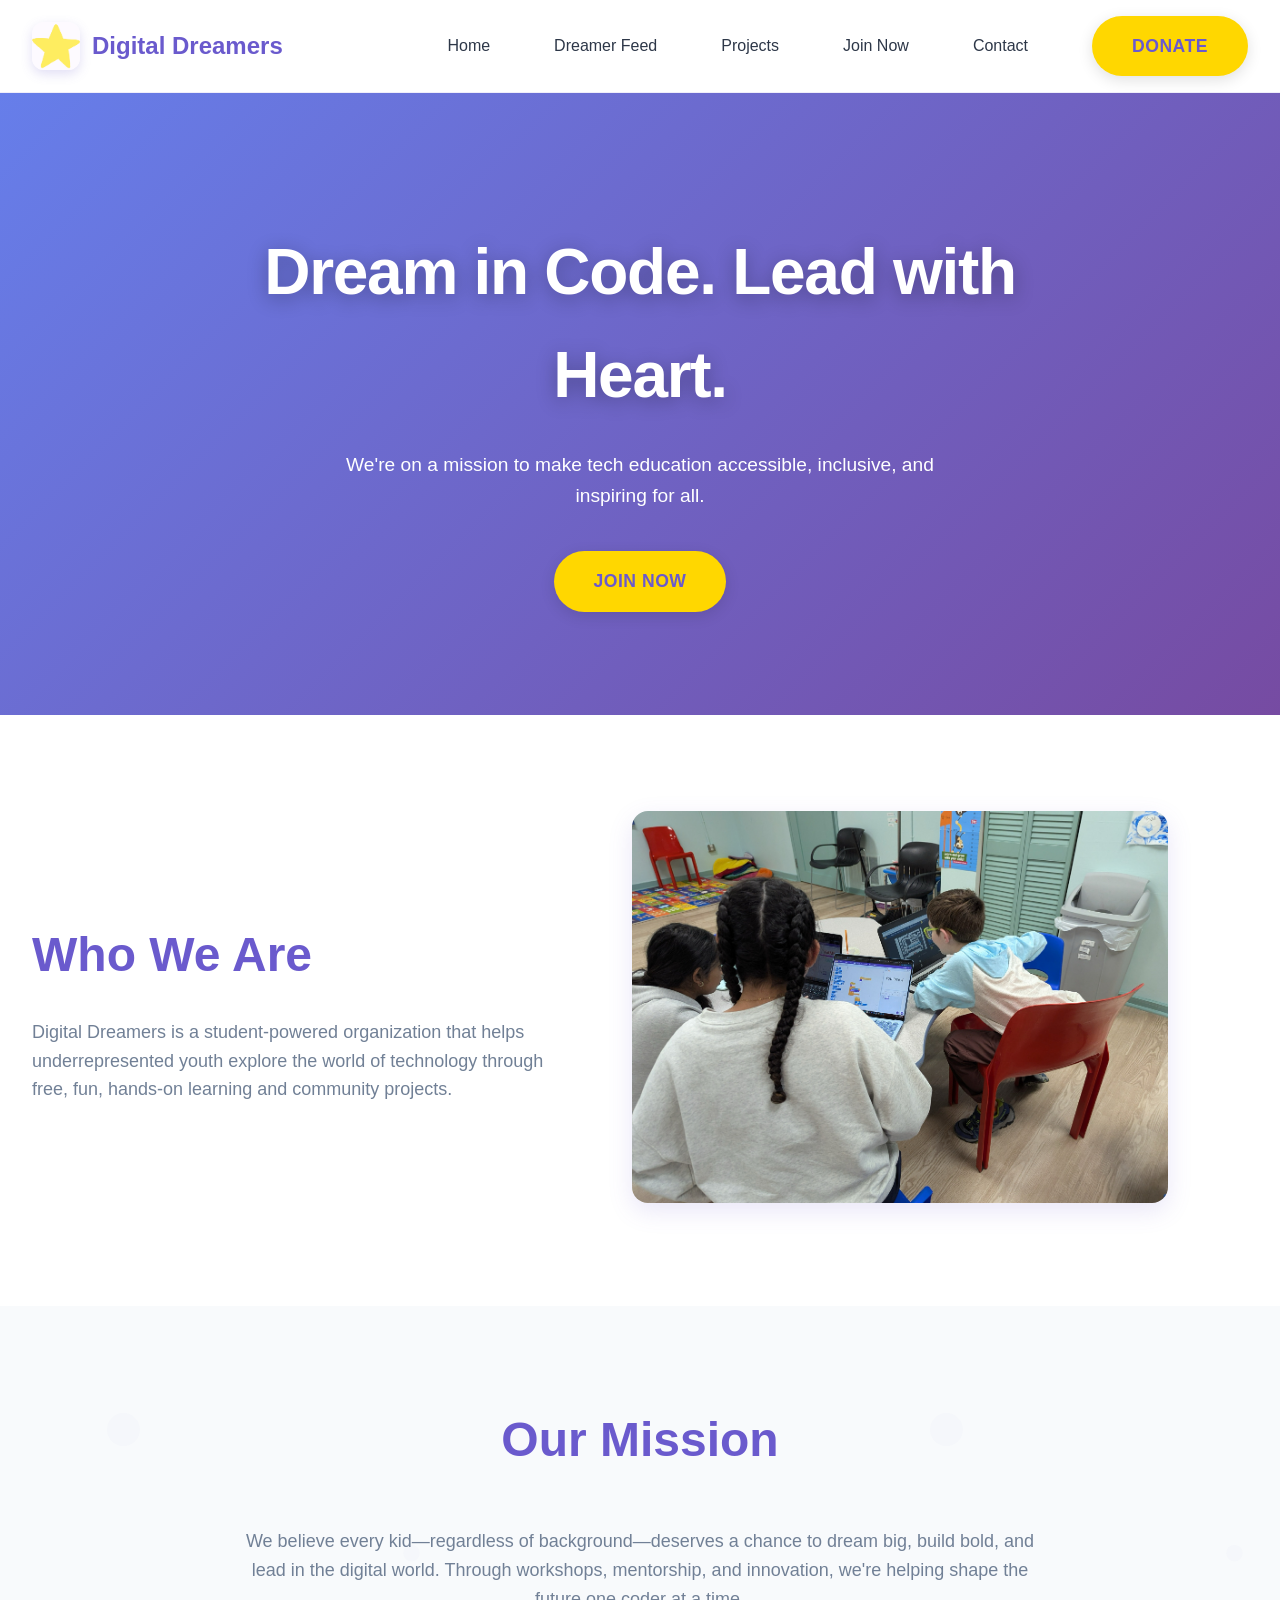
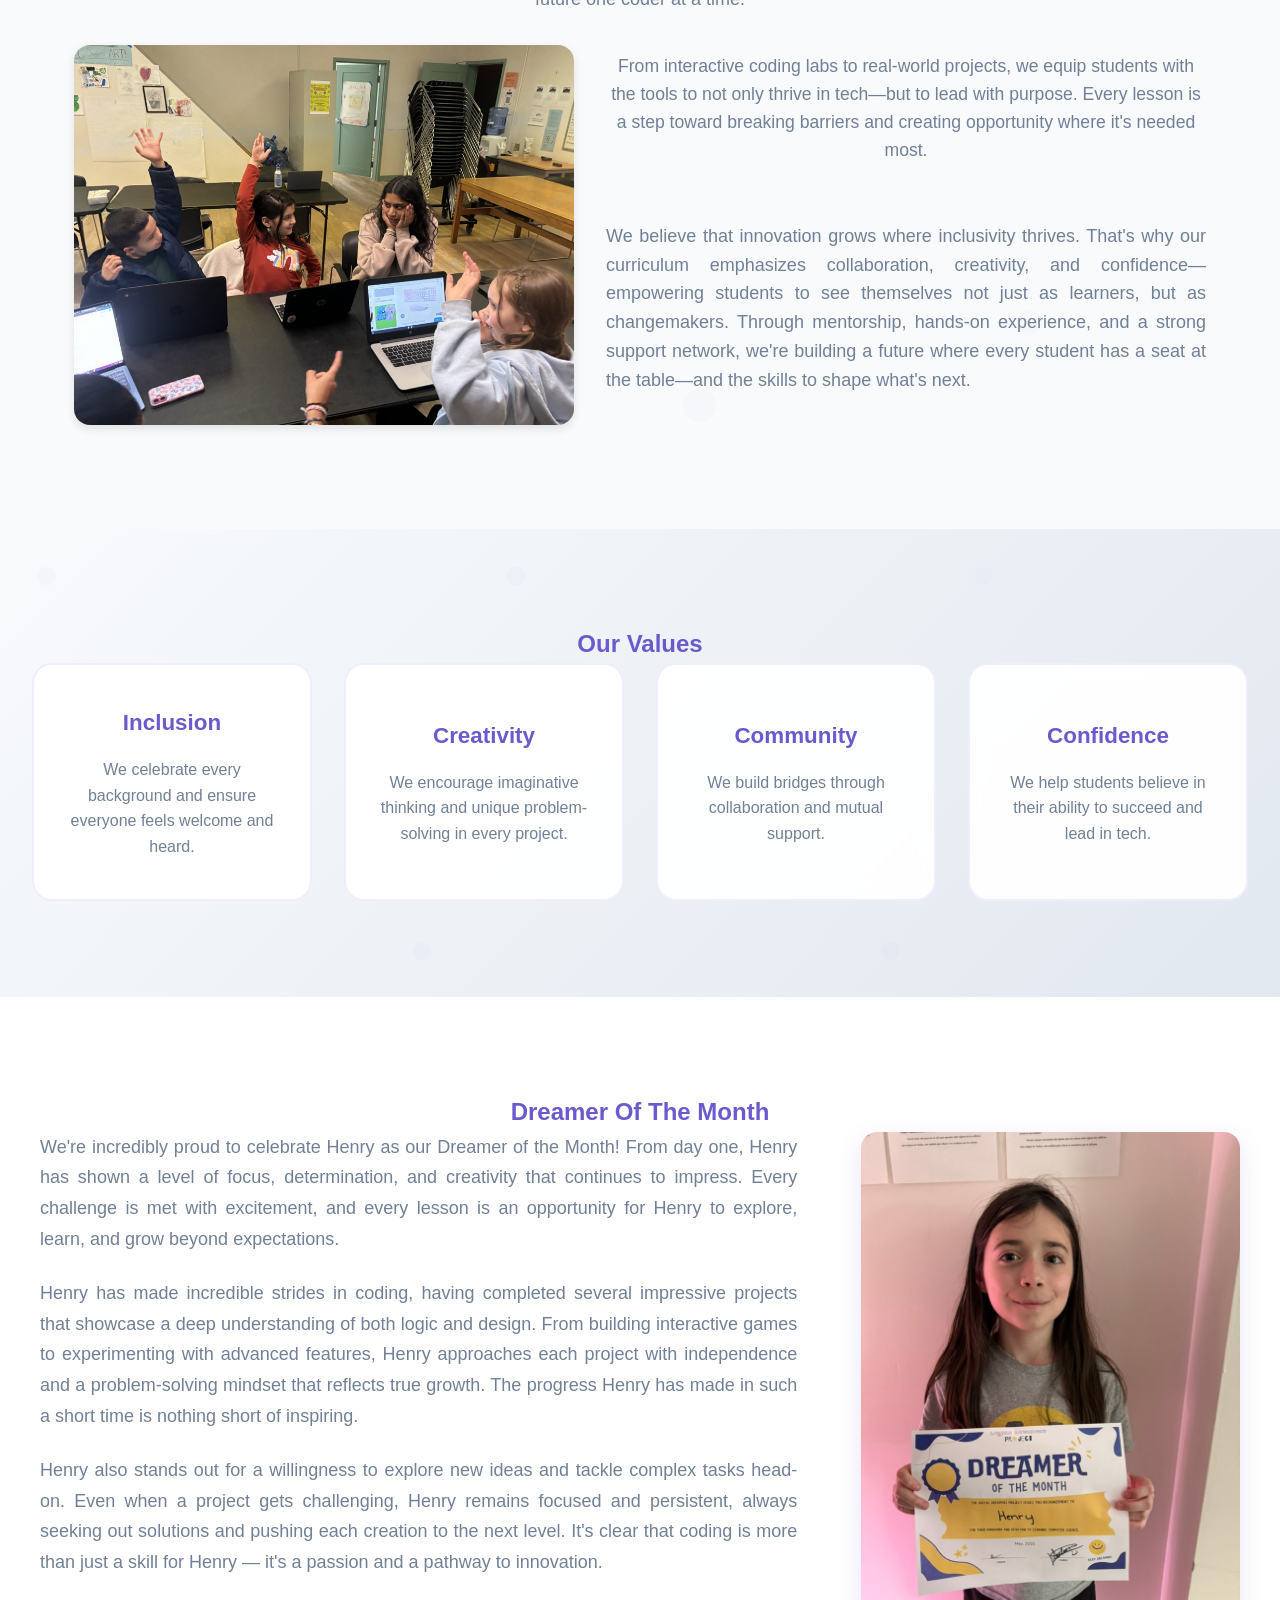
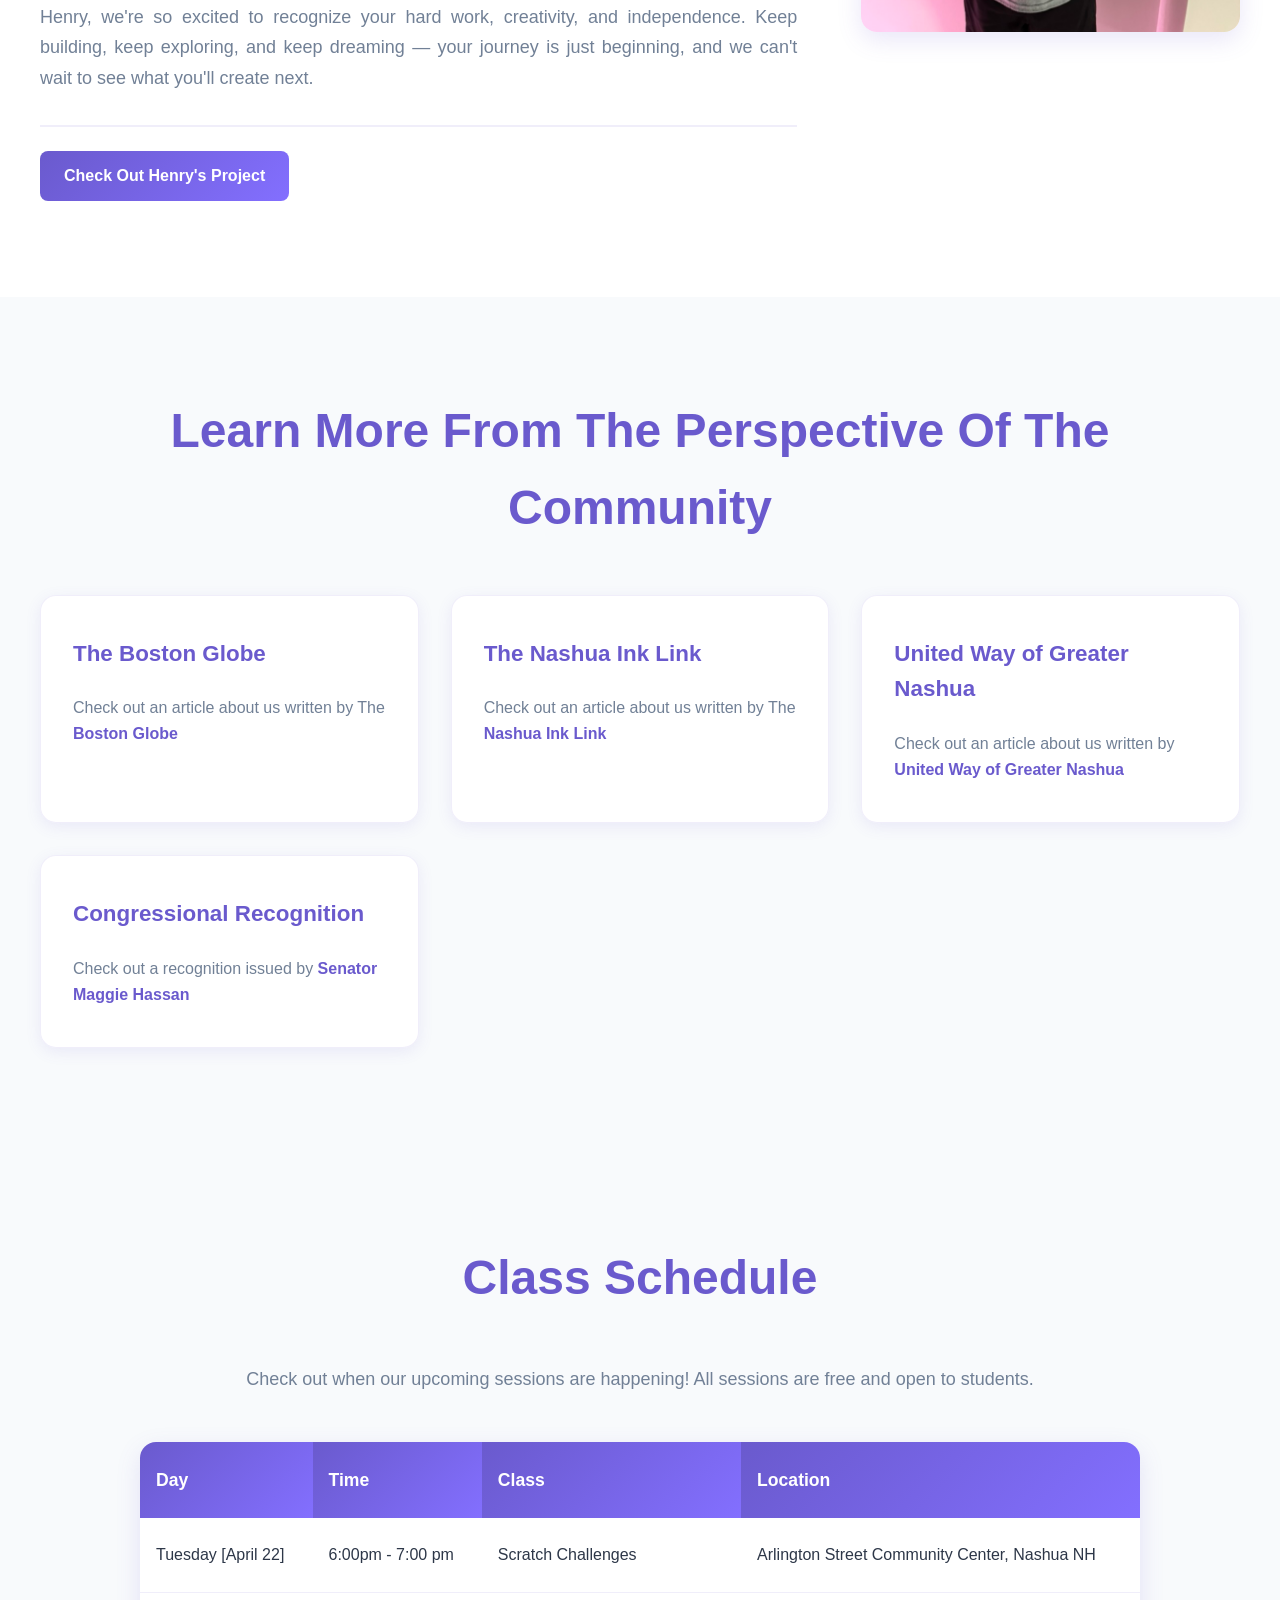
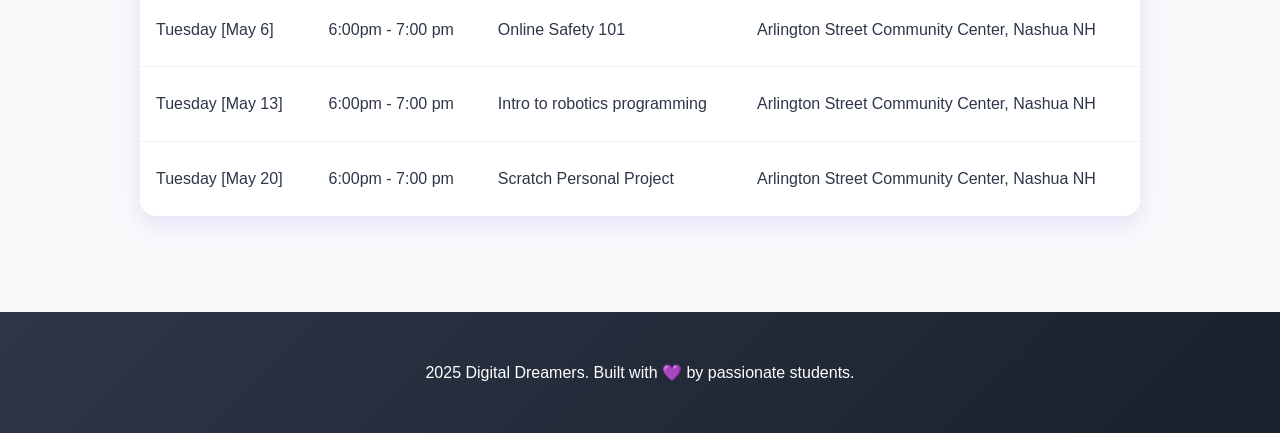
==== index.html @ 6ad39b88 "updated projects" ====
<!DOCTYPE html>
<html lang="en">
<head>
  <meta charset="UTF-8" />
  <meta name="viewport" content="width=device-width, initial-scale=1.0"/>
  <title>Digital Dreamers</title>
  <link rel="stylesheet" href="styles.css">
</head>
<body>
  <header>
    <div class="logo-container">
      <img src="images/DDP-star-logo.png" alt="Digital Dreamers Logo" class="logo-img">
      <div class="logo">Digital Dreamers</div>
    </div>
  
    <div class="hamburger" id="hamburger">
      &#9776;
    </div>
  
    <nav id="nav-menu">
      <a href="index.html">Home</a>
      <a href="blog.html">Dreamer Feed</a>
      <a href="projects.html">Projects</a>
      <a href="join.html">Join Now</a>
      <a href="contact.html">Contact</a>
      <a href="donate.html" class="cta-button" style="margin-left: 1rem;">Donate</a>
    </nav>
  </header>
  
  

  <section class="hero">
    <div class="hero-content">
      <h1>Dream in Code. Lead with Heart.</h1>
      <p>We're on a mission to make tech education accessible, inclusive, and inspiring for all.</p>
      <a href="join.html" class="cta-button"> Join Now</a>
    </div>
  </section>

  <section id="about" class="section light about-container" style="background: #fff; width: 100vw; position: relative; left: 50%; right: 50%; margin-left: -50vw; margin-right: -50vw;">
    <div class="about-text">
      <h2>Who We Are</h2>
      <p>Digital Dreamers is a student-powered organization that helps underrepresented youth explore the world of technology through free, fun, hands-on learning and community projects.</p>
    </div>
    <div class="about-image">
      <img src="images/DDP-Day-Two.jpg" alt="Digital Dreamers Class">
    </div>
  </section>
  

  <section id="mission" class="section lavender">
    <h2>Our Mission</h2>
    <p>We believe every kid—regardless of background—deserves a chance to dream big, build bold, and lead in the digital world. Through workshops, mentorship, and innovation, we're helping shape the future one coder at a time.</p>
    
    <div style="display: flex; flex-wrap: wrap; align-items: center; justify-content: center; gap: 2rem; margin-top: 2rem;">
      <!-- Image on the left -->
      <div style="flex: 1 1 300px; max-width: 500px;">
        <img src="images/DDP-Class.jpg" 
             alt="Empowering youth with tech" 
             style="width: 100%; border-radius: 1rem; box-shadow: 0 4px 10px rgba(0,0,0,0.1);" />
      </div>
  
      <!-- New supporting text on the right -->
      <div style="flex: 1 1 300px; max-width: 600px; text-align: justify;">
        <p style="font-size: 1.1rem;">
          From interactive coding labs to real-world projects, we equip students with the tools to not only thrive in tech—but to lead with purpose. Every lesson is a step toward breaking barriers and creating opportunity where it's needed most.
        </p>
      </br>

      <p style="text-align: justify;">
        We believe that innovation grows where inclusivity thrives. That's why our curriculum emphasizes collaboration, creativity, and confidence—empowering students to see themselves not just as learners, but as changemakers. Through mentorship, hands-on experience, and a strong support network, we're building a future where every student has a seat at the table—and the skills to shape what's next.
      </p>
      </div>
    </div>
  </section>

  <section class="values-section">
    <h2>Our Values</h2>
    <div class="values-container">
      <div class="value-circle">
        <h3>Inclusion</h3>
        <p>We celebrate every background and ensure everyone feels welcome and heard.</p>
      </div>
      <div class="value-circle">
        <h3>Creativity</h3>
        <p>We encourage imaginative thinking and unique problem-solving in every project.</p>
      </div>
      <div class="value-circle">
        <h3>Community</h3>
        <p>We build bridges through collaboration and mutual support.</p>
      </div>
      <div class="value-circle">
        <h3>Confidence</h3>
        <p>We help students believe in their ability to succeed and lead in tech.</p>
      </div>
    </div>
  </section>
  

  <section class="dreamer-section">
    <h2>Dreamer Of The Month</h2>
    <div class="dreamer-content">
      <div class="dreamer-description-container">
        <p class="dreamer-description">
          We're incredibly proud to celebrate Henry as our Dreamer of the Month! From day one, Henry has shown a level of focus, determination, and creativity that continues to impress. Every challenge is met with excitement, and every lesson is an opportunity for Henry to explore, learn, and grow beyond expectations.
        </p>
        
        <p class="dreamer-description">
          Henry has made incredible strides in coding, having completed several impressive projects that showcase a deep understanding of both logic and design. From building interactive games to experimenting with advanced features, Henry approaches each project with independence and a problem-solving mindset that reflects true growth. The progress Henry has made in such a short time is nothing short of inspiring.
        </p>
        
        <p class="dreamer-description">
          Henry also stands out for a willingness to explore new ideas and tackle complex tasks head-on. Even when a project gets challenging, Henry remains focused and persistent, always seeking out solutions and pushing each creation to the next level. It's clear that coding is more than just a skill for Henry — it's a passion and a pathway to innovation.
        </p>
        
        <p class="dreamer-description">
          Henry, we're so excited to recognize your hard work, creativity, and independence. Keep building, keep exploring, and keep dreaming — your journey is just beginning, and we can't wait to see what you'll create next.
        </p>
      

        <div class="card-content">
          <a href="https://scratch.mit.edu/projects/1183499224" target="_blank"> Check Out Henry's Project</a>
        </div>
      </div>
  
      <img src="images/henry.jpeg" alt="A child dreamer" class="dreamer-image" />
    </div>
  </section>
  
  

  <section id="contact" class="section light">
    <h2>Learn More From The Perspective Of The Community</h2>
    <div class="article-boxes">
      <div class="article-card">
        <div class="article-card-title">The Boston Globe</div>
        <p>
          Check out an article about us written by The
          <a href="https://www.bostonglobe.com/2025/03/11/metro/new-hampshire-teenagers-free-coding-class-digital-dreamers/" target="_blank">Boston Globe</a>
        </p>
      </div>
      <div class="article-card">
        <div class="article-card-title">The Nashua Ink Link</div>
        <p>
          Check out an article about us written by The
          <a href="https://nashua.inklink.news/digital-dreamers-nashua-south-students-start-free-computer-science-program-for-local-youth/" target="_blank">Nashua Ink Link</a>
        </p>
      </div>
      <div class="article-card">
        <div class="article-card-title">United Way of Greater Nashua</div>
        <p>
          Check out an article about us written by
          <a href="https://unitedwaynashua.org/featured/digital-dreamers-project/" target="_blank">United Way of Greater Nashua</a>
        </p>
      </div>
      <div class="article-card">
        <div class="article-card-title">Congressional Recognition</div>
        <p>
          Check out a recognition issued by
          <a href="https://www.hassan.senate.gov/news/press-releases/senator-hassan-recognizes-meenakshi-dwaraka-and-salome-castillo-valencia-of-nashua-as-aprils-granite-staters-of-the-month" target="_blank">Senator Maggie Hassan</a>
        </p>
      </div>
    </div>
  </section>

  <section id="schedule" class="section light">
    <h2>Class Schedule</h2>
    <p>Check out when our upcoming sessions are happening! All sessions are free and open to students.</p>
    <div class="schedule-table">
      <table>
        <thead>
          <tr>
            <th>Day</th>
            <th>Time</th>
            <th>Class</th>
            <th>Location</th>
          </tr>
        </thead>
        <tbody>
          <tr>
            <td>Tuesday [April 22]</td>
            <td>6:00pm - 7:00 pm</td>
            <td>Scratch Challenges</td>
            <td>Arlington Street Community Center, Nashua NH</td>
          </tr>
          <tr>
            <td>Tuesday [May 6] </td>
            <td>6:00pm - 7:00 pm</td>
            <td>Online Safety 101</td>
            <td>Arlington Street Community Center, Nashua NH</td>
          </tr>
          <tr>
            <td>Tuesday [May 13]</td>
            <td>6:00pm - 7:00 pm</td>
            <td>Intro to robotics programming</td>
            <td>Arlington Street Community Center, Nashua NH</td>
          </tr>
          <tr>
            <td>Tuesday [May 20]</td>
            <td>6:00pm - 7:00 pm</td>
            <td> Scratch Personal Project</td>
            <td>Arlington Street Community Center, Nashua NH</td>
          </tr>
        </tbody>
      </table>
    </div>
  </section>
  
  
  

  <footer>
    2025 Digital Dreamers. Built with 💜 by passionate students.
  </footer>
  <script>
    const hamburger = document.getElementById('hamburger');
    const navMenu = document.getElementById('nav-menu');
  
    hamburger.addEventListener('click', () => {
      navMenu.classList.toggle('active');
    });
  </script>
  
</body>
</html>
---- styles.css ----
/* Enhanced Professional Styles for Digital Dreamers */

/* Custom Properties for Consistent Design */
:root {
  --primary-purple: #6a5acd;
  --secondary-purple: #836fff;
  --dark-purple: #4b0082;
  --light-purple: #f3e8ff;
  --accent-gold: #ffd700;
  --text-dark: #2d3748;
  --text-light: #718096;
  --white: #ffffff;
  --light-bg: #f8fafc;
  --card-bg: rgba(255, 255, 255, 0.95);
  --shadow-light: 0 4px 15px rgba(106, 90, 205, 0.1);
  --shadow-medium: 0 8px 25px rgba(106, 90, 205, 0.15);
  --shadow-heavy: 0 12px 35px rgba(106, 90, 205, 0.2);
  --border-radius: 1rem;
  --transition: all 0.3s cubic-bezier(0.4, 0, 0.2, 1);
}

/* Base Styles */
* {
  margin: 0;
  padding: 0;
  box-sizing: border-box;
}

body {
  font-family: 'Inter', 'Segoe UI', -apple-system, BlinkMacSystemFont, sans-serif;
  background: #fff;
  color: var(--text-dark);
  line-height: 1.6;
  scroll-behavior: smooth;
}

header {
  position: sticky;
  top: 0;
  z-index: 1000;
  background: #fff;
  backdrop-filter: blur(20px);
  border-bottom: 1px solid rgba(106, 90, 205, 0.1);
  padding: 1rem 2rem;
  transition: var(--transition);
  display: flex;
  justify-content: space-between;
  align-items: center;
}

.logo-container {
  display: flex;
  align-items: center;
  gap: 0.75rem;
}

.logo-img {
  height: 48px;
  width: 48px;
  object-fit: cover;
  border-radius: 12px;
  box-shadow: 0 4px 12px rgba(106, 90, 205, 0.2);
  transition: var(--transition);
}

.logo {
  font-size: 1.5rem;
  font-weight: 700;
  color: var(--primary-purple);
}

nav {
  display: flex;
  gap: 2rem;
  align-items: center;
}

nav a {
  position: relative;
  text-decoration: none;
  color: var(--text-dark);
  font-weight: 500;
  padding: 0.5rem 1rem;
  border-radius: 8px;
  transition: var(--transition);
  overflow: hidden;
}

nav a:hover {
  color: var(--primary-purple);
  background: rgba(106, 90, 205, 0.05);
  transform: translateY(-2px);
}

.cta-button {
  display: inline-block;
  background: var(--accent-gold);
  color: var(--primary-purple);
  padding: 1rem 2.5rem;
  border-radius: 50px;
  font-weight: bold;
  font-size: 1.1rem;
  text-decoration: none;
  text-transform: uppercase;
  letter-spacing: 0.5px;
  box-shadow: 0 4px 15px rgba(0, 0, 0, 0.12);
  transition: var(--transition);
  position: relative;
  overflow: hidden;
}

.cta-button:hover {
  background: #ffe066;
  color: var(--dark-purple);
  transform: translateY(-3px) scale(1.05);
  box-shadow: 0 8px 25px rgba(255, 215, 0, 0.18);
}

.hero {
  background: linear-gradient(135deg, #667eea 0%, #764ba2 100%);
  color: white;
  text-align: center;
  padding: 8rem 2rem 6rem;
  position: relative;
  overflow: hidden;
}

.hero-content {
  position: relative;
  max-width: 800px;
  margin: 0 auto;
  z-index: 2;
}

.hero h1 {
  font-size: clamp(2.5rem, 5vw, 4rem);
  font-weight: 800;
  color: white;
  margin-bottom: 1.5rem;
  text-shadow: 0 4px 20px rgba(0, 0, 0, 0.3);
  letter-spacing: -0.02em;
}

.hero p {
  font-size: 1.2rem;
  color: #fff;
  opacity: 0.95;
  max-width: 600px;
  margin: 0 auto 2.5rem;
}

.section {
  padding: 6rem 2rem;
  position: relative;
}

.section h2 {
  font-size: clamp(2rem, 4vw, 3rem);
  font-weight: 700;
  color: var(--primary-purple);
  margin-bottom: 3rem;
  text-align: center;
}

.section p {
  font-size: 1.125rem;
  color: var(--text-light);
  max-width: 800px;
  margin: 0 auto 2rem auto;
  text-align: center;
}

/* Enhanced About Section */
.about-container {
  display: grid;
  grid-template-columns: 1fr 1fr;
  gap: 4rem;
  align-items: center;
  max-width: 1200px;
  margin: 0 auto;
}

.about-text {
  text-align: left;
}

.about-text h2 {
  text-align: left;
  margin-bottom: 1.5rem;
}

.about-text p {
  text-align: left;
  margin: 0;
  font-size: 1.125rem;
}

.about-image {
  position: relative;
}

.about-image img {
  width: 100%;
  height: auto;
  border-radius: var(--border-radius);
  box-shadow: var(--shadow-medium);
  transition: var(--transition);
}

.about-image::before {
  content: '';
  position: absolute;
  top: 20px;
  left: 20px;
  right: -20px;
  bottom: -20px;
  background: linear-gradient(135deg, var(--primary-purple), var(--secondary-purple));
  border-radius: var(--border-radius);
  z-index: -1;
  opacity: 0.2;
  transition: var(--transition);
}

.about-image:hover::before {
  transform: translate(-10px, -10px);
  opacity: 0.3;
}

.about-image:hover img {
  transform: translate(-10px, -10px);
}

/* Enhanced Mission Section */
#mission {
  background: var(--light-bg);
  position: relative;
}

#mission .section-content {
  display: flex;
  flex-wrap: wrap;
  align-items: center;
  justify-content: center;
  gap: 3rem;
  margin-top: 3rem;
  max-width: 1200px;
  margin-left: auto;
  margin-right: auto;
}

#mission .mission-image {
  flex: 1 1 400px;
  max-width: 500px;
}

#mission .mission-image img {
  width: 100%;
  height: 300px;
  object-fit: cover;
  border-radius: var(--border-radius);
  box-shadow: var(--shadow-medium);
  transition: var(--transition);
}

#mission .mission-image img:hover {
  transform: scale(1.02);
  box-shadow: var(--shadow-heavy);
}

#mission .mission-text {
  flex: 1 1 400px;
  max-width: 600px;
}

#mission .mission-text p {
  font-size: 1.1rem;
  text-align: justify;
  margin-bottom: 1.5rem;
  color: var(--text-light);
}

/* Enhanced Values Section */
.values-section {
  text-align: center;
  background: linear-gradient(135deg, var(--light-bg) 0%, #e2e8f0 100%);
  position: relative;
  padding: 6rem 2rem;
  color:#6a5acd;
}

.values-section::before {
  content: '';
  position: absolute;
  top: 0;
  left: 0;
  right: 0;
  bottom: 0;
  background: url('data:image/svg+xml,<svg xmlns="http://www.w3.org/2000/svg" viewBox="0 0 100 100"><circle cx="10" cy="10" r="2" fill="%236a5acd" opacity="0.05"/><circle cx="90" cy="90" r="2" fill="%236a5acd" opacity="0.05"/><circle cx="30" cy="70" r="1" fill="%236a5acd" opacity="0.05"/></svg>');
  opacity: 0.5;
}

.values-section h2 {
  position: relative;
  z-index: 2;
}

.values-container {
  position: relative;
  z-index: 2;
  display: grid;
  grid-template-columns: repeat(auto-fit, minmax(280px, 1fr));
  gap: 2rem;
  max-width: 1400px;
  margin: 0 auto;
}

.value-circle {
  background: var(--card-bg);
  backdrop-filter: blur(10px);
  border: 2px solid rgba(106, 90, 205, 0.1);
  border-radius: 20px;
  padding: 2.5rem 2rem;
  text-align: center;
  transition: var(--transition);
  position: relative;
  overflow: hidden;
  min-height: 200px;
  display: flex;
  flex-direction: column;
  justify-content: center;
}

.value-circle::before {
  content: '';
  position: absolute;
  top: 0;
  left: 0;
  right: 0;
  height: 4px;
  background: linear-gradient(90deg, var(--primary-purple), var(--secondary-purple));
  transform: scaleX(0);
  transition: transform 0.3s;
}

.value-circle:hover::before {
  transform: scaleX(1);
}

.value-circle:hover {
  transform: translateY(-10px);
  box-shadow: var(--shadow-heavy);
  border-color: var(--primary-purple);
  background: var(--white);
}

.value-circle h3 {
  font-size: 1.4rem;
  font-weight: 700;
  color: var(--primary-purple);
  margin-bottom: 1rem;
}

.value-circle p {
  font-size: 1rem;
  color: var(--text-light);
  margin: 0;
  text-align: center;
  line-height: 1.6;
}

/* Enhanced Dreamer Section */
.dreamer-section {
  text-align: center;
  background: var(--white);
  position: relative;
  padding: 6rem 2rem;
  color:#6a5acd;
}

.dreamer-content {
  display: grid;
  grid-template-columns: 2fr 1fr;
  gap: 4rem;
  align-items: start;
  max-width: 1200px;
  margin: 0 auto;
}

.dreamer-description-container {
  text-align: left;
}

.dreamer-description {
  font-size: 1.125rem;
  color: var(--text-light);
  margin-bottom: 1.5rem;
  text-align: justify;
  line-height: 1.7;
}

.dreamer-image {
  width: 100%;
  height: 500px;
  object-fit: cover;
  border-radius: var(--border-radius);
  box-shadow: var(--shadow-medium);
  transition: var(--transition);
}

.dreamer-image:hover {
  transform: scale(1.02);
  box-shadow: var(--shadow-heavy);
}

.card-content {
  margin-top: 2rem;
  padding-top: 1.5rem;
  border-top: 2px solid rgba(106, 90, 205, 0.1);
}

.card-content a {
  display: inline-block;
  background: linear-gradient(135deg, var(--primary-purple), var(--secondary-purple));
  color: white;
  padding: 0.75rem 1.5rem;
  border-radius: 8px;
  text-decoration: none;
  font-weight: 600;
  transition: var(--transition);
}

.card-content a:hover {
  transform: translateY(-2px);
  box-shadow: var(--shadow-medium);
}

/* Enhanced Article Cards */
.article-boxes {
  display: grid;
  grid-template-columns: repeat(auto-fit, minmax(300px, 1fr));
  gap: 2rem;
  max-width: 1200px;
  margin: 3rem auto 0;
}

.article-card {
  background: var(--card-bg);
  backdrop-filter: blur(10px);
  border-radius: var(--border-radius);
  padding: 2.5rem 2rem;
  box-shadow: var(--shadow-light);
  transition: var(--transition);
  position: relative;
  overflow: hidden;
  border: 1px solid rgba(106, 90, 205, 0.1);
}

.article-card::before {
  content: '';
  position: absolute;
  top: 0;
  left: 0;
  right: 0;
  height: 4px;
  background: linear-gradient(90deg, var(--primary-purple), var(--secondary-purple));
  transform: scaleX(0);
  transition: transform 0.3s;
}

.article-card:hover::before {
  transform: scaleX(1);
}

.article-card:hover {
  transform: translateY(-8px);
  box-shadow: var(--shadow-heavy);
  background: var(--white);
}

.article-card-title {
  font-size: 1.4rem;
  font-weight: 700;
  color: var(--primary-purple);
  margin-bottom: 1.5rem;
}

.article-card p {
  font-size: 1rem;
  color: var(--text-light);
  margin: 0;
  text-align: left;
  line-height: 1.6;
}

.article-card a {
  color: var(--primary-purple);
  font-weight: 600;
  text-decoration: none;
  transition: var(--transition);
  border-bottom: 2px solid transparent;
}

.article-card a:hover {
  color: var(--secondary-purple);
  border-bottom-color: var(--secondary-purple);
}

/* Enhanced Schedule Table */
.schedule-table {
  max-width: 1000px;
  margin: 3rem auto 0;
  border-radius: var(--border-radius);
  overflow: hidden;
  box-shadow: var(--shadow-medium);
  background: var(--white);
}

.schedule-table table {
  width: 100%;
  border-collapse: collapse;
}

.schedule-table th {
  background: linear-gradient(135deg, var(--primary-purple), var(--secondary-purple));
  color: white;
  padding: 1.5rem 1rem;
  font-weight: 700;
  text-align: left;
  font-size: 1.1rem;
}

.schedule-table td {
  padding: 1.5rem 1rem;
  border-bottom: 1px solid rgba(106, 90, 205, 0.1);
  transition: var(--transition);
  font-size: 1rem;
}

.schedule-table tr:hover td {
  background: rgba(106, 90, 205, 0.05);
}

.schedule-table tr:last-child td {
  border-bottom: none;
}

/* Enhanced Footer */
footer {
  background: linear-gradient(135deg, var(--text-dark), #1a202c);
  color: white;
  text-align: center;
  padding: 3rem 2rem;
  font-size: 1rem;
}

/* Enhanced Animations */
@keyframes fadeInUp {
  from {
    opacity: 0;
    transform: translateY(30px);
  }
  to {
    opacity: 1;
    transform: translateY(0);
  }
}

@keyframes pulse {
  0%, 100% { opacity: 1; }
  50% { opacity: 0.8; }
}

.hero-content > * {
  animation: fadeInUp 0.8s ease-out both;
}

.hero-content h1 { animation-delay: 0.2s; }
.hero-content p { animation-delay: 0.4s; }
.hero-content .cta-button { animation-delay: 0.6s; }

/* Mobile Responsiveness */
.hamburger {
  display: none;
  font-size: 1.5rem;
  background: none;
  border: none;
  color: var(--primary-purple);
  cursor: pointer;
  padding: 0.5rem;
  border-radius: 8px;
  transition: var(--transition);
}

.hamburger:hover {
  background: rgba(106, 90, 205, 0.1);
}

@media (max-width: 768px) {
  .hamburger {
    display: block;
  }

  nav {
    display: none;
    position: absolute;
    top: 100%;
    left: 0;
    right: 0;
    background: rgba(255, 255, 255, 0.95);
    backdrop-filter: blur(20px);
    flex-direction: column;
    padding: 1rem;
    border-top: 1px solid rgba(106, 90, 205, 0.1);
    box-shadow: var(--shadow-light);
  }

  nav.active {
    display: flex;
  }

  nav a {
    padding: 1rem;
    border-radius: 8px;
    margin: 0;
  }

  .about-container {
    grid-template-columns: 1fr;
    gap: 3rem;
    text-align: center;
  }

  .about-text {
    text-align: center;
  }

  .about-text h2 {
    text-align: center;
  }

  .about-text p {
    text-align: center;
  }

  .dreamer-content {
    grid-template-columns: 1fr;
    gap: 3rem;
    text-align: center;
  }

  .dreamer-description-container {
    text-align: center;
  }

  .dreamer-description {
    text-align: center;
  }

  .dreamer-image {
    height: 400px;
  }

  .values-container {
    grid-template-columns: 1fr;
    gap: 1.5rem;
  }

  #mission .section-content {
    flex-direction: column;
    gap: 2rem;
  }

  #mission .mission-text p {
    text-align: center;
  }

  .section {
    padding: 4rem 1rem;
  }

  .hero {
    padding: 6rem 1rem 4rem;
  }
}

@media (max-width: 480px) {
  .article-boxes {
    grid-template-columns: 1fr;
  }

  .schedule-table {
    font-size: 0.9rem;
  }

  .schedule-table th,
  .schedule-table td {
    padding: 1rem 0.5rem;
  }

  .value-circle {
    padding: 2rem 1.5rem;
    min-height: 180px;
  }

  .article-card {
    padding: 2rem 1.5rem;
  }
}

/* Additional Professional Touches */
.section-wrapper {
  max-width: 1200px;
  margin: 0 auto;
  padding: 0 2rem;
}

/* Smooth scroll offset for sticky header */
html {
  scroll-padding-top: 80px;
}

/* Focus states for accessibility */
a:focus,
button:focus {
  outline: 2px solid var(--primary-purple);
  outline-offset: 2px;
}

/* Loading states */
.loading {
  animation: pulse 2s infinite;
}

/* Light section backgrounds */
.section.light {
  background: var(--light-bg);
}

/* Ensure proper spacing for inline elements */
.section p + .article-boxes,
.section p + .schedule-table {
  margin-top: 3rem;
}

/* Enhanced Blog Styles */
.blog-container {
  max-width: 1200px;
  margin: 0 auto;
  padding: 4rem 2rem;
  display: grid;
  grid-template-columns: repeat(auto-fit, minmax(350px, 1fr));
  gap: 2.5rem;
}

.blog-card {
  background: var(--card-bg);
  backdrop-filter: blur(10px);
  border-radius: var(--border-radius);
  padding: 2.5rem 2rem;
  box-shadow: var(--shadow-light);
  transition: var(--transition);
  position: relative;
  overflow: hidden;
  border: 1px solid rgba(106, 90, 205, 0.1);
  cursor: pointer;
  min-height: 280px;
  display: flex;
  flex-direction: column;
  justify-content: space-between;
}

.blog-card::before {
  content: '';
  position: absolute;
  top: 0;
  left: 0;
  right: 0;
  height: 4px;
  background: linear-gradient(90deg, var(--primary-purple), var(--secondary-purple));
  transform: scaleX(0);
  transition: transform 0.3s;
}

.blog-card:hover::before {
  transform: scaleX(1);
}

.blog-card:hover {
  transform: translateY(-8px);
  box-shadow: var(--shadow-heavy);
  background: var(--white);
  border-color: var(--primary-purple);
}

.blog-card-title {
  font-size: 1.5rem;
  font-weight: 700;
  color: var(--primary-purple);
  margin-bottom: 1rem;
  line-height: 1.3;
  transition: var(--transition);
}

.blog-card:hover .blog-card-title {
  color: var(--secondary-purple);
}

.blog-card-author {
  font-size: 0.95rem;
  color: var(--text-light);
  font-weight: 600;
  margin-bottom: 1.5rem;
  padding-bottom: 1rem;
  border-bottom: 2px solid rgba(106, 90, 205, 0.1);
  position: relative;
}

.blog-card-author::before {
  content: '✍️';
  margin-right: 0.5rem;
}

.blog-card-excerpt {
  font-size: 1rem;
  color: var(--text-light);
  line-height: 1.6;
  flex-grow: 1;
  display: -webkit-box;
  -webkit-line-clamp: 4;
  -webkit-box-orient: vertical;
  overflow: hidden;
}

/* Blog Modal Styles */
.blog-modal {
  display: none;
  position: fixed;
  z-index: 2000;
  left: 0;
  top: 0;
  width: 100%;
  height: 100%;
  background: rgba(0, 0, 0, 0.7);
  backdrop-filter: blur(5px);
  animation: fadeIn 0.3s ease-out;
}

.blog-modal.active {
  display: flex;
  align-items: center;
  justify-content: center;
  padding: 2rem;
}

.blog-modal-content {
  background: var(--white);
  border-radius: var(--border-radius);
  padding: 3rem;
  max-width: 900px;
  max-height: 90vh;
  overflow-y: auto;
  position: relative;
  box-shadow: var(--shadow-heavy);
  animation: slideUp 0.4s ease-out;
  border: 1px solid rgba(106, 90, 205, 0.1);
}

.blog-modal-close {
  position: absolute;
  top: 1.5rem;
  right: 1.5rem;
  background: none;
  border: none;
  font-size: 2rem;
  color: var(--text-light);
  cursor: pointer;
  width: 40px;
  height: 40px;
  display: flex;
  align-items: center;
  justify-content: center;
  border-radius: 50%;
  transition: var(--transition);
}

.blog-modal-close:hover {
  background: rgba(106, 90, 205, 0.1);
  color: var(--primary-purple);
  transform: scale(1.1);
}

.modal-title {
  font-size: 2.5rem;
  font-weight: 800;
  background: linear-gradient(135deg, var(--primary-purple), var(--secondary-purple));
  -webkit-background-clip: text;
  -webkit-text-fill-color: transparent;
  background-clip: text;
  margin-bottom: 2rem;
  line-height: 1.2;
  padding-right: 3rem;
}

#modal-content {
  font-size: 1.125rem;
  line-height: 1.7;
  color: var(--text-dark);
}

#modal-content p {
  margin-bottom: 1.5rem;
  text-align: justify;
  color: var(--text-light);
}

#modal-content p:last-child {
  margin-bottom: 0;
  font-style: italic;
  color: var(--primary-purple);
  font-weight: 600;
  text-align: center;
  margin-top: 2rem;
  padding-top: 2rem;
  border-top: 2px solid rgba(106, 90, 205, 0.1);
}

#modal-content strong {
  color: var(--primary-purple);
  font-weight: 700;
}

#modal-content em {
  color: var(--secondary-purple);
  font-style: italic;
}

/* Custom scrollbar for modal */
.blog-modal-content::-webkit-scrollbar {
  width: 8px;
}

.blog-modal-content::-webkit-scrollbar-track {
  background: rgba(106, 90, 205, 0.1);
  border-radius: 4px;
}

.blog-modal-content::-webkit-scrollbar-thumb {
  background: linear-gradient(135deg, var(--primary-purple), var(--secondary-purple));
  border-radius: 4px;
}

.blog-modal-content::-webkit-scrollbar-thumb:hover {
  background: var(--dark-purple);
}

/* Blog page specific animations */
@keyframes fadeIn {
  from { opacity: 0; }
  to { opacity: 1; }
}

@keyframes slideUp {
  from {
    opacity: 0;
    transform: translateY(50px) scale(0.95);
  }
  to {
    opacity: 1;
    transform: translateY(0) scale(1);
  }
}

/* Staggered animation for blog cards */
.blog-card:nth-child(1) { animation: fadeInUp 0.6s ease-out 0.1s both; }
.blog-card:nth-child(2) { animation: fadeInUp 0.6s ease-out 0.2s both; }
.blog-card:nth-child(3) { animation: fadeInUp 0.6s ease-out 0.3s both; }
.blog-card:nth-child(4) { animation: fadeInUp 0.6s ease-out 0.4s both; }
.blog-card:nth-child(5) { animation: fadeInUp 0.6s ease-out 0.5s both; }

/* Blog responsive design */
@media (max-width: 768px) {
  .blog-container {
    grid-template-columns: 1fr;
    padding: 3rem 1rem;
    gap: 2rem;
  }

  .blog-card {
    padding: 2rem 1.5rem;
    min-height: 250px;
  }

  .blog-card-title {
    font-size: 1.3rem;
  }

  .blog-modal-content {
    padding: 2rem 1.5rem;
    margin: 1rem;
    max-height: 85vh;
  }

  .modal-title {
    font-size: 2rem;
    padding-right: 2rem;
  }

  .blog-modal-close {
    top: 1rem;
    right: 1rem;
    font-size: 1.5rem;
    width: 35px;
    height: 35px;
  }

  #modal-content {
    font-size: 1rem;
  }
}

@media (max-width: 480px) {
  .blog-container {
    padding: 2rem 1rem;
  }

  .blog-card {
    padding: 1.5rem;
    min-height: 220px;
  }

  .blog-card-title {
    font-size: 1.2rem;
  }

  .blog-card-excerpt {
    -webkit-line-clamp: 3;
  }

  .blog-modal.active {
    padding: 1rem;
  }

  .blog-modal-content {
    padding: 1.5rem;
    margin: 0.5rem;
  }

  .modal-title {
    font-size: 1.8rem;
    margin-bottom: 1.5rem;
  }

  #modal-content {
    font-size: 0.95rem;
    line-height: 1.6;
  }
}

/* Additional blog enhancements */
.blog-card-meta {
  display: flex;
  align-items: center;
  gap: 1rem;
  margin-top: auto;
  padding-top: 1.5rem;
  font-size: 0.9rem;
  color: var(--text-light);
}

.blog-card-date {
  display: flex;
  align-items: center;
  gap: 0.5rem;
}

.blog-card-date::before {
  content: '📅';
}

.blog-card-readtime {
  display: flex;
  align-items: center;
  gap: 0.5rem;
}

.blog-card-readtime::before {
  content: '⏱️';
}

/* Blog section headers */
.blog-section-header {
  text-align: center;
  padding: 4rem 2rem 2rem;
  background: linear-gradient(135deg, var(--light-bg) 0%, #e2e8f0 100%);
}

.blog-section-header h1 {
  font-size: clamp(2.5rem, 5vw, 4rem);
  font-weight: 800;
  background: linear-gradient(135deg, var(--primary-purple), var(--secondary-purple));
  -webkit-background-clip: text;
  -webkit-text-fill-color: transparent;
  background-clip: text;
  margin-bottom: 1rem;
}

.blog-section-header p {
  font-size: 1.2rem;
  color: var(--text-light);
  max-width: 600px;
  margin: 0 auto;
}

/* Enhanced Projects Page Styles */
.projects-hero {
  background: linear-gradient(135deg, #667eea 0%, #764ba2 100%);
  position: relative;
  overflow: hidden;
  padding: 6rem 2rem 4rem;
  text-align: center;
}

.projects-hero::before {
  content: '';
  position: absolute;
  top: 0;
  left: 0;
  right: 0;
  bottom: 0;
  background: url('data:image/svg+xml,<svg xmlns="http://www.w3.org/2000/svg" viewBox="0 0 100 100"><defs><pattern id="project-grain" width="100" height="100" patternUnits="userSpaceOnUse"><circle cx="20" cy="20" r="1" fill="%23ffffff" opacity="0.1"/><circle cx="80" cy="80" r="1" fill="%23ffffff" opacity="0.1"/><circle cx="40" cy="60" r="1" fill="%23ffffff" opacity="0.1"/></pattern></defs><rect width="100" height="100" fill="url(%23project-grain)"/></svg>');
  opacity: 0.3;
}

.projects-hero-content {
  position: relative;
  max-width: 800px;
  margin: 0 auto;
  z-index: 2;
}

.projects-hero h1 {
  font-size: clamp(2.5rem, 5vw, 4rem);
  font-weight: 800;
  color: white;
  margin-bottom: 1.5rem;
  text-shadow: 0 4px 20px rgba(0, 0, 0, 0.3);
  letter-spacing: -0.02em;
}

.projects-hero p {
  font-size: 1.25rem;
  color: rgba(255, 255, 255, 0.9);
  margin-bottom: 2rem;
  max-width: 600px;
  margin-left: auto;
  margin-right: auto;
}

/* Project Grid Layout */
.project-grid {
  display: grid;
  grid-template-columns: repeat(auto-fit, minmax(350px, 1fr));
  gap: 2.5rem;
  max-width: 1400px;
  margin: 0 auto;
  padding: 0 2rem;
}

/* Enhanced Project Cards */
.project-card {
  background: var(--card-bg);
  backdrop-filter: blur(10px);
  border-radius: var(--border-radius);
  overflow: hidden;
  box-shadow: var(--shadow-light);
  transition: var(--transition);
  position: relative;
  border: 1px solid rgba(106, 90, 205, 0.1);
  cursor: pointer;
  min-height: 400px;
  display: flex;
  flex-direction: column;
}

.project-card::before {
  content: '';
  position: absolute;
  top: 0;
  left: 0;
  right: 0;
  height: 4px;
  background: linear-gradient(90deg, var(--primary-purple), var(--secondary-purple));
  transform: scaleX(0);
  transition: transform 0.3s;
  z-index: 2;
}

.project-card:hover::before {
  transform: scaleX(1);
}

.project-card:hover {
  transform: translateY(-10px);
  box-shadow: var(--shadow-heavy);
  background: var(--white);
  border-color: var(--primary-purple);
}

/* Project Card Images */
.project-card img {
  width: 100%;
  height: 200px;
  object-fit: cover;
  transition: var(--transition);
  border-bottom: 1px solid rgba(106, 90, 205, 0.1);
}

.project-card:hover img {
  transform: scale(1.05);
}

/* Project Card Content */
.project-card .card-content {
  padding: 2rem;
  flex-grow: 1;
  display: flex;
  flex-direction: column;
  justify-content: space-between;
}

.project-card h3 {
  font-size: 1.5rem;
  font-weight: 700;
  color: var(--primary-purple);
  margin-bottom: 1rem;
  line-height: 1.3;
  transition: var(--transition);
}

.project-card:hover h3 {
  color: var(--secondary-purple);
}

.project-card p {
  font-size: 1rem;
  color: var(--text-light);
  line-height: 1.6;
  margin-bottom: 1.5rem;
  flex-grow: 1;
  text-align: left;
}

.project-card a {
  display: inline-block;
  background: linear-gradient(135deg, var(--primary-purple), var(--secondary-purple));
  color: white;
  padding: 0.875rem 1.75rem;
  border-radius: 8px;
  text-decoration: none;
  font-weight: 600;
  font-size: 0.95rem;
  text-transform: uppercase;
  letter-spacing: 0.5px;
  transition: var(--transition);
  text-align: center;
  position: relative;
  overflow: hidden;
  align-self: flex-start;
}

.project-card a::before {
  content: '';
  position: absolute;
  top: 0;
  left: -100%;
  width: 100%;
  height: 100%;
  background: linear-gradient(90deg, transparent, rgba(255, 255, 255, 0.2), transparent);
  transition: left 0.6s;
}

.project-card a:hover::before {
  left: 100%;
}

.project-card a:hover {
  transform: translateY(-2px);
  box-shadow: 0 8px 25px rgba(106, 90, 205, 0.3);
  background: linear-gradient(135deg, var(--secondary-purple), var(--dark-purple));
}

/* Lavender section background */
.section.lavender {
  background: linear-gradient(135deg, var(--light-purple) 0%, var(--accent-pink-light) 60%, var(--accent-gold) 100%);
  position: relative;
}

.section.lavender::before {
  content: '';
  position: absolute;
  top: 0;
  left: 0;
  right: 0;
  bottom: 0;
  background: url('data:image/svg+xml,<svg xmlns="http://www.w3.org/2000/svg" viewBox="0 0 100 100"><circle cx="15" cy="15" r="2" fill="%236a5acd" opacity="0.03"/><circle cx="85" cy="85" r="2" fill="%236a5acd" opacity="0.03"/><circle cx="50" cy="30" r="1" fill="%236a5acd" opacity="0.03"/><circle cx="25" cy="75" r="1.5" fill="%236a5acd" opacity="0.03"/></svg>');
  opacity: 0.7;
}

.section.lavender > * {
  position: relative;
  z-index: 2;
}

/* Project Stats or Metrics */
.project-stats {
  display: grid;
  grid-template-columns: repeat(auto-fit, minmax(200px, 1fr));
  gap: 2rem;
  max-width: 800px;
  margin: 3rem auto 0;
  padding: 0 2rem;
}

.stat-card {
  background: var(--card-bg);
  backdrop-filter: blur(10px);
  border-radius: var(--border-radius);
  padding: 2rem 1.5rem;
  text-align: center;
  box-shadow: var(--shadow-light);
  border: 1px solid rgba(106, 90, 205, 0.1);
  transition: var(--transition);
}

.stat-card:hover {
  transform: translateY(-5px);
  box-shadow: var(--shadow-medium);
  background: var(--white);
}

.stat-number {
  font-size: 2.5rem;
  font-weight: 800;
  background: linear-gradient(135deg, var(--primary-purple), var(--secondary-purple));
  -webkit-background-clip: text;
  -webkit-text-fill-color: transparent;
  background-clip: text;
  display: block;
  margin-bottom: 0.5rem;
}

.stat-label {
  font-size: 1rem;
  color: var(--text-light);
  font-weight: 600;
  text-transform: uppercase;
  letter-spacing: 0.5px;
}

/* Project Categories */
.project-categories {
  display: flex;
  justify-content: center;
  gap: 1rem;
  flex-wrap: wrap;
  margin: 3rem auto 0;
  padding: 0 2rem;
  max-width: 800px;
}

.category-filter {
  background: var(--card-bg);
  border: 2px solid rgba(106, 90, 205, 0.2);
  color: var(--primary-purple);
  padding: 0.75rem 1.5rem;
  border-radius: 25px;
  font-size: 0.95rem;
  font-weight: 600;
  cursor: pointer;
  transition: var(--transition);
  text-transform: uppercase;
  letter-spacing: 0.5px;
}

.category-filter:hover,
.category-filter.active {
  background: linear-gradient(135deg, var(--primary-purple), var(--secondary-purple));
  color: white;
  border-color: transparent;
  transform: translateY(-2px);
  box-shadow: var(--shadow-medium);
}

/* Staggered animation for project cards */
.project-card:nth-child(1) { animation: fadeInUp 0.6s ease-out 0.1s both; }
.project-card:nth-child(2) { animation: fadeInUp 0.6s ease-out 0.2s both; }
.project-card:nth-child(3) { animation: fadeInUp 0.6s ease-out 0.3s both; }
.project-card:nth-child(4) { animation: fadeInUp 0.6s ease-out 0.4s both; }
.project-card:nth-child(5) { animation: fadeInUp 0.6s ease-out 0.5s both; }
.project-card:nth-child(6) { animation: fadeInUp 0.6s ease-out 0.6s both; }

/* Mobile Responsiveness for Projects */
@media (max-width: 768px) {
  .project-grid {
    grid-template-columns: 1fr;
    gap: 2rem;
    padding: 0 1rem;
  }

  .project-card {
    min-height: 350px;
  }

  .project-card img {
    height: 180px;
  }

  .project-card .card-content {
    padding: 1.5rem;
  }

  .project-card h3 {
    font-size: 1.3rem;
  }

  .project-categories {
    gap: 0.75rem;
    margin: 2rem auto 0;
  }

  .category-filter {
    padding: 0.6rem 1.2rem;
    font-size: 0.9rem;
  }

  .project-stats {
    grid-template-columns: repeat(2, 1fr);
    gap: 1.5rem;
    margin: 2rem auto 0;
  }

  .stat-card {
    padding: 1.5rem 1rem;
  }

  .stat-number {
    font-size: 2rem;
  }

  .projects-hero {
    padding: 4rem 1rem 3rem;
  }
}

@media (max-width: 480px) {
  .project-grid {
    padding: 0 0.5rem;
  }

  .project-card {
    min-height: 320px;
  }

  .project-card img {
    height: 160px;
  }

  .project-card .card-content {
    padding: 1.25rem;
  }

  .project-card h3 {
    font-size: 1.2rem;
    margin-bottom: 0.75rem;
  }

  .project-card p {
    font-size: 0.95rem;
    margin-bottom: 1.25rem;
  }

  .project-card a {
    padding: 0.75rem 1.5rem;
    font-size: 0.9rem;
  }

  .project-stats {
    grid-template-columns: 1fr;
    gap: 1rem;
  }

  .stat-card {
    padding: 1.25rem 1rem;
  }

  .stat-number {
    font-size: 1.8rem;
  }

  .stat-label {
    font-size: 0.9rem;
  }

  .project-categories {
    gap: 0.5rem;
  }

  .category-filter {
    padding: 0.5rem 1rem;
    font-size: 0.85rem;
  }
}

/* Project showcase enhancements */
.project-showcase {
  background: var(--white);
  padding: 4rem 0;
  position: relative;
}

.project-showcase-content {
  max-width: 1200px;
  margin: 0 auto;
  padding: 0 2rem;
  text-align: center;
}

.project-showcase h3 {
  font-size: 2rem;
  font-weight: 700;
  background: linear-gradient(135deg, var(--primary-purple), var(--secondary-purple));
  -webkit-background-clip: text;
  -webkit-text-fill-color: transparent;
  background-clip: text;
  margin-bottom: 1rem;
}

.project-showcase p {
  font-size: 1.125rem;
  color: var(--text-light);
  margin-bottom: 3rem;
  max-width: 600px;
  margin-left: auto;
  margin-right: auto;
}

/* Featured project highlighting */
.project-card.featured {
  grid-column: span 2;
  flex-direction: row;
  min-height: 300px;
}

.project-card.featured img {
  width: 50%;
  height: auto;
  min-height: 300px;
}

.project-card.featured .card-content {
  width: 50%;
  padding: 2.5rem;
}

.project-card.featured h3 {
  font-size: 2rem;
  margin-bottom: 1.5rem;
}

.project-card.featured p {
  font-size: 1.125rem;
  margin-bottom: 2rem;
}

@media (max-width: 1024px) {
  .project-card.featured {
    grid-column: span 1;
    flex-direction: column;
    min-height: 400px;
  }

  .project-card.featured img {
    width: 100%;
    height: 200px;
  }

  .project-card.featured .card-content {
    width: 100%;
    padding: 2rem;
  }

  .project-card.featured h3 {
    font-size: 1.5rem;
    margin-bottom: 1rem;
  }

  .project-card.featured p {
    font-size: 1rem;
    margin-bottom: 1.5rem;
  }
}

/* Enhanced Contact Page Styles */
.contact-section {
  min-height: 80vh;
  display: flex;
  align-items: center;
  justify-content: center;
  padding: 6rem 2rem;
  position: relative;
}

.contact-section::before {
  content: '';
  position: absolute;
  top: 0;
  left: 0;
  right: 0;
  bottom: 0;
  background: url('data:image/svg+xml,<svg xmlns="http://www.w3.org/2000/svg" viewBox="0 0 100 100"><circle cx="10" cy="20" r="1.5" fill="%236a5acd" opacity="0.05"/><circle cx="80" cy="70" r="2" fill="%236a5acd" opacity="0.05"/><circle cx="30" cy="80" r="1" fill="%236a5acd" opacity="0.05"/><circle cx="90" cy="30" r="1.5" fill="%236a5acd" opacity="0.05"/><circle cx="50" cy="40" r="1" fill="%236a5acd" opacity="0.05"/></svg>');
  opacity: 0.7;
}

.contact-container {
  position: relative;
  z-index: 2;
  max-width: 700px;
  width: 100%;
  background: var(--card-bg);
  backdrop-filter: blur(20px);
  border-radius: var(--border-radius);
  padding: 3rem 2.5rem;
  box-shadow: var(--shadow-heavy);
  border: 1px solid rgba(106, 90, 205, 0.15);
  text-align: center;
  position: relative;
  overflow: hidden;
}

.contact-container::before {
  content: '';
  position: absolute;
  top: 0;
  left: 0;
  right: 0;
  height: 6px;
  background: linear-gradient(90deg, var(--primary-purple), var(--secondary-purple), var(--accent-gold));
  animation: colorShift 3s ease-in-out infinite;
}

@keyframes colorShift {
  0%, 100% { opacity: 0.8; }
  50% { opacity: 1; }
}

.contact-container h2 {
  font-size: clamp(2rem, 4vw, 3rem);
  font-weight: 800;
  background: linear-gradient(135deg, var(--primary-purple), var(--secondary-purple));
  -webkit-background-clip: text;
  -webkit-text-fill-color: transparent;
  background-clip: text;
  margin-bottom: 1.5rem;
  position: relative;
}

.contact-container h2::after {
  content: '✨';
  position: absolute;
  top: -10px;
  right: -20px;
  font-size: 1.5rem;
  animation: sparkle 2s ease-in-out infinite alternate;
}

@keyframes sparkle {
  0% { transform: rotate(0deg) scale(1); opacity: 0.7; }
  100% { transform: rotate(15deg) scale(1.1); opacity: 1; }
}

.contact-container > p {
  font-size: 1.125rem;
  color: var(--text-light);
  margin-bottom: 1.5rem;
  line-height: 1.6;
  text-align: center;
}

.contact-container > p:last-of-type {
  font-weight: 600;
  color: var(--primary-purple);
  margin-bottom: 2.5rem;
  padding: 1rem;
  background: rgba(106, 90, 205, 0.1);
  border-radius: 8px;
  border-left: 4px solid var(--primary-purple);
}

/* Enhanced Contact Form */
.contact-form {
  text-align: left;
  margin-top: 2rem;
}

.form-group {
  margin-bottom: 2rem;
  position: relative;
}

.form-group label {
  display: block;
  font-size: 1rem;
  font-weight: 600;
  color: var(--text-dark);
  margin-bottom: 0.75rem;
  position: relative;
  transition: var(--transition);
}

.form-group label::before {
  content: '';
  position: absolute;
  left: -20px;
  top: 50%;
  transform: translateY(-50%);
  width: 4px;
  height: 4px;
  background: var(--primary-purple);
  border-radius: 50%;
  opacity: 0;
  transition: var(--transition);
}

.form-group:focus-within label::before {
  opacity: 1;
  transform: translateY(-50%) scale(1.5);
}

.form-group input,
.form-group textarea {
  width: 100%;
  padding: 1rem 1.25rem;
  border: 2px solid rgba(106, 90, 205, 0.2);
  border-radius: 12px;
  font-size: 1rem;
  font-family: inherit;
  background: var(--white);
  color: var(--text-dark);
  transition: var(--transition);
  position: relative;
  outline: none;
  resize: vertical;
}

.form-group input::placeholder,
.form-group textarea::placeholder {
  color: var(--text-light);
  opacity: 0.7;
}

.form-group input:focus,
.form-group textarea:focus {
  border-color: var(--primary-purple);
  box-shadow: 0 0 0 4px rgba(106, 90, 205, 0.1);
  background: rgba(106, 90, 205, 0.02);
  transform: translateY(-2px);
}

.form-group input:focus + .form-focus-line,
.form-group textarea:focus + .form-focus-line {
  transform: scaleX(1);
}

.form-group textarea {
  min-height: 140px;
  line-height: 1.6;
}

/* Enhanced form validation states */
.form-group input:valid,
.form-group textarea:valid {
  border-color: #10b981;
}

.form-group input:invalid:not(:placeholder-shown),
.form-group textarea:invalid:not(:placeholder-shown) {
  border-color: #ef4444;
}

/* Custom styled submit button */
.contact-form .cta-button {
  width: 100%;
  background: linear-gradient(135deg, var(--primary-purple), var(--secondary-purple));
  color: white;
  border: none;
  padding: 1.25rem 2rem;
  font-size: 1.1rem;
  font-weight: 700;
  text-transform: uppercase;
  letter-spacing: 1px;
  border-radius: 12px;
  cursor: pointer;
  transition: var(--transition);
  position: relative;
  overflow: hidden;
  margin-top: 1rem;
  box-shadow: 0 8px 25px rgba(106, 90, 205, 0.3);
}

.contact-form .cta-button::before {
  content: '';
  position: absolute;
  top: 0;
  left: -100%;
  width: 100%;
  height: 100%;
  background: linear-gradient(90deg, transparent, rgba(255, 255, 255, 0.2), transparent);
  transition: left 0.6s;
}

.contact-form .cta-button:hover::before {
  left: 100%;
}

.contact-form .cta-button:hover {
  transform: translateY(-3px);
  box-shadow: 0 12px 35px rgba(106, 90, 205, 0.4);
  background: linear-gradient(135deg, var(--secondary-purple), var(--dark-purple));
}

.contact-form .cta-button:active {
  transform: translateY(-1px);
  box-shadow: 0 6px 20px rgba(106, 90, 205, 0.3);
}

/* Contact info section */
.contact-info {
  margin-top: 3rem;
  padding-top: 2rem;
  border-top: 2px solid rgba(106, 90, 205, 0.1);
  display: grid;
  grid-template-columns: repeat(auto-fit, minmax(200px, 1fr));
  gap: 2rem;
  text-align: center;
}

.contact-method {
  padding: 1.5rem;
  background: rgba(106, 90, 205, 0.05);
  border-radius: 12px;
  transition: var(--transition);
  border: 1px solid rgba(106, 90, 205, 0.1);
}

.contact-method:hover {
  background: rgba(106, 90, 205, 0.1);
  transform: translateY(-2px);
  box-shadow: var(--shadow-light);
}

.contact-method-icon {
  font-size: 2rem;
  margin-bottom: 1rem;
  display: block;
  filter: grayscale(1);
  transition: var(--transition);
}

.contact-method:hover .contact-method-icon {
  filter: grayscale(0);
  transform: scale(1.1);
}

.contact-method h4 {
  font-size: 1.1rem;
  font-weight: 700;
  color: var(--primary-purple);
  margin-bottom: 0.5rem;
}

.contact-method p {
  font-size: 0.95rem;
  color: var(--text-light);
  margin: 0;
}

/* Form animation on page load */
.contact-form .form-group {
  opacity: 0;
  transform: translateY(20px);
  animation: slideInUp 0.6s ease-out forwards;
}

.contact-form .form-group:nth-child(1) { animation-delay: 0.1s; }
.contact-form .form-group:nth-child(2) { animation-delay: 0.2s; }
.contact-form .form-group:nth-child(3) { animation-delay: 0.3s; }
.contact-form .cta-button { animation: slideInUp 0.6s ease-out 0.4s both; }

@keyframes slideInUp {
  to {
    opacity: 1;
    transform: translateY(0);
  }
}

/* Mobile Responsiveness for Contact */
@media (max-width: 768px) {
  .contact-section {
    padding: 4rem 1rem;
    min-height: 70vh;
  }

  .contact-container {
    padding: 2.5rem 2rem;
    margin: 1rem;
  }

  .contact-container h2 {
    font-size: 2.5rem;
    margin-bottom: 1.25rem;
  }

  .contact-container h2::after {
    right: -15px;
    font-size: 1.25rem;
  }

  .contact-container > p {
    font-size: 1rem;
    margin-bottom: 1.25rem;
  }

  .form-group {
    margin-bottom: 1.75rem;
  }

  .form-group input,
  .form-group textarea {
    padding: 0.875rem 1rem;
    font-size: 0.95rem;
  }

  .form-group textarea {
    min-height: 120px;
  }

  .contact-form .cta-button {
    padding: 1.125rem 1.5rem;
    font-size: 1rem;
  }

  .contact-info {
    grid-template-columns: 1fr;
    gap: 1.5rem;
    margin-top: 2.5rem;
  }

  .contact-method {
    padding: 1.25rem;
  }
}

@media (max-width: 480px) {
  .contact-section {
    padding: 3rem 0.5rem;
  }

  .contact-container {
    padding: 2rem 1.5rem;
    margin: 0.5rem;
  }

  .contact-container h2 {
    font-size: 2rem;
  }

  .contact-container > p {
    font-size: 0.95rem;
  }

  .form-group {
    margin-bottom: 1.5rem;
  }

  .form-group label {
    font-size: 0.95rem;
    margin-bottom: 0.5rem;
  }

  .form-group input,
  .form-group textarea {
    padding: 0.75rem;
    font-size: 0.9rem;
    border-radius: 8px;
  }

  .contact-form .cta-button {
    padding: 1rem 1.25rem;
    font-size: 0.95rem;
    letter-spacing: 0.5px;
  }

  .contact-method {
    padding: 1rem;
  }

  .contact-method-icon {
    font-size: 1.75rem;
    margin-bottom: 0.75rem;
  }

  .contact-method h4 {
    font-size: 1rem;
  }

  .contact-method p {
    font-size: 0.9rem;
  }
}

/* Additional contact page enhancements */
.contact-container:hover {
  box-shadow: var(--shadow-heavy);
  transform: translateY(-2px);
}

/* Success message styles (for when form is submitted) */
.form-success {
  background: linear-gradient(135deg, #10b981, #059669);
  color: white;
  padding: 1rem 1.5rem;
  border-radius: 8px;
  margin-bottom: 2rem;
  text-align: center;
  font-weight: 600;
  opacity: 0;
  transform: translateY(-10px);
  transition: var(--transition);
}

.form-success.show {
  opacity: 1;
  transform: translateY(0);
}

/* Error message styles */
.form-error {
  background: linear-gradient(135deg, #ef4444, #dc2626);
  color: white;
  padding: 1rem 1.5rem;
  border-radius: 8px;
  margin-bottom: 2rem;
  text-align: center;
  font-weight: 600;
  opacity: 0;
  transform: translateY(-10px);
  transition: var(--transition);
}

.form-error.show {
  opacity: 1;
  transform: translateY(0);
}
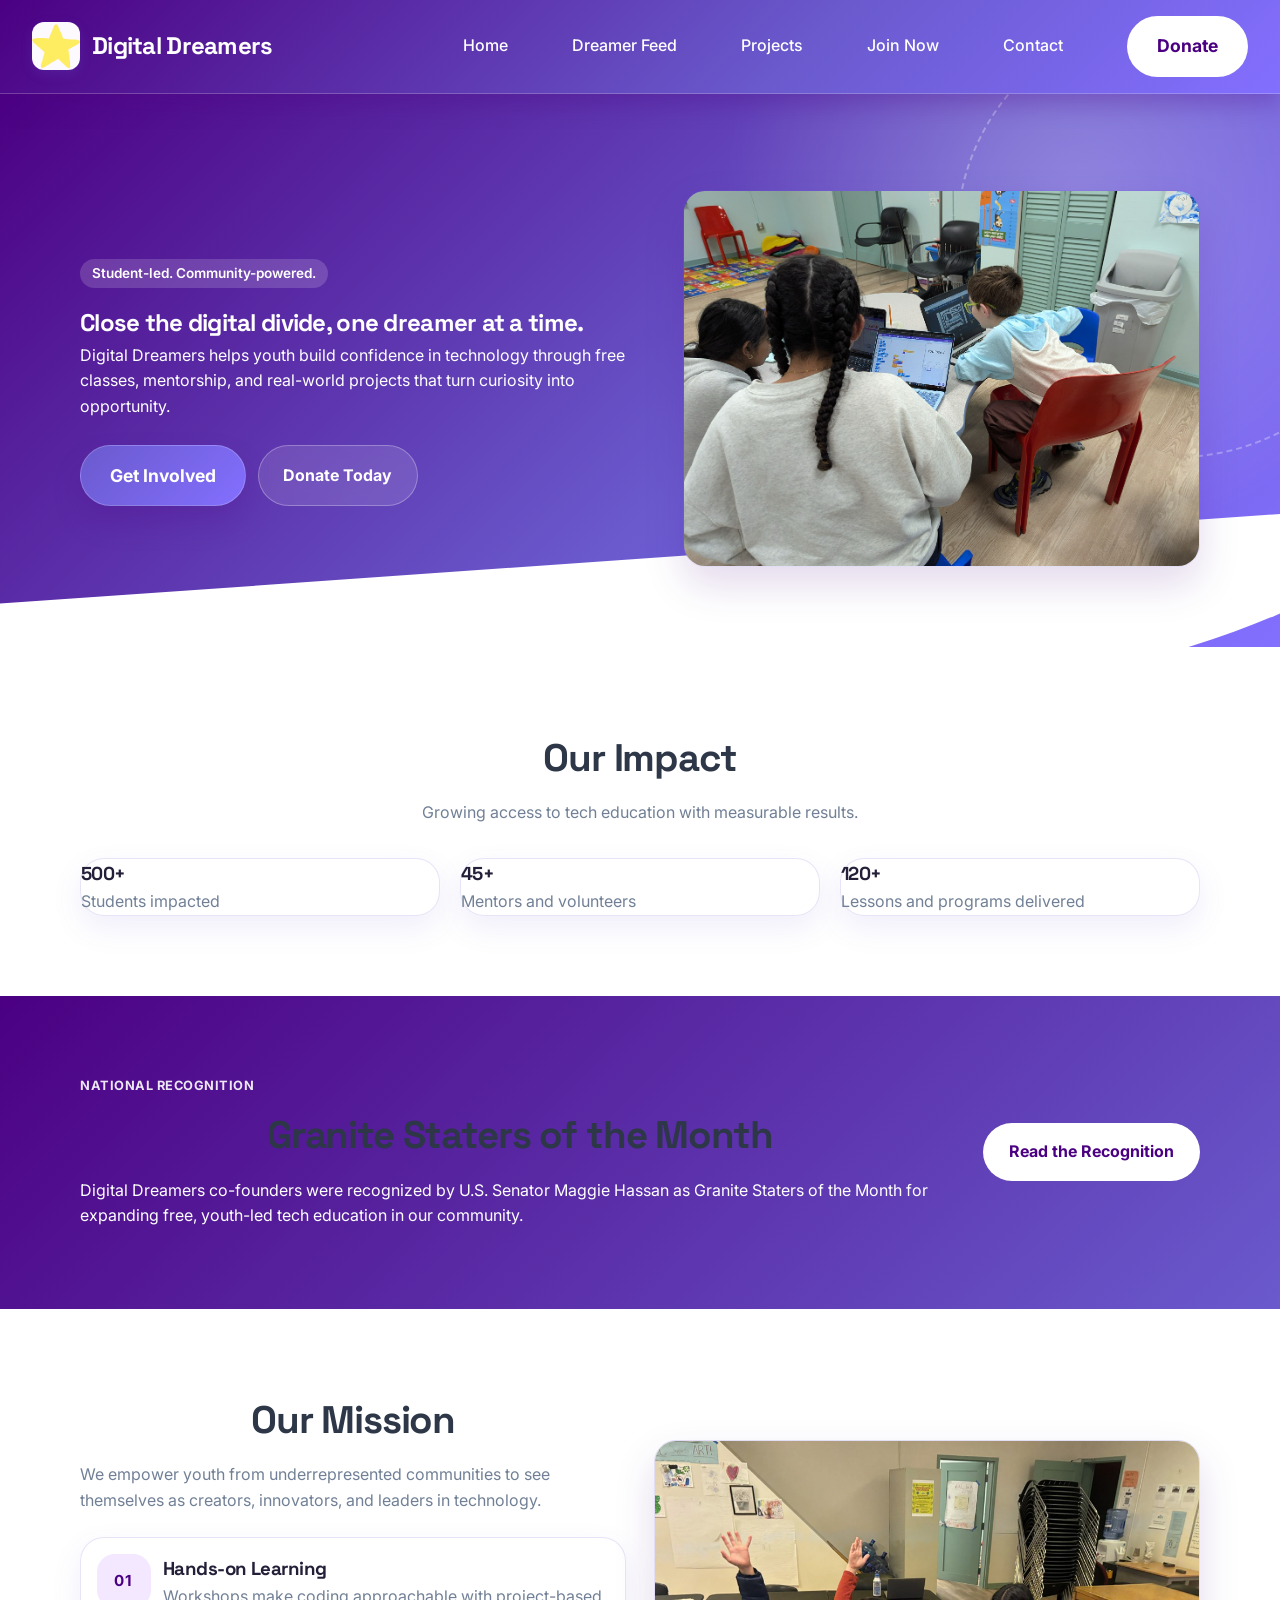
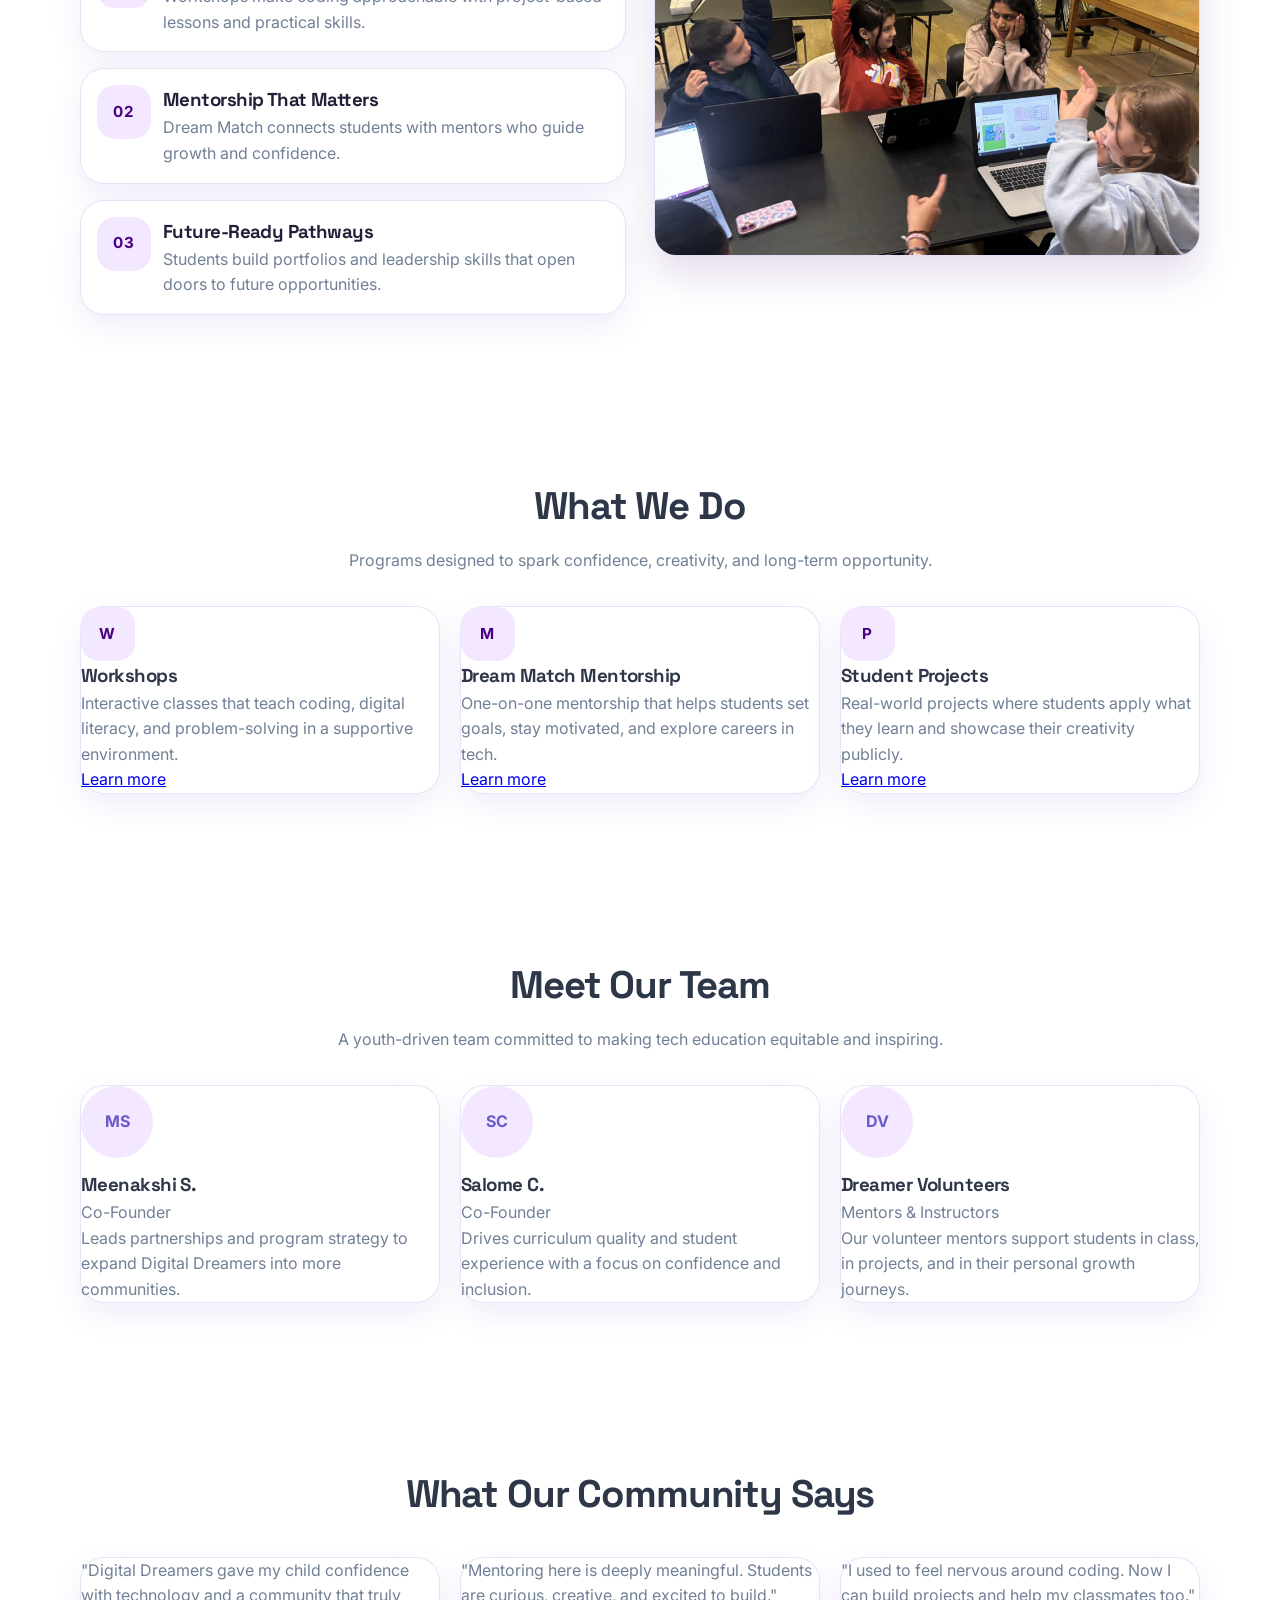
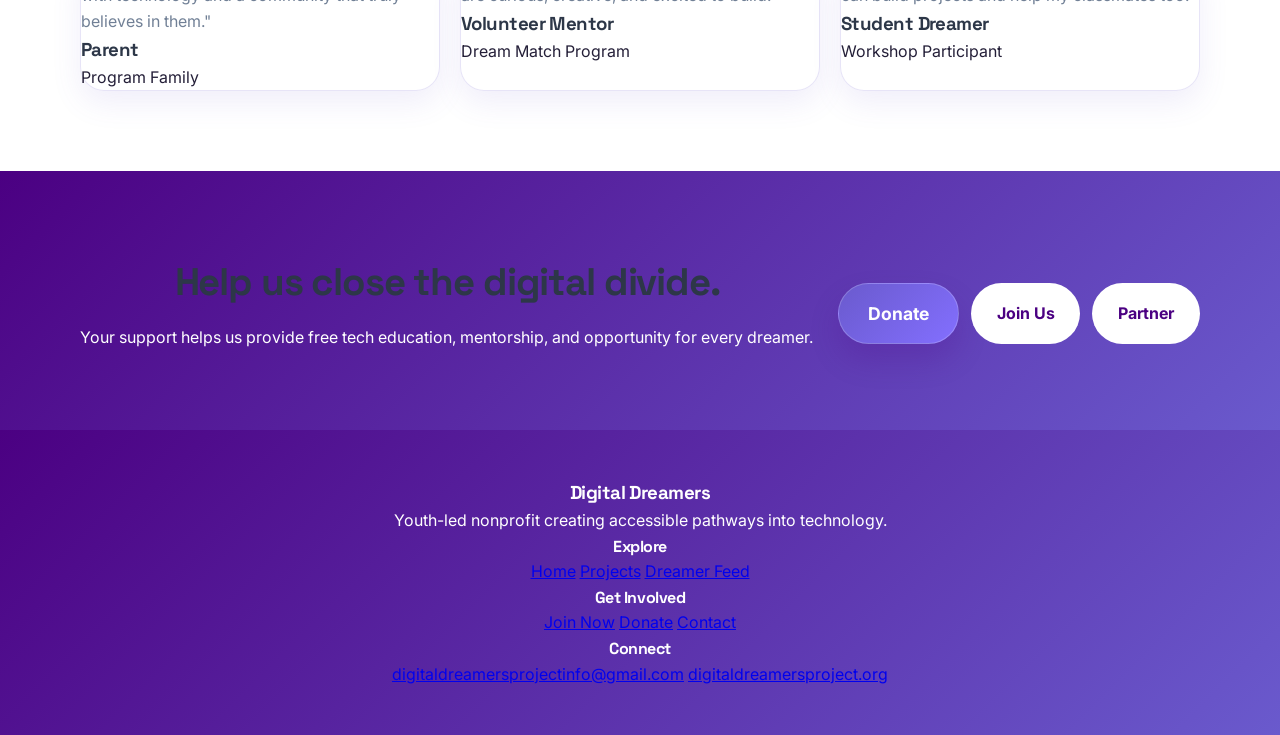
==== commit cd4aaad5: "Updated modernized site" ====
--- a/index.html
+++ b/index.html
@@ -4,222 +4,247 @@
   <meta charset="UTF-8" />
   <meta name="viewport" content="width=device-width, initial-scale=1.0"/>
   <title>Digital Dreamers</title>
+  <link rel="preconnect" href="https://fonts.googleapis.com">
+  <link rel="preconnect" href="https://fonts.gstatic.com" crossorigin>
+  <link href="https://fonts.googleapis.com/css2?family=Inter:wght@400;500;600;700;800&family=Space+Grotesk:wght@500;700&display=swap" rel="stylesheet">
   <link rel="stylesheet" href="styles.css">
 </head>
-<body>
-  <header>
+<body class="homepage playful-theme">
+  <header class="site-header">
     <div class="logo-container">
       <img src="images/DDP-star-logo.png" alt="Digital Dreamers Logo" class="logo-img">
       <div class="logo">Digital Dreamers</div>
     </div>
-  
-    <div class="hamburger" id="hamburger">
-      &#9776;
-    </div>
-  
+
+    <div class="hamburger" id="hamburger">&#9776;</div>
+
     <nav id="nav-menu">
       <a href="index.html">Home</a>
       <a href="blog.html">Dreamer Feed</a>
       <a href="projects.html">Projects</a>
       <a href="join.html">Join Now</a>
       <a href="contact.html">Contact</a>
-      <a href="donate.html" class="cta-button" style="margin-left: 1rem;">Donate</a>
+      <a href="donate.html" class="cta-button nav-donate">Donate</a>
     </nav>
   </header>
-  
-  
-
-  <section class="hero">
-    <div class="hero-content">
-      <h1>Dream in Code. Lead with Heart.</h1>
-      <p>We're on a mission to make tech education accessible, inclusive, and inspiring for all.</p>
-      <a href="join.html" class="cta-button"> Join Now</a>
+
+  <main>
+    <section class="hero-v2">
+      <div class="hero-accent hero-accent-one" aria-hidden="true"></div>
+      <div class="hero-accent hero-accent-two" aria-hidden="true"></div>
+      <div class="container hero-grid">
+        <div class="hero-copy">
+          <p class="eyebrow">Student-led. Community-powered.</p>
+          <h1>Close the digital divide, one dreamer at a time.</h1>
+          <p class="hero-subtext">
+            Digital Dreamers helps youth build confidence in technology through free classes, mentorship, and real-world projects that turn curiosity into opportunity.
+          </p>
+          <div class="hero-actions">
+            <a href="join.html" class="cta-button">Get Involved</a>
+            <a href="donate.html" class="secondary-button">Donate Today</a>
+          </div>
+        </div>
+        <div class="hero-media">
+          <img src="images/DDP-Day-Two.jpg" alt="Students participating in a Digital Dreamers class">
+        </div>
+      </div>
+    </section>
+
+    <section class="section-v2 impact-section">
+      <div class="container">
+        <h2>Our Impact</h2>
+        <p class="section-lead">Growing access to tech education with measurable results.</p>
+        <div class="impact-grid">
+          <article class="metric-card">
+            <h3>500+</h3>
+            <p>Students impacted</p>
+          </article>
+          <article class="metric-card">
+            <h3>45+</h3>
+            <p>Mentors and volunteers</p>
+          </article>
+          <article class="metric-card">
+            <h3>120+</h3>
+            <p>Lessons and programs delivered</p>
+          </article>
+        </div>
+      </div>
+    </section>
+
+    <section class="section-v2 recognition-band">
+      <div class="container recognition-inner">
+        <div>
+          <p class="recognition-tag">National Recognition</p>
+          <h2>Granite Staters of the Month</h2>
+          <p>
+            Digital Dreamers co-founders were recognized by U.S. Senator Maggie Hassan as Granite Staters of the Month for expanding free, youth-led tech education in our community.
+          </p>
+        </div>
+        <a href="https://www.hassan.senate.gov/news/press-releases/senator-hassan-recognizes-meenakshi-dwaraka-and-salome-castillo-valencia-of-nashua-as-aprils-granite-staters-of-the-month" target="_blank" rel="noopener noreferrer" class="secondary-button">Read the Recognition</a>
+      </div>
+    </section>
+
+    <section class="section-v2">
+      <div class="container mission-grid">
+        <div>
+          <h2>Our Mission</h2>
+          <p class="section-lead left">
+            We empower youth from underrepresented communities to see themselves as creators, innovators, and leaders in technology.
+          </p>
+          <div class="mission-points">
+            <article class="mission-point">
+              <span class="mission-icon" aria-hidden="true">01</span>
+              <div>
+                <h3>Hands-on Learning</h3>
+                <p>Workshops make coding approachable with project-based lessons and practical skills.</p>
+              </div>
+            </article>
+            <article class="mission-point">
+              <span class="mission-icon" aria-hidden="true">02</span>
+              <div>
+                <h3>Mentorship That Matters</h3>
+                <p>Dream Match connects students with mentors who guide growth and confidence.</p>
+              </div>
+            </article>
+            <article class="mission-point">
+              <span class="mission-icon" aria-hidden="true">03</span>
+              <div>
+                <h3>Future-Ready Pathways</h3>
+                <p>Students build portfolios and leadership skills that open doors to future opportunities.</p>
+              </div>
+            </article>
+          </div>
+        </div>
+        <div class="mission-image-wrap">
+          <img src="images/DDP-Class.jpg" alt="Digital Dreamers coding workshop">
+        </div>
+      </div>
+    </section>
+
+    <section class="section-v2 programs-section">
+      <div class="container">
+        <h2>What We Do</h2>
+        <p class="section-lead">Programs designed to spark confidence, creativity, and long-term opportunity.</p>
+        <div class="program-grid">
+          <article class="program-card">
+            <div class="program-icon" aria-hidden="true">W</div>
+            <h3>Workshops</h3>
+            <p>Interactive classes that teach coding, digital literacy, and problem-solving in a supportive environment.</p>
+            <a href="join.html">Learn more</a>
+          </article>
+          <article class="program-card">
+            <div class="program-icon" aria-hidden="true">M</div>
+            <h3>Dream Match Mentorship</h3>
+            <p>One-on-one mentorship that helps students set goals, stay motivated, and explore careers in tech.</p>
+            <a href="join.html">Learn more</a>
+          </article>
+          <article class="program-card">
+            <div class="program-icon" aria-hidden="true">P</div>
+            <h3>Student Projects</h3>
+            <p>Real-world projects where students apply what they learn and showcase their creativity publicly.</p>
+            <a href="projects.html">Learn more</a>
+          </article>
+        </div>
+      </div>
+    </section>
+
+    <section class="section-v2">
+      <div class="container">
+        <h2>Meet Our Team</h2>
+        <p class="section-lead">A youth-driven team committed to making tech education equitable and inspiring.</p>
+        <div class="team-grid">
+          <article class="team-card">
+            <div class="avatar">MS</div>
+            <h3>Meenakshi S.</h3>
+            <p class="role">Co-Founder</p>
+            <p>Leads partnerships and program strategy to expand Digital Dreamers into more communities.</p>
+          </article>
+          <article class="team-card">
+            <div class="avatar">SC</div>
+            <h3>Salome C.</h3>
+            <p class="role">Co-Founder</p>
+            <p>Drives curriculum quality and student experience with a focus on confidence and inclusion.</p>
+          </article>
+          <article class="team-card">
+            <div class="avatar">DV</div>
+            <h3>Dreamer Volunteers</h3>
+            <p class="role">Mentors & Instructors</p>
+            <p>Our volunteer mentors support students in class, in projects, and in their personal growth journeys.</p>
+          </article>
+        </div>
+      </div>
+    </section>
+
+    <section class="section-v2 testimonials-section">
+      <div class="container">
+        <h2>What Our Community Says</h2>
+        <div class="testimonial-grid">
+          <article class="testimonial-card">
+            <p>"Digital Dreamers gave my child confidence with technology and a community that truly believes in them."</p>
+            <h3>Parent</h3>
+            <span>Program Family</span>
+          </article>
+          <article class="testimonial-card">
+            <p>"Mentoring here is deeply meaningful. Students are curious, creative, and excited to build."</p>
+            <h3>Volunteer Mentor</h3>
+            <span>Dream Match Program</span>
+          </article>
+          <article class="testimonial-card">
+            <p>"I used to feel nervous around coding. Now I can build projects and help my classmates too."</p>
+            <h3>Student Dreamer</h3>
+            <span>Workshop Participant</span>
+          </article>
+        </div>
+      </div>
+    </section>
+
+    <section class="section-v2 cta-band">
+      <div class="container cta-band-inner">
+        <div>
+          <h2>Help us close the digital divide.</h2>
+          <p>Your support helps us provide free tech education, mentorship, and opportunity for every dreamer.</p>
+        </div>
+        <div class="hero-actions">
+          <a href="donate.html" class="cta-button">Donate</a>
+          <a href="join.html" class="secondary-button">Join Us</a>
+          <a href="contact.html" class="secondary-button">Partner</a>
+        </div>
+      </div>
+    </section>
+  </main>
+
+  <footer class="site-footer">
+    <div class="container footer-grid">
+      <div>
+        <h3>Digital Dreamers</h3>
+        <p>Youth-led nonprofit creating accessible pathways into technology.</p>
+      </div>
+      <div>
+        <h4>Explore</h4>
+        <a href="index.html">Home</a>
+        <a href="projects.html">Projects</a>
+        <a href="blog.html">Dreamer Feed</a>
+      </div>
+      <div>
+        <h4>Get Involved</h4>
+        <a href="join.html">Join Now</a>
+        <a href="donate.html">Donate</a>
+        <a href="contact.html">Contact</a>
+      </div>
+      <div>
+        <h4>Connect</h4>
+        <a href="mailto:digitaldreamersprojectinfo@gmail.com">digitaldreamersprojectinfo@gmail.com</a>
+        <a href="https://digitaldreamersproject.org/" target="_blank" rel="noopener noreferrer">digitaldreamersproject.org</a>
+      </div>
     </div>
-  </section>
-
-  <section id="about" class="section light about-container" style="background: #fff; width: 100vw; position: relative; left: 50%; right: 50%; margin-left: -50vw; margin-right: -50vw;">
-    <div class="about-text">
-      <h2>Who We Are</h2>
-      <p>Digital Dreamers is a student-powered organization that helps underrepresented youth explore the world of technology through free, fun, hands-on learning and community projects.</p>
-    </div>
-    <div class="about-image">
-      <img src="images/DDP-Day-Two.jpg" alt="Digital Dreamers Class">
-    </div>
-  </section>
-  
-
-  <section id="mission" class="section lavender">
-    <h2>Our Mission</h2>
-    <p>We believe every kid—regardless of background—deserves a chance to dream big, build bold, and lead in the digital world. Through workshops, mentorship, and innovation, we're helping shape the future one coder at a time.</p>
-    
-    <div style="display: flex; flex-wrap: wrap; align-items: center; justify-content: center; gap: 2rem; margin-top: 2rem;">
-      <!-- Image on the left -->
-      <div style="flex: 1 1 300px; max-width: 500px;">
-        <img src="images/DDP-Class.jpg" 
-             alt="Empowering youth with tech" 
-             style="width: 100%; border-radius: 1rem; box-shadow: 0 4px 10px rgba(0,0,0,0.1);" />
-      </div>
-  
-      <!-- New supporting text on the right -->
-      <div style="flex: 1 1 300px; max-width: 600px; text-align: justify;">
-        <p style="font-size: 1.1rem;">
-          From interactive coding labs to real-world projects, we equip students with the tools to not only thrive in tech—but to lead with purpose. Every lesson is a step toward breaking barriers and creating opportunity where it's needed most.
-        </p>
-      </br>
-
-      <p style="text-align: justify;">
-        We believe that innovation grows where inclusivity thrives. That's why our curriculum emphasizes collaboration, creativity, and confidence—empowering students to see themselves not just as learners, but as changemakers. Through mentorship, hands-on experience, and a strong support network, we're building a future where every student has a seat at the table—and the skills to shape what's next.
-      </p>
-      </div>
-    </div>
-  </section>
-
-  <section class="values-section">
-    <h2>Our Values</h2>
-    <div class="values-container">
-      <div class="value-circle">
-        <h3>Inclusion</h3>
-        <p>We celebrate every background and ensure everyone feels welcome and heard.</p>
-      </div>
-      <div class="value-circle">
-        <h3>Creativity</h3>
-        <p>We encourage imaginative thinking and unique problem-solving in every project.</p>
-      </div>
-      <div class="value-circle">
-        <h3>Community</h3>
-        <p>We build bridges through collaboration and mutual support.</p>
-      </div>
-      <div class="value-circle">
-        <h3>Confidence</h3>
-        <p>We help students believe in their ability to succeed and lead in tech.</p>
-      </div>
-    </div>
-  </section>
-  
-
-  <section class="dreamer-section">
-    <h2>Dreamer Of The Month</h2>
-    <div class="dreamer-content">
-      <div class="dreamer-description-container">
-        <p class="dreamer-description">
-          We're incredibly proud to celebrate Henry as our Dreamer of the Month! From day one, Henry has shown a level of focus, determination, and creativity that continues to impress. Every challenge is met with excitement, and every lesson is an opportunity for Henry to explore, learn, and grow beyond expectations.
-        </p>
-        
-        <p class="dreamer-description">
-          Henry has made incredible strides in coding, having completed several impressive projects that showcase a deep understanding of both logic and design. From building interactive games to experimenting with advanced features, Henry approaches each project with independence and a problem-solving mindset that reflects true growth. The progress Henry has made in such a short time is nothing short of inspiring.
-        </p>
-        
-        <p class="dreamer-description">
-          Henry also stands out for a willingness to explore new ideas and tackle complex tasks head-on. Even when a project gets challenging, Henry remains focused and persistent, always seeking out solutions and pushing each creation to the next level. It's clear that coding is more than just a skill for Henry — it's a passion and a pathway to innovation.
-        </p>
-        
-        <p class="dreamer-description">
-          Henry, we're so excited to recognize your hard work, creativity, and independence. Keep building, keep exploring, and keep dreaming — your journey is just beginning, and we can't wait to see what you'll create next.
-        </p>
-      
-
-        <div class="card-content">
-          <a href="https://scratch.mit.edu/projects/1183499224" target="_blank"> Check Out Henry's Project</a>
-        </div>
-      </div>
-  
-      <img src="images/henry.jpeg" alt="A child dreamer" class="dreamer-image" />
-    </div>
-  </section>
-  
-  
-
-  <section id="contact" class="section light">
-    <h2>Learn More From The Perspective Of The Community</h2>
-    <div class="article-boxes">
-      <div class="article-card">
-        <div class="article-card-title">The Boston Globe</div>
-        <p>
-          Check out an article about us written by The
-          <a href="https://www.bostonglobe.com/2025/03/11/metro/new-hampshire-teenagers-free-coding-class-digital-dreamers/" target="_blank">Boston Globe</a>
-        </p>
-      </div>
-      <div class="article-card">
-        <div class="article-card-title">The Nashua Ink Link</div>
-        <p>
-          Check out an article about us written by The
-          <a href="https://nashua.inklink.news/digital-dreamers-nashua-south-students-start-free-computer-science-program-for-local-youth/" target="_blank">Nashua Ink Link</a>
-        </p>
-      </div>
-      <div class="article-card">
-        <div class="article-card-title">United Way of Greater Nashua</div>
-        <p>
-          Check out an article about us written by
-          <a href="https://unitedwaynashua.org/featured/digital-dreamers-project/" target="_blank">United Way of Greater Nashua</a>
-        </p>
-      </div>
-      <div class="article-card">
-        <div class="article-card-title">Congressional Recognition</div>
-        <p>
-          Check out a recognition issued by
-          <a href="https://www.hassan.senate.gov/news/press-releases/senator-hassan-recognizes-meenakshi-dwaraka-and-salome-castillo-valencia-of-nashua-as-aprils-granite-staters-of-the-month" target="_blank">Senator Maggie Hassan</a>
-        </p>
-      </div>
-    </div>
-  </section>
-
-  <section id="schedule" class="section light">
-    <h2>Class Schedule</h2>
-    <p>Check out when our upcoming sessions are happening! All sessions are free and open to students.</p>
-    <div class="schedule-table">
-      <table>
-        <thead>
-          <tr>
-            <th>Day</th>
-            <th>Time</th>
-            <th>Class</th>
-            <th>Location</th>
-          </tr>
-        </thead>
-        <tbody>
-          <tr>
-            <td>Tuesday [April 22]</td>
-            <td>6:00pm - 7:00 pm</td>
-            <td>Scratch Challenges</td>
-            <td>Arlington Street Community Center, Nashua NH</td>
-          </tr>
-          <tr>
-            <td>Tuesday [May 6] </td>
-            <td>6:00pm - 7:00 pm</td>
-            <td>Online Safety 101</td>
-            <td>Arlington Street Community Center, Nashua NH</td>
-          </tr>
-          <tr>
-            <td>Tuesday [May 13]</td>
-            <td>6:00pm - 7:00 pm</td>
-            <td>Intro to robotics programming</td>
-            <td>Arlington Street Community Center, Nashua NH</td>
-          </tr>
-          <tr>
-            <td>Tuesday [May 20]</td>
-            <td>6:00pm - 7:00 pm</td>
-            <td> Scratch Personal Project</td>
-            <td>Arlington Street Community Center, Nashua NH</td>
-          </tr>
-        </tbody>
-      </table>
-    </div>
-  </section>
-  
-  
-  
-
-  <footer>
-    2025 Digital Dreamers. Built with 💜 by passionate students.
   </footer>
   <script>
     const hamburger = document.getElementById('hamburger');
     const navMenu = document.getElementById('nav-menu');
-  
+
     hamburger.addEventListener('click', () => {
       navMenu.classList.toggle('active');
     });
   </script>
-  
 </body>
 </html>
--- a/styles.css
+++ b/styles.css
@@ -2060,4 +2060,1216 @@
 .form-error.show {
   opacity: 1;
   transform: translateY(0);
-}+}
+
+/* Unified Website Theme */
+.playful-theme {
+  --vibe-dark: #4b0082;
+  --vibe-mid: #6a5acd;
+  --vibe-bright: #836fff;
+  --vibe-soft: #f3e8ff;
+  --vibe-text: #2d3748;
+  --vibe-muted: #718096;
+}
+
+.playful-theme,
+.page-blog,
+.page-projects {
+  background: #ffffff !important;
+}
+
+.playful-theme .site-header {
+  position: sticky;
+  top: 0;
+  z-index: 1000;
+  background: linear-gradient(135deg, var(--vibe-dark) 0%, var(--vibe-mid) 62%, var(--vibe-bright) 100%) !important;
+  border-bottom: 1px solid rgba(255, 255, 255, 0.24) !important;
+  box-shadow: 0 10px 22px rgba(75, 0, 130, 0.28);
+}
+
+.playful-theme .logo,
+.playful-theme nav a,
+.playful-theme .hamburger {
+  color: #ffffff !important;
+}
+
+.playful-theme nav a:hover {
+  background: rgba(255, 255, 255, 0.16) !important;
+  color: #ffffff !important;
+}
+
+.playful-theme .site-header .cta-button {
+  background: #ffffff !important;
+  color: var(--vibe-dark) !important;
+  border: 1px solid rgba(255, 255, 255, 0.45);
+  box-shadow: none;
+}
+
+.playful-theme .site-header .cta-button:hover {
+  background: var(--vibe-soft) !important;
+}
+
+.homepage {
+  font-family: 'Inter', 'Segoe UI', -apple-system, BlinkMacSystemFont, sans-serif;
+}
+
+.homepage .container {
+  width: min(1120px, 100% - 48px);
+  margin: 0 auto;
+}
+
+.homepage .section-v2 {
+  padding: 80px 0;
+  background: #ffffff;
+}
+
+.homepage .section-v2 h2 {
+  font-size: clamp(1.75rem, 3vw, 2.5rem);
+  margin-bottom: 12px;
+  color: var(--vibe-text);
+  text-align: center;
+}
+
+.homepage .section-lead {
+  max-width: 65ch;
+  margin: 0 auto;
+  color: var(--vibe-muted);
+  text-align: center;
+}
+
+.homepage .section-lead.left {
+  margin-left: 0;
+  text-align: left;
+}
+
+.homepage .hero-v2,
+.playful-theme .projects-hero {
+  position: relative;
+  overflow: hidden;
+  background:
+    radial-gradient(circle at 84% 18%, rgba(255, 255, 255, 0.24) 0, transparent 30%),
+    linear-gradient(135deg, #4b0082 0%, #6a5acd 58%, #836fff 100%) !important;
+}
+
+.homepage .hero-v2 {
+  padding: 96px 0 72px;
+}
+
+.homepage .hero-grid {
+  display: grid;
+  grid-template-columns: 1.05fr 0.95fr;
+  gap: 32px;
+  align-items: center;
+}
+
+.playful-theme .hero-v2::after,
+.playful-theme .projects-hero::after {
+  content: '';
+  position: absolute;
+  left: -10%;
+  right: -10%;
+  bottom: -92px;
+  height: 180px;
+  background: #ffffff;
+  border-radius: 0 0 50% 50% / 0 0 100% 100%;
+  transform: rotate(-4deg);
+  pointer-events: none;
+}
+
+.playful-theme .hero-v2::before,
+.playful-theme .projects-hero::before {
+  content: '';
+  position: absolute;
+  width: 440px;
+  height: 440px;
+  right: -120px;
+  top: -80px;
+  border: 2px dashed rgba(255, 255, 255, 0.3);
+  border-radius: 50%;
+}
+
+.homepage .hero-copy,
+.homepage .hero-media,
+.playful-theme .projects-hero .projects-hero-content {
+  position: relative;
+  z-index: 2;
+}
+
+.homepage .hero-v2 h1,
+.homepage .hero-subtext,
+.playful-theme .projects-hero h1,
+.playful-theme .projects-hero p {
+  color: #ffffff !important;
+}
+
+.homepage .eyebrow {
+  display: inline-block;
+  padding: 4px 12px;
+  border-radius: 999px;
+  font-size: 0.85rem;
+  font-weight: 600;
+  background: rgba(255, 255, 255, 0.16);
+  color: #ffffff;
+  margin-bottom: 16px;
+}
+
+.homepage .hero-actions {
+  display: flex;
+  flex-wrap: wrap;
+  gap: 12px;
+}
+
+.homepage .cta-button,
+.page-contact .contact-form .cta-button,
+.page-donate .primary-cta {
+  background: linear-gradient(135deg, #6a5acd 0%, #836fff 100%) !important;
+  color: #ffffff !important;
+}
+
+.homepage .secondary-button {
+  display: inline-block;
+  border: 1px solid rgba(106, 90, 205, 0.3);
+  color: #4b0082;
+  background: #ffffff;
+  border-radius: 999px;
+  padding: 12px 24px;
+  text-decoration: none;
+  font-weight: 700;
+}
+
+.homepage .hero-media img,
+.homepage .mission-image-wrap img {
+  width: 100%;
+  border-radius: 22px;
+  border: 1px solid rgba(106, 90, 205, 0.2);
+  box-shadow: 0 18px 40px rgba(75, 0, 130, 0.15);
+}
+
+.homepage .impact-grid,
+.homepage .program-grid,
+.homepage .team-grid,
+.homepage .testimonial-grid {
+  margin-top: 32px;
+  display: grid;
+  gap: 20px;
+}
+
+.homepage .impact-grid,
+.homepage .program-grid,
+.homepage .team-grid,
+.homepage .testimonial-grid {
+  grid-template-columns: repeat(3, minmax(0, 1fr));
+}
+
+.homepage .metric-card,
+.homepage .program-card,
+.homepage .team-card,
+.homepage .testimonial-card,
+.homepage .mission-point,
+.page-join .section-wrapper,
+.page-contact .contact-container,
+.page-donate .section.donation-primary {
+  background: #ffffff;
+  border: 1px solid rgba(106, 90, 205, 0.2);
+  border-radius: 18px;
+  box-shadow: 0 12px 28px rgba(106, 90, 205, 0.12);
+}
+
+.homepage .mission-grid {
+  display: grid;
+  grid-template-columns: 1fr 1fr;
+  gap: 28px;
+  align-items: center;
+}
+
+.homepage .mission-points {
+  margin-top: 24px;
+  display: grid;
+  gap: 16px;
+}
+
+.homepage .mission-point {
+  display: grid;
+  grid-template-columns: auto 1fr;
+  gap: 12px;
+  padding: 16px;
+}
+
+.homepage .mission-icon,
+.homepage .program-icon,
+.homepage .avatar {
+  background: #f3e8ff;
+  color: #6a5acd;
+}
+
+.homepage .avatar {
+  width: 72px;
+  height: 72px;
+  border-radius: 999px;
+  display: grid;
+  place-items: center;
+  font-weight: 700;
+  margin-bottom: 12px;
+}
+
+.homepage .program-card h3,
+.homepage .team-card h3,
+.homepage .testimonial-card h3,
+.homepage .role {
+  color: var(--vibe-text);
+}
+
+.homepage .program-card p,
+.homepage .team-card p,
+.homepage .testimonial-card p,
+.homepage .metric-card p,
+.homepage .mission-point p {
+  color: var(--vibe-muted);
+}
+
+.homepage .recognition-band,
+.homepage .cta-band,
+.playful-theme .site-footer,
+.playful-theme footer {
+  background: linear-gradient(135deg, #4b0082 0%, #6a5acd 100%) !important;
+  color: #ffffff;
+}
+
+.homepage .recognition-inner,
+.homepage .cta-band-inner {
+  display: grid;
+  grid-template-columns: 1fr auto;
+  gap: 24px;
+  align-items: center;
+}
+
+.homepage .cta-band .secondary-button,
+.homepage .recognition-band .secondary-button {
+  background: #ffffff !important;
+  color: #4b0082 !important;
+  border: 1px solid rgba(255, 255, 255, 0.7);
+}
+
+.homepage .recognition-tag {
+  font-weight: 700;
+  text-transform: uppercase;
+  letter-spacing: 0.04em;
+  font-size: 0.8rem;
+  margin-bottom: 8px;
+  opacity: 0.9;
+}
+
+.page-blog section,
+.page-projects section,
+.page-join .section,
+.page-contact .contact-section {
+  background: #ffffff !important;
+}
+
+.page-join .section {
+  padding: 72px 20px;
+}
+
+.page-join .section-wrapper {
+  max-width: 1080px;
+  margin: 0 auto;
+  padding: 36px 28px;
+}
+
+.page-join .involvement-grid {
+  display: grid;
+  grid-template-columns: repeat(2, minmax(0, 1fr));
+  gap: 20px;
+}
+
+.page-join .involvement-card {
+  border-radius: 16px;
+  background: #ffffff;
+  padding: 24px;
+  border: 1px solid rgba(106, 90, 205, 0.18);
+}
+
+.page-contact .contact-section {
+  padding: 72px 20px;
+}
+
+.page-contact .contact-container {
+  max-width: 920px;
+  margin: 0 auto;
+}
+
+.page-contact .contact-container h2 {
+  color: #4b0082 !important;
+}
+
+.page-contact .contact-container > p,
+.page-contact .form-group label,
+.page-donate .donation-content > p,
+.page-donate .give-option p,
+.page-donate .impact-item p,
+.page-donate .tax-info p {
+  color: #2d3748 !important;
+}
+
+.page-donate .section.donation-primary {
+  max-width: 1080px;
+  margin: 72px auto;
+  background: #ffffff !important;
+}
+
+.page-donate .donation-hero h2 {
+  color: #4b0082;
+}
+
+@media (max-width: 1024px) {
+  .homepage .hero-grid,
+  .homepage .mission-grid,
+  .homepage .impact-grid,
+  .homepage .program-grid,
+  .homepage .team-grid,
+  .homepage .testimonial-grid,
+  .homepage .recognition-inner,
+  .homepage .cta-band-inner {
+    grid-template-columns: 1fr;
+  }
+
+  .homepage .hero-media {
+    order: -1;
+  }
+}
+
+@media (max-width: 900px) {
+  .page-join .involvement-grid {
+    grid-template-columns: 1fr;
+  }
+}
+
+@media (max-width: 768px) {
+  .homepage .container {
+    width: min(1120px, 100% - 24px);
+  }
+
+  .homepage .hero-v2,
+  .homepage .section-v2 {
+    padding: 64px 0;
+  }
+
+  .playful-theme .site-header nav {
+    background: linear-gradient(180deg, #4b0082 0%, #6a5acd 100%) !important;
+  }
+
+  .playful-theme .hero-v2::after,
+  .playful-theme .projects-hero::after {
+    bottom: -72px;
+    height: 130px;
+  }
+}
+
+/* Reference-inspired page redesigns */
+.page-join .join-hero {
+  padding: 54px 20px 18px;
+}
+
+.page-join .join-hero-grid {
+  max-width: 1120px;
+  margin: 0 auto;
+  display: grid;
+  grid-template-columns: 1.05fr 1fr;
+  gap: 28px;
+  align-items: center;
+  background: linear-gradient(135deg, #4b0082 0%, #6a5acd 65%, #836fff 100%);
+  border-radius: 28px;
+  padding: 24px;
+  overflow: hidden;
+}
+
+.page-join .join-hero-image-wrap {
+  aspect-ratio: 1 / 1;
+  border-radius: 999px;
+  overflow: hidden;
+  border: 4px solid rgba(255, 255, 255, 0.22);
+}
+
+.page-join .join-hero-image {
+  width: 100%;
+  height: 100%;
+  object-fit: cover;
+}
+
+.page-join .join-hero-content h1,
+.page-join .join-hero-content p {
+  color: #ffffff;
+}
+
+.page-join .join-card-grid {
+  display: grid;
+  grid-template-columns: repeat(2, minmax(0, 1fr));
+  gap: 20px;
+  margin-top: 18px;
+}
+
+.page-join .join-card {
+  background: #ffffff;
+  border: 1px solid rgba(106, 90, 205, 0.2);
+  border-radius: 18px;
+  padding: 24px;
+  box-shadow: 0 14px 26px rgba(106, 90, 205, 0.1);
+  display: flex;
+  flex-direction: column;
+  gap: 10px;
+}
+
+.page-join .join-card h3 {
+  color: #4b0082;
+}
+
+.page-join .join-card p {
+  color: #2d3748;
+}
+
+.page-join .join-card .cta-button {
+  margin-top: auto;
+  align-self: flex-start;
+}
+
+.page-donate .donation-hero-panel {
+  background: linear-gradient(135deg, #4b0082 0%, #6a5acd 62%, #836fff 100%);
+  border-radius: 24px;
+  padding: 26px 28px;
+  display: grid;
+  grid-template-columns: 1fr auto;
+  gap: 20px;
+  align-items: center;
+  margin-bottom: 24px;
+}
+
+.page-donate .donation-hero-panel h2,
+.page-donate .donation-hero-panel p {
+  color: #ffffff;
+}
+
+.page-donate .ways-to-give {
+  gap: 18px;
+}
+
+.page-donate .give-option,
+.page-donate .impact-item {
+  background: #ffffff;
+  border: 1px solid rgba(106, 90, 205, 0.2);
+  border-radius: 16px;
+}
+
+.page-contact .contact-top-banner {
+  background: linear-gradient(135deg, #6a5acd 0%, #836fff 100%);
+  padding: 44px 20px 66px;
+  position: relative;
+  overflow: hidden;
+}
+
+.page-contact .contact-top-banner::before,
+.page-contact .contact-top-banner::after {
+  content: '';
+  position: absolute;
+  border: 2px dashed rgba(255, 255, 255, 0.3);
+  border-radius: 999px;
+}
+
+.page-contact .contact-top-banner::before {
+  width: 220px;
+  height: 220px;
+  left: -80px;
+  top: -70px;
+}
+
+.page-contact .contact-top-banner::after {
+  width: 180px;
+  height: 180px;
+  right: -50px;
+  top: 15px;
+}
+
+.page-contact .contact-banner-inner {
+  max-width: 980px;
+  margin: 0 auto;
+  text-align: center;
+  position: relative;
+  z-index: 2;
+}
+
+.page-contact .contact-banner-inner h1,
+.page-contact .contact-banner-inner p,
+.page-contact .contact-banner-inner a {
+  color: #ffffff;
+}
+
+.page-contact .contact-section {
+  padding-top: 0;
+  margin-top: -30px;
+}
+
+.page-contact .contact-container {
+  border-radius: 20px;
+}
+
+.page-contact .contact-grid-two {
+  display: grid;
+  grid-template-columns: 1fr 1fr;
+  gap: 14px;
+}
+
+@media (max-width: 900px) {
+  .page-join .join-hero-grid,
+  .page-donate .donation-hero-panel,
+  .page-join .join-card-grid,
+  .page-contact .contact-grid-two {
+    grid-template-columns: 1fr;
+  }
+}
+
+/* 2026 cohesive redesign system */
+:root {
+  --brand-purple-900: #4b0082;
+  --brand-purple-700: #6a5acd;
+  --brand-purple-500: #836fff;
+  --brand-purple-100: #f3e8ff;
+  --brand-surface: #ffffff;
+  --brand-surface-soft: #f8f6ff;
+  --brand-border: rgba(106, 90, 205, 0.16);
+  --brand-border-strong: rgba(106, 90, 205, 0.28);
+  --brand-shadow: 0 18px 50px rgba(75, 0, 130, 0.12);
+  --brand-shadow-soft: 0 12px 30px rgba(106, 90, 205, 0.1);
+  --text-strong: #241f38;
+  --text-muted-2: #5f6476;
+}
+
+body.playful-theme {
+  font-family: 'Inter', 'Segoe UI', sans-serif;
+  color: var(--text-strong);
+  background:
+    radial-gradient(circle at top left, rgba(131, 111, 255, 0.08), transparent 28%),
+    linear-gradient(180deg, #ffffff 0%, #faf8ff 100%);
+}
+
+.playful-theme h1,
+.playful-theme h2,
+.playful-theme h3,
+.playful-theme h4,
+.playful-theme .logo {
+  font-family: 'Space Grotesk', 'Inter', sans-serif;
+  letter-spacing: -0.03em;
+}
+
+.container {
+  width: min(1120px, calc(100% - 48px));
+  margin: 0 auto;
+}
+
+.playful-theme main {
+  overflow: hidden;
+}
+
+.nav-donate {
+  margin-left: 1rem;
+}
+
+.page-section {
+  padding: 88px 0;
+  position: relative;
+}
+
+.page-section-soft {
+  background:
+    radial-gradient(circle at 12% 20%, rgba(131, 111, 255, 0.14), transparent 22%),
+    linear-gradient(180deg, #fcfbff 0%, #f5f1ff 100%);
+}
+
+.page-stack {
+  display: grid;
+  gap: 32px;
+}
+
+.page-surface,
+.feature-card,
+.contact-method-card,
+.page-contact .contact-card,
+.page-contact .contact-side,
+.page-donate .give-option,
+.page-donate .impact-item,
+.page-donate .tax-info,
+.page-join .join-card,
+.homepage .metric-card,
+.homepage .program-card,
+.homepage .team-card,
+.homepage .testimonial-card,
+.homepage .mission-point,
+.page-projects .project-card,
+.page-blog .blog-card {
+  background: rgba(255, 255, 255, 0.95);
+  border: 1px solid var(--brand-border);
+  border-radius: 24px;
+  box-shadow: var(--brand-shadow-soft);
+}
+
+.feature-card,
+.contact-method-card,
+.page-donate .give-option,
+.page-donate .impact-item,
+.page-join .join-card {
+  padding: 28px;
+}
+
+.section-heading {
+  max-width: 760px;
+  margin: 0 auto;
+  text-align: center;
+}
+
+.section-heading.left-aligned {
+  margin: 0;
+  text-align: left;
+}
+
+.section-kicker,
+.card-kicker,
+.hero-kicker,
+.mini-label,
+.eyebrow-light {
+  display: inline-flex;
+  align-items: center;
+  gap: 8px;
+  padding: 7px 14px;
+  border-radius: 999px;
+  background: rgba(131, 111, 255, 0.12);
+  color: var(--brand-purple-900);
+  font-size: 0.78rem;
+  font-weight: 700;
+  letter-spacing: 0.08em;
+  text-transform: uppercase;
+}
+
+.section-heading h2,
+.page-hero-copy h1,
+.page-hero-aside h2 {
+  color: var(--text-strong);
+}
+
+.section-intro,
+.page-hero-lead,
+.contact-card-intro,
+.hero-contact-list p,
+.hero-contact-list a,
+.contact-side p,
+.feature-card p,
+.page-donate .give-option p,
+.page-donate .impact-item p,
+.page-donate .tax-info p,
+.page-join .join-card p {
+  color: var(--text-muted-2);
+}
+
+.info-grid {
+  display: grid;
+  gap: 22px;
+}
+
+.info-grid.three-up {
+  grid-template-columns: repeat(3, minmax(0, 1fr));
+}
+
+.feature-card {
+  position: relative;
+  overflow: hidden;
+}
+
+.feature-card::before,
+.page-join .join-card::before,
+.page-donate .give-option::before,
+.page-donate .impact-item::before,
+.page-contact .contact-card::before {
+  content: '';
+  position: absolute;
+  inset: 0 auto auto 0;
+  width: 100%;
+  height: 5px;
+  background: linear-gradient(90deg, var(--brand-purple-900), var(--brand-purple-500));
+  opacity: 0.95;
+}
+
+.feature-card:hover,
+.contact-method-card:hover,
+.page-donate .give-option:hover,
+.page-donate .impact-item:hover,
+.page-join .join-card:hover,
+.page-projects .project-card:hover,
+.page-blog .blog-card:hover,
+.homepage .program-card:hover,
+.homepage .team-card:hover,
+.homepage .testimonial-card:hover,
+.homepage .metric-card:hover {
+  transform: translateY(-6px);
+  box-shadow: var(--brand-shadow);
+  border-color: var(--brand-border-strong);
+}
+
+.page-hero {
+  position: relative;
+  padding: 92px 0 74px;
+  overflow: hidden;
+  background:
+    radial-gradient(circle at 14% 18%, rgba(255, 255, 255, 0.18), transparent 24%),
+    linear-gradient(135deg, var(--brand-purple-900) 0%, var(--brand-purple-700) 58%, var(--brand-purple-500) 100%);
+}
+
+.page-hero::after {
+  content: '';
+  position: absolute;
+  left: -8%;
+  right: -8%;
+  bottom: -88px;
+  height: 170px;
+  background: #ffffff;
+  border-radius: 0 0 50% 50% / 0 0 100% 100%;
+  transform: rotate(-3deg);
+}
+
+.page-hero-grid,
+.page-join .join-hero-grid {
+  position: relative;
+  z-index: 2;
+  display: grid;
+  grid-template-columns: 1.08fr 0.92fr;
+  gap: 32px;
+  align-items: center;
+}
+
+.page-hero-copy h1,
+.page-hero-copy p,
+.page-hero-aside,
+.page-hero-aside h2,
+.page-hero-aside p,
+.page-hero-aside a,
+.eyebrow-light {
+  color: #ffffff;
+}
+
+.page-hero-copy h1 {
+  font-size: clamp(2.7rem, 5vw, 4.5rem);
+  margin: 14px 0 18px;
+}
+
+.page-hero-lead {
+  max-width: 58ch;
+  font-size: 1.08rem;
+  color: rgba(255, 255, 255, 0.88);
+}
+
+.page-hero-orb {
+  position: absolute;
+  border-radius: 999px;
+  border: 1px solid rgba(255, 255, 255, 0.22);
+  background: rgba(255, 255, 255, 0.06);
+}
+
+.page-hero-orb.orb-one {
+  width: 320px;
+  height: 320px;
+  top: -120px;
+  right: 8%;
+}
+
+.page-hero-orb.orb-two {
+  width: 210px;
+  height: 210px;
+  bottom: 90px;
+  left: -70px;
+}
+
+.hero-info-card,
+.donate-highlight {
+  padding: 28px;
+  border-radius: 28px;
+  background: rgba(255, 255, 255, 0.12);
+  border: 1px solid rgba(255, 255, 255, 0.18);
+  box-shadow: 0 18px 45px rgba(35, 10, 64, 0.22);
+  backdrop-filter: blur(10px);
+}
+
+.hero-contact-list,
+.contact-method-grid {
+  display: grid;
+  gap: 16px;
+}
+
+.hero-contact-list span,
+.contact-method-tag {
+  display: block;
+  margin-bottom: 6px;
+  font-size: 0.82rem;
+  font-weight: 700;
+  letter-spacing: 0.08em;
+  text-transform: uppercase;
+  color: rgba(255, 255, 255, 0.72);
+}
+
+.hero-contact-list a {
+  text-decoration: none;
+  color: #ffffff;
+  font-weight: 600;
+}
+
+.hero-actions {
+  display: flex;
+  flex-wrap: wrap;
+  gap: 12px;
+  margin-top: 26px;
+}
+
+.playful-theme .cta-button,
+.playful-theme .secondary-button {
+  transition: transform 0.25s ease, box-shadow 0.25s ease, background 0.25s ease, color 0.25s ease;
+}
+
+.playful-theme .cta-button {
+  border-radius: 999px;
+  padding: 0.95rem 1.8rem;
+  border: 1px solid rgba(255, 255, 255, 0.2);
+  background: linear-gradient(135deg, var(--brand-purple-700) 0%, var(--brand-purple-500) 100%);
+  box-shadow: 0 16px 30px rgba(75, 0, 130, 0.2);
+  text-transform: none;
+  letter-spacing: 0;
+}
+
+.playful-theme .cta-button:hover,
+.playful-theme .secondary-button:hover {
+  transform: translateY(-2px);
+}
+
+.playful-theme .secondary-button {
+  display: inline-flex;
+  align-items: center;
+  justify-content: center;
+  border-radius: 999px;
+  padding: 0.95rem 1.55rem;
+  text-decoration: none;
+  border: 1px solid rgba(255, 255, 255, 0.28);
+  background: rgba(255, 255, 255, 0.12);
+  color: #ffffff;
+  font-weight: 700;
+  backdrop-filter: blur(6px);
+}
+
+.page-section .secondary-button,
+.page-section-soft .secondary-button {
+  border-color: var(--brand-border-strong);
+  background: #ffffff;
+  color: var(--brand-purple-900);
+}
+
+.page-contact .contact-layout {
+  display: grid;
+  grid-template-columns: 0.88fr 1.12fr;
+  gap: 24px;
+  align-items: start;
+}
+
+.page-contact .contact-side,
+.page-contact .contact-card {
+  padding: 32px;
+  position: relative;
+  overflow: hidden;
+}
+
+.page-contact .contact-side {
+  background:
+    radial-gradient(circle at top right, rgba(131, 111, 255, 0.18), transparent 32%),
+    linear-gradient(180deg, #ffffff 0%, #f7f3ff 100%);
+}
+
+.contact-side-block h3,
+.contact-card h2,
+.page-donate .give-option h3,
+.page-donate .impact-item h4,
+.page-donate .tax-info h3,
+.page-join .join-card h3,
+.feature-card h3 {
+  color: var(--brand-purple-900);
+  margin: 12px 0 10px;
+}
+
+.contact-method-card {
+  padding: 20px;
+}
+
+.contact-method-card a {
+  color: var(--brand-purple-900);
+  font-weight: 600;
+  text-decoration: none;
+}
+
+.page-contact .site-form {
+  margin-top: 22px;
+  text-align: left;
+}
+
+.page-contact .contact-grid-two {
+  display: grid;
+  grid-template-columns: repeat(2, minmax(0, 1fr));
+  gap: 16px;
+}
+
+.page-contact .form-group {
+  margin-bottom: 18px;
+}
+
+.page-contact .form-group label {
+  margin-bottom: 8px;
+  color: var(--text-strong);
+  font-weight: 700;
+}
+
+.page-contact .form-group label::before,
+.page-contact .contact-container h2::after {
+  display: none;
+}
+
+.page-contact .form-group input,
+.page-contact .form-group textarea {
+  border-radius: 18px;
+  padding: 1rem 1.05rem;
+  border: 1px solid rgba(106, 90, 205, 0.22);
+  background: #fcfbff;
+  box-shadow: inset 0 1px 0 rgba(255, 255, 255, 0.7);
+  transform: none;
+}
+
+.page-contact .form-group input:focus,
+.page-contact .form-group textarea:focus {
+  border-color: var(--brand-purple-500);
+  box-shadow: 0 0 0 4px rgba(131, 111, 255, 0.12);
+  background: #ffffff;
+  transform: none;
+}
+
+.page-contact .form-group input:valid,
+.page-contact .form-group textarea:valid {
+  border-color: rgba(106, 90, 205, 0.22);
+}
+
+.page-contact .form-group input:invalid:not(:placeholder-shown),
+.page-contact .form-group textarea:invalid:not(:placeholder-shown) {
+  border-color: #c2414b;
+  box-shadow: 0 0 0 3px rgba(194, 65, 75, 0.08);
+}
+
+.page-contact .contact-form .cta-button {
+  width: 100%;
+  justify-content: center;
+  border-radius: 18px;
+  margin-top: 8px;
+}
+
+.page-contact .contact-section,
+.page-contact .contact-container,
+.page-contact .contact-top-banner {
+  background: transparent !important;
+  box-shadow: none;
+}
+
+.page-donate .donation-hero-panel {
+  grid-template-columns: 1fr auto;
+  gap: 24px;
+  border-radius: 28px;
+  border: 1px solid rgba(106, 90, 205, 0.16);
+  box-shadow: var(--brand-shadow);
+}
+
+.page-donate .donation-hero-panel h2,
+.page-donate .donation-hero-panel .donation-tagline,
+.page-donate .donate-highlight h2,
+.page-donate .donate-highlight p {
+  color: #ffffff;
+}
+
+.page-donate .ways-to-give,
+.page-donate .impact-grid,
+.page-join .join-card-grid {
+  display: grid;
+  gap: 22px;
+}
+
+.page-donate .ways-to-give,
+.page-donate .impact-grid,
+.page-join .join-card-grid {
+  grid-template-columns: repeat(3, minmax(0, 1fr));
+}
+
+.page-donate .impact-section {
+  padding: 34px;
+  border-radius: 28px;
+  background:
+    radial-gradient(circle at top right, rgba(131, 111, 255, 0.15), transparent 26%),
+    linear-gradient(180deg, #ffffff 0%, #f8f5ff 100%);
+}
+
+.page-donate .impact-item,
+.page-donate .give-option {
+  position: relative;
+  overflow: hidden;
+}
+
+.page-donate .impact-icon,
+.homepage .mission-icon,
+.homepage .program-icon {
+  width: 54px;
+  height: 54px;
+  border-radius: 18px;
+  display: inline-flex;
+  align-items: center;
+  justify-content: center;
+  font-size: 0.95rem;
+  font-weight: 700;
+  letter-spacing: 0.08em;
+  background: var(--brand-purple-100);
+  color: var(--brand-purple-900);
+}
+
+.page-donate .tax-info {
+  display: grid;
+  grid-template-columns: 1fr auto;
+  gap: 18px;
+  align-items: end;
+  padding: 28px;
+  max-width: none;
+  text-align: left;
+  background:
+    linear-gradient(135deg, rgba(75, 0, 130, 0.95), rgba(106, 90, 205, 0.92));
+}
+
+.page-donate .tax-info p,
+.page-donate .tax-info h3,
+.page-donate .tax-id {
+  color: #ffffff !important;
+}
+
+.page-donate .tax-id {
+  font-size: 1.15rem;
+  font-weight: 700;
+}
+
+.page-join .join-hero {
+  background:
+    radial-gradient(circle at 80% 18%, rgba(255, 255, 255, 0.18), transparent 22%),
+    linear-gradient(135deg, var(--brand-purple-900) 0%, var(--brand-purple-700) 58%, var(--brand-purple-500) 100%);
+}
+
+.page-join .join-hero-grid {
+  max-width: 1120px;
+  margin: 0 auto;
+}
+
+.page-join .join-hero-image-wrap {
+  position: relative;
+  aspect-ratio: 1 / 1;
+  max-width: 430px;
+  margin: 0 auto;
+  border-radius: 999px;
+  overflow: hidden;
+  border: 8px solid rgba(255, 255, 255, 0.12);
+  box-shadow: 0 24px 50px rgba(30, 10, 58, 0.28);
+}
+
+.page-join .join-card {
+  min-height: 100%;
+  display: flex;
+  flex-direction: column;
+  gap: 12px;
+  position: relative;
+  overflow: hidden;
+}
+
+.page-join .join-card .cta-button {
+  margin-top: auto;
+  align-self: flex-start;
+}
+
+.page-blog .blog-container,
+.page-projects .project-grid {
+  width: min(1120px, calc(100% - 48px));
+  margin: 0 auto;
+}
+
+.page-blog section,
+.page-projects section {
+  padding: 72px 0 88px;
+}
+
+.page-blog .blog-card,
+.page-projects .project-card {
+  transition: transform 0.25s ease, box-shadow 0.25s ease, border-color 0.25s ease;
+}
+
+.playful-theme .site-footer,
+.playful-theme footer {
+  margin-top: 0;
+}
+
+.playful-theme .site-footer .container,
+.playful-theme footer .container {
+  width: min(1120px, calc(100% - 48px));
+  margin: 0 auto;
+}
+
+@media (max-width: 1024px) {
+  .page-hero-grid,
+  .page-contact .contact-layout,
+  .page-donate .ways-to-give,
+  .page-donate .impact-grid,
+  .page-join .join-card-grid,
+  .info-grid.three-up {
+    grid-template-columns: 1fr;
+  }
+
+  .page-donate .tax-info {
+    grid-template-columns: 1fr;
+  }
+}
+
+@media (max-width: 768px) {
+  .container {
+    width: min(1120px, calc(100% - 24px));
+  }
+
+  .nav-donate {
+    margin-left: 0;
+  }
+
+  .page-section {
+    padding: 72px 0;
+  }
+
+  .page-hero {
+    padding: 78px 0 58px;
+  }
+
+  .page-hero::after {
+    bottom: -62px;
+    height: 120px;
+  }
+
+  .page-contact .contact-grid-two,
+  .page-donate .donation-hero-panel {
+    grid-template-columns: 1fr;
+  }
+
+  .page-contact .contact-side,
+  .page-contact .contact-card,
+  .page-donate .impact-section,
+  .page-donate .tax-info,
+  .feature-card {
+    padding: 24px;
+  }
+
+  .page-join .join-hero-image-wrap {
+    max-width: 300px;
+  }
+}
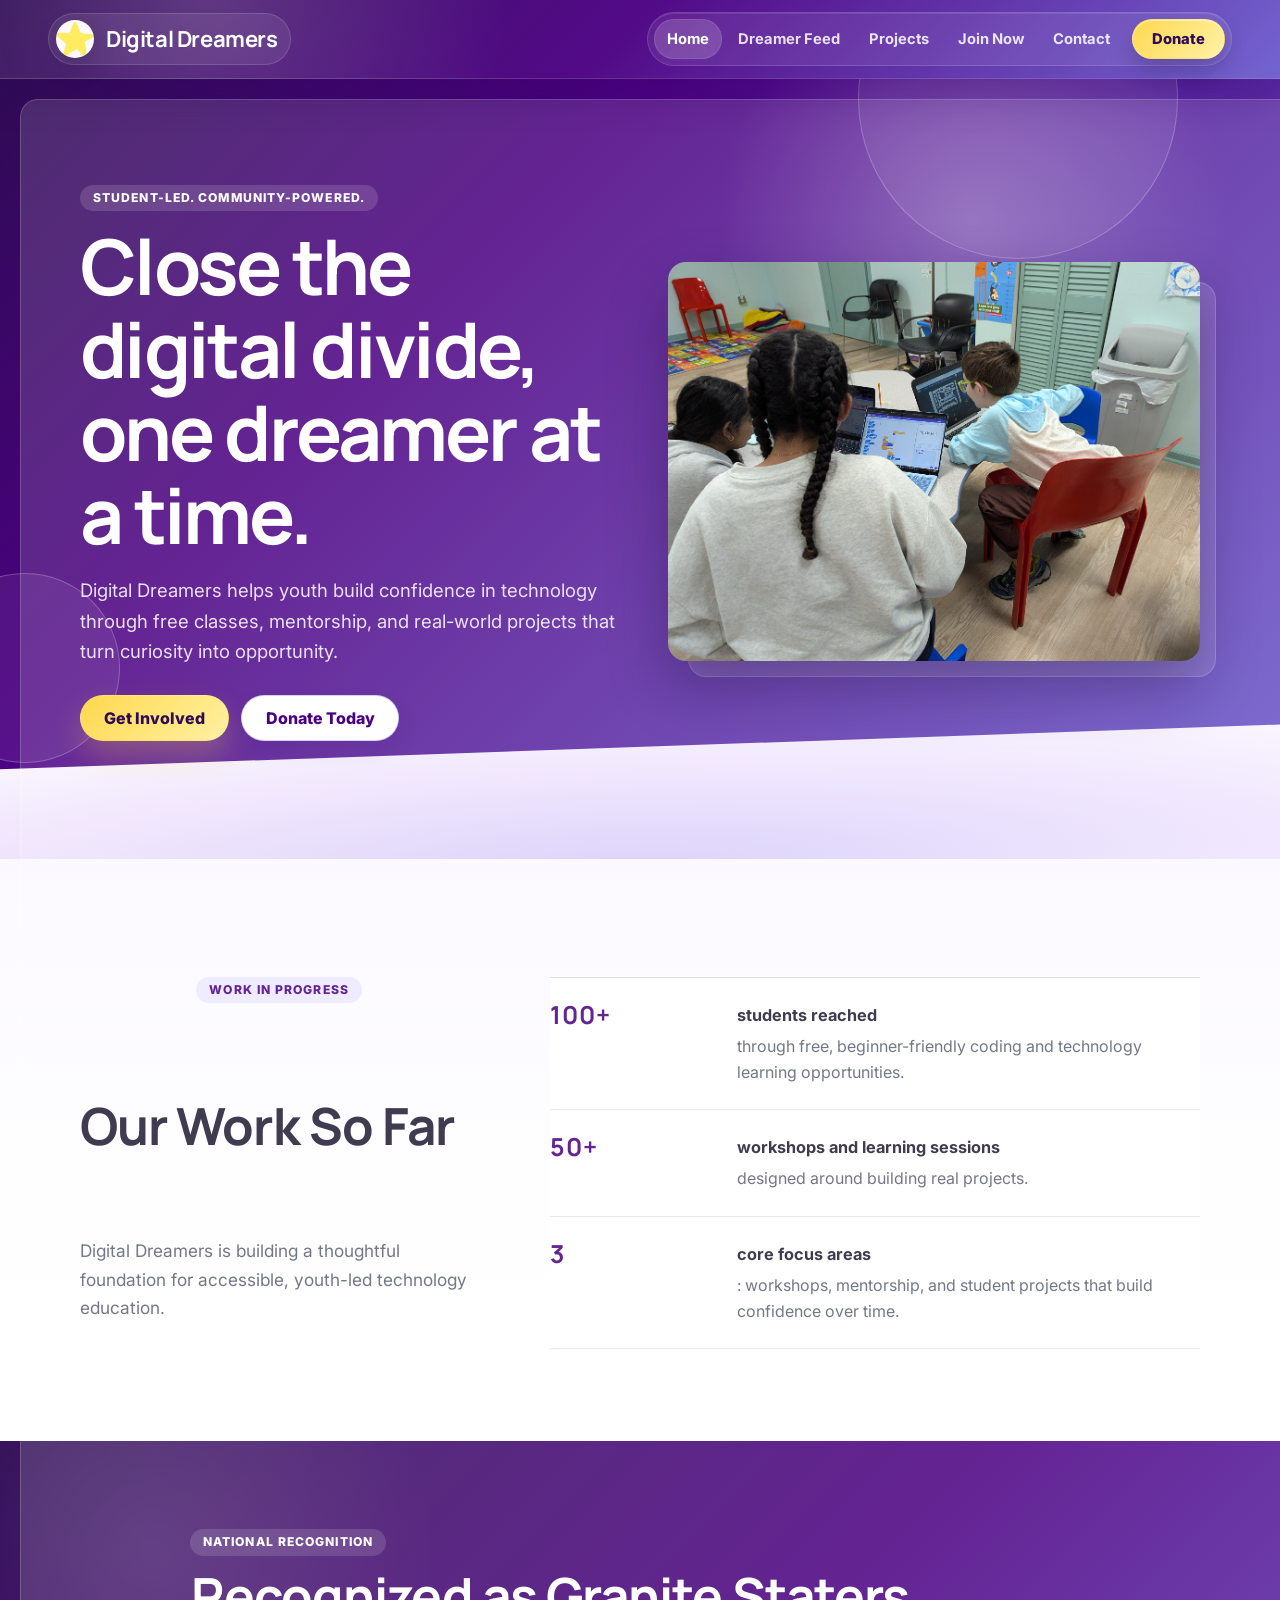
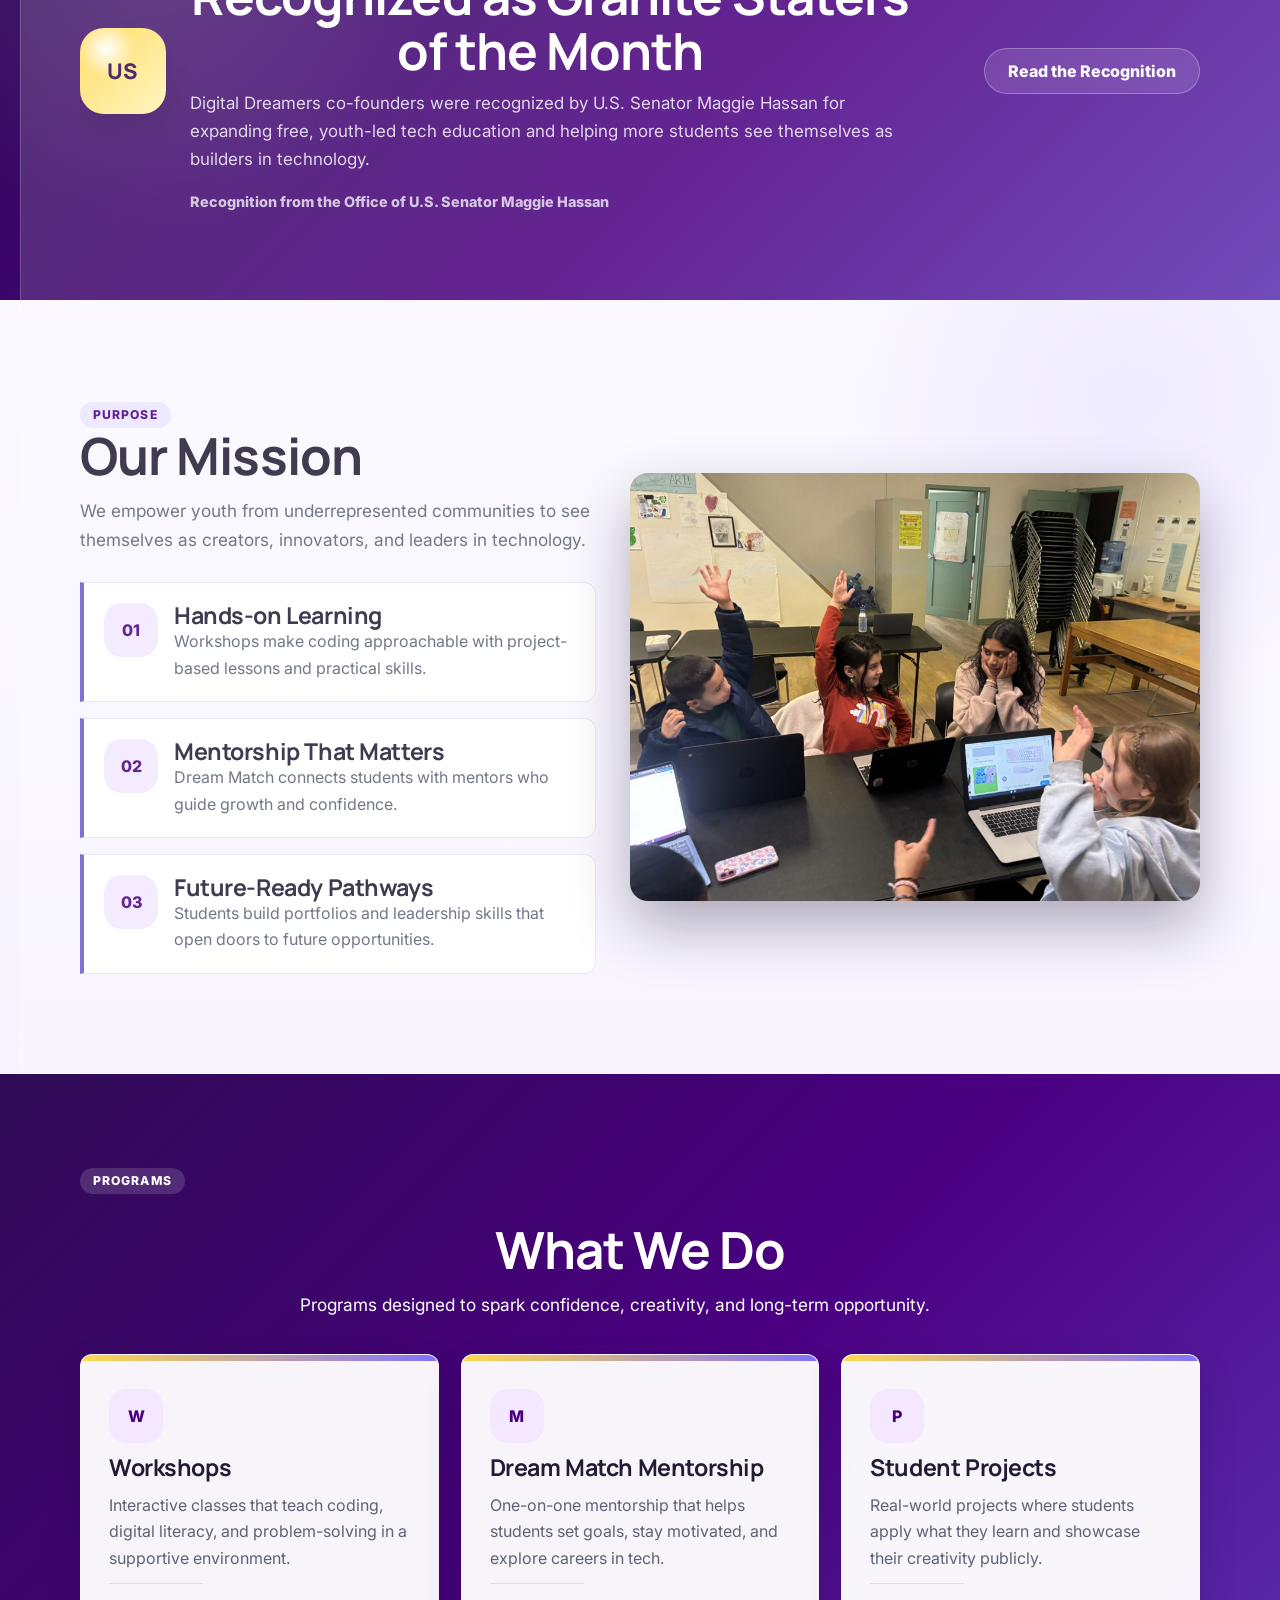
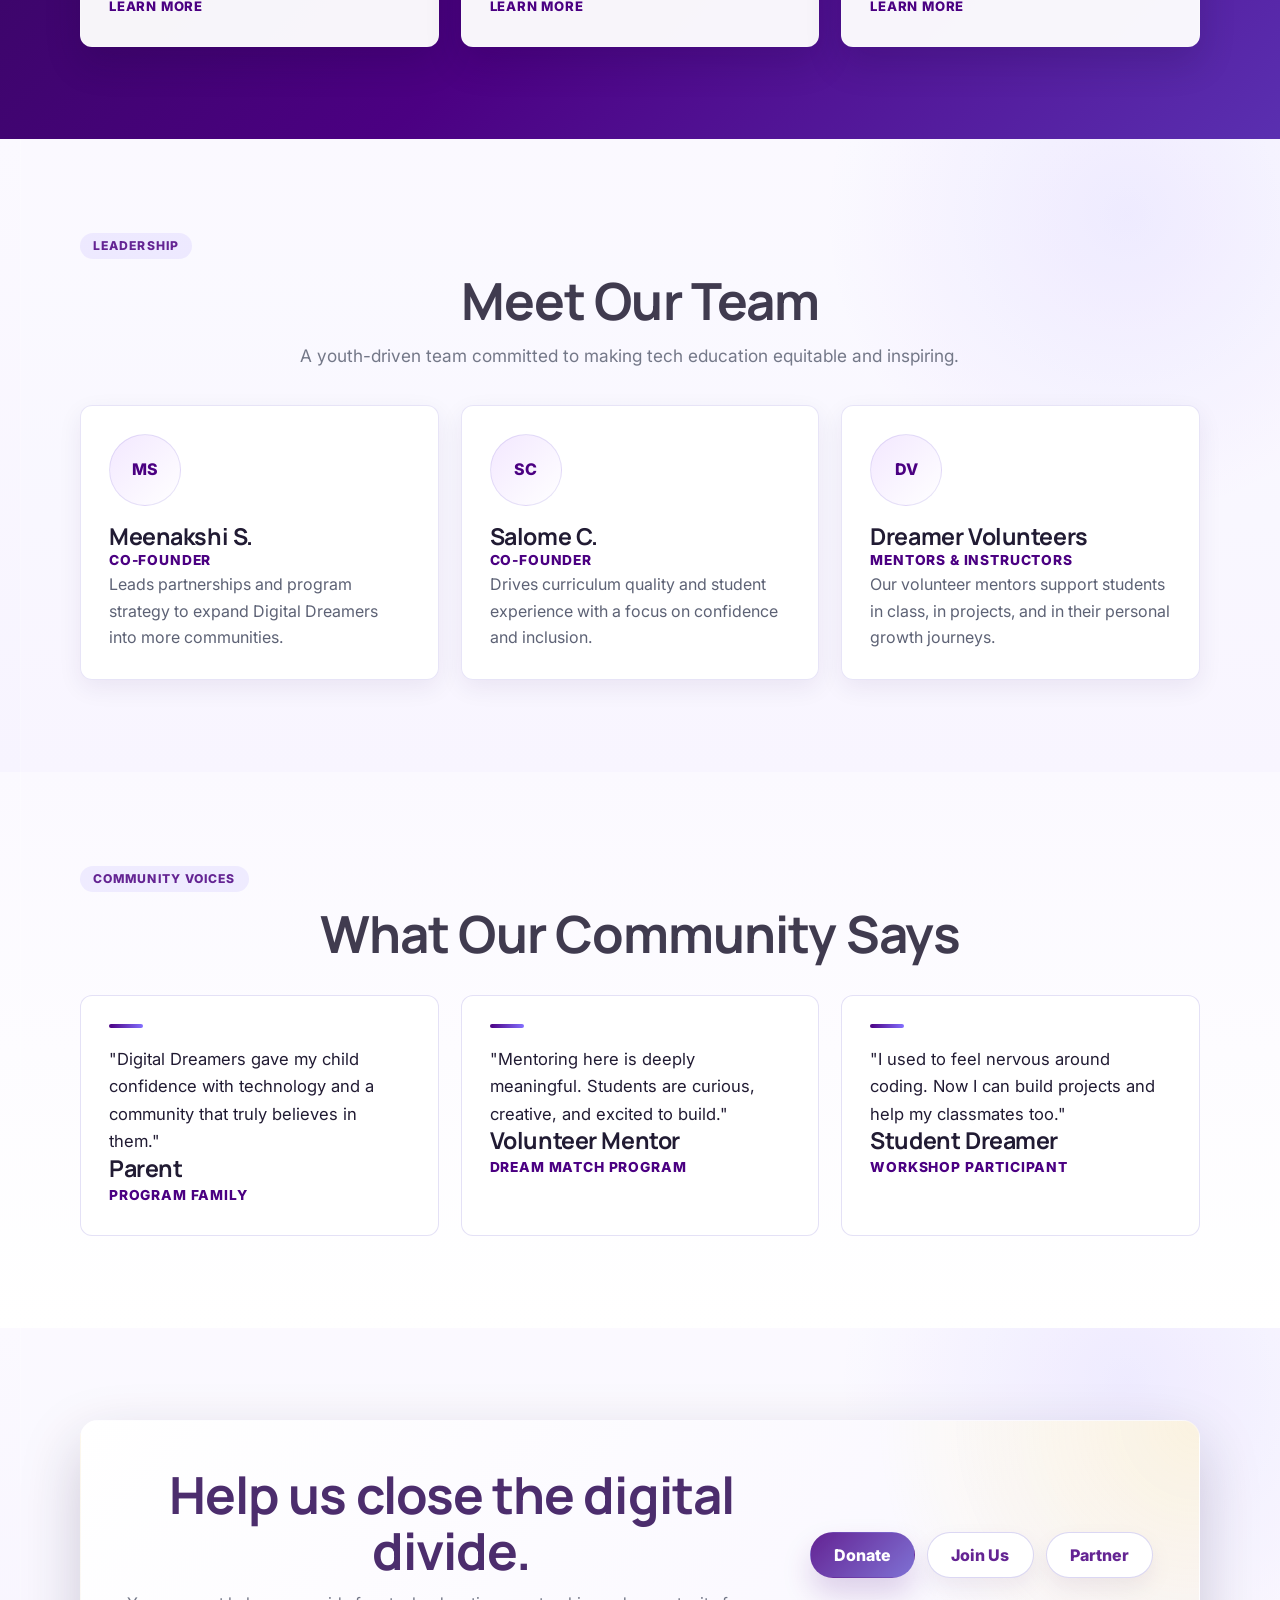
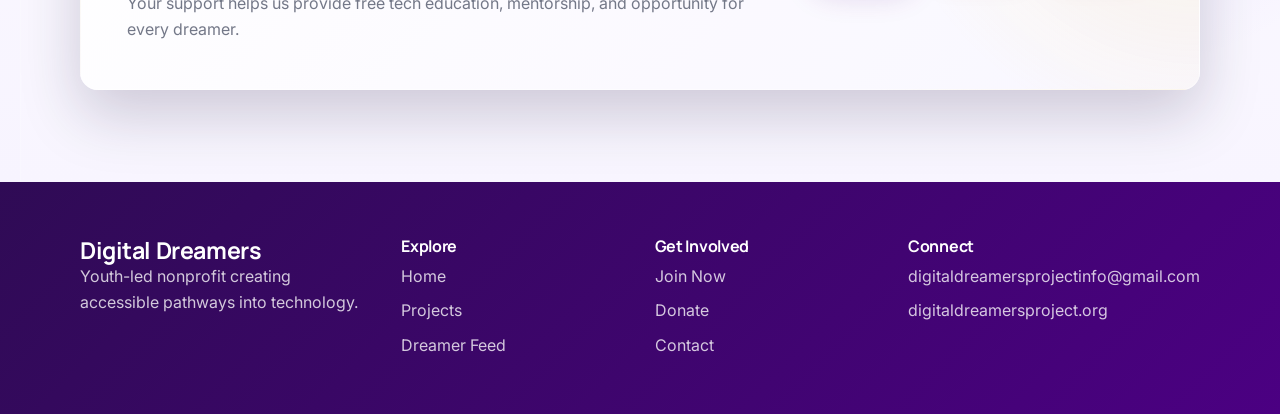
==== commit 4e161ee9: "updated styling" ====
--- a/index.html
+++ b/index.html
@@ -6,7 +6,7 @@
   <title>Digital Dreamers</title>
   <link rel="preconnect" href="https://fonts.googleapis.com">
   <link rel="preconnect" href="https://fonts.gstatic.com" crossorigin>
-  <link href="https://fonts.googleapis.com/css2?family=Inter:wght@400;500;600;700;800&family=Space+Grotesk:wght@500;700&display=swap" rel="stylesheet">
+  <link href="https://fonts.googleapis.com/css2?family=Inter:wght@400;500;600;700;800&family=Manrope:wght@600;700;800&display=swap" rel="stylesheet">
   <link rel="stylesheet" href="styles.css">
 </head>
 <body class="homepage playful-theme">
@@ -52,20 +52,21 @@
 
     <section class="section-v2 impact-section">
       <div class="container">
-        <h2>Our Impact</h2>
-        <p class="section-lead">Growing access to tech education with measurable results.</p>
+        <p class="section-kicker">Work in progress</p>
+        <h2>Our Work So Far</h2>
+        <p class="section-lead">Digital Dreamers is building a thoughtful foundation for accessible, youth-led technology education.</p>
         <div class="impact-grid">
           <article class="metric-card">
-            <h3>500+</h3>
-            <p>Students impacted</p>
+            <h3>100+</h3>
+            <p><strong>students reached</strong> through free, beginner-friendly coding and technology learning opportunities.</p>
           </article>
           <article class="metric-card">
-            <h3>45+</h3>
-            <p>Mentors and volunteers</p>
+            <h3>50+</h3>
+            <p><strong>workshops and learning sessions</strong> designed around building real projects.</p>
           </article>
           <article class="metric-card">
-            <h3>120+</h3>
-            <p>Lessons and programs delivered</p>
+            <h3>3</h3>
+            <p><strong>core focus areas</strong>: workshops, mentorship, and student projects that build confidence over time.</p>
           </article>
         </div>
       </div>
@@ -73,12 +74,16 @@
 
     <section class="section-v2 recognition-band">
       <div class="container recognition-inner">
-        <div>
+        <div class="recognition-medal" aria-hidden="true">
+          <span>US</span>
+        </div>
+        <div class="recognition-copy">
           <p class="recognition-tag">National Recognition</p>
-          <h2>Granite Staters of the Month</h2>
+          <h2>Recognized as Granite Staters of the Month</h2>
           <p>
-            Digital Dreamers co-founders were recognized by U.S. Senator Maggie Hassan as Granite Staters of the Month for expanding free, youth-led tech education in our community.
+            Digital Dreamers co-founders were recognized by U.S. Senator Maggie Hassan for expanding free, youth-led tech education and helping more students see themselves as builders in technology.
           </p>
+          <p class="recognition-source">Recognition from the Office of U.S. Senator Maggie Hassan</p>
         </div>
         <a href="https://www.hassan.senate.gov/news/press-releases/senator-hassan-recognizes-meenakshi-dwaraka-and-salome-castillo-valencia-of-nashua-as-aprils-granite-staters-of-the-month" target="_blank" rel="noopener noreferrer" class="secondary-button">Read the Recognition</a>
       </div>
@@ -87,6 +92,7 @@
     <section class="section-v2">
       <div class="container mission-grid">
         <div>
+          <p class="section-kicker">Purpose</p>
           <h2>Our Mission</h2>
           <p class="section-lead left">
             We empower youth from underrepresented communities to see themselves as creators, innovators, and leaders in technology.
@@ -123,6 +129,7 @@
 
     <section class="section-v2 programs-section">
       <div class="container">
+        <p class="section-kicker">Programs</p>
         <h2>What We Do</h2>
         <p class="section-lead">Programs designed to spark confidence, creativity, and long-term opportunity.</p>
         <div class="program-grid">
@@ -150,6 +157,7 @@
 
     <section class="section-v2">
       <div class="container">
+        <p class="section-kicker">Leadership</p>
         <h2>Meet Our Team</h2>
         <p class="section-lead">A youth-driven team committed to making tech education equitable and inspiring.</p>
         <div class="team-grid">
@@ -177,6 +185,7 @@
 
     <section class="section-v2 testimonials-section">
       <div class="container">
+        <p class="section-kicker">Community voices</p>
         <h2>What Our Community Says</h2>
         <div class="testimonial-grid">
           <article class="testimonial-card">
--- a/styles.css
+++ b/styles.css
@@ -1,2845 +1,959 @@
-/* Enhanced Professional Styles for Digital Dreamers */
-
-/* Custom Properties for Consistent Design */
+/* Digital Dreamers Project: cohesive nonprofit redesign */
 :root {
-  --primary-purple: #6a5acd;
-  --secondary-purple: #836fff;
-  --dark-purple: #4b0082;
-  --light-purple: #f3e8ff;
-  --accent-gold: #ffd700;
-  --text-dark: #2d3748;
-  --text-light: #718096;
+  --purple-950: #2f0b55;
+  --purple-900: #4b0082;
+  --purple-800: #5a2fb0;
+  --purple-700: #6a5acd;
+  --purple-500: #836fff;
+  --purple-200: #ded6ff;
+  --purple-100: #f3e8ff;
+  --purple-50: #fbf9ff;
+  --gold: #ffd84d;
+  --ink: #211b33;
+  --muted: #5d6275;
+  --soft: #f7f4ff;
   --white: #ffffff;
-  --light-bg: #f8fafc;
-  --card-bg: rgba(255, 255, 255, 0.95);
-  --shadow-light: 0 4px 15px rgba(106, 90, 205, 0.1);
-  --shadow-medium: 0 8px 25px rgba(106, 90, 205, 0.15);
-  --shadow-heavy: 0 12px 35px rgba(106, 90, 205, 0.2);
-  --border-radius: 1rem;
-  --transition: all 0.3s cubic-bezier(0.4, 0, 0.2, 1);
-}
-
-/* Base Styles */
+  --border: rgba(106, 90, 205, 0.16);
+  --border-strong: rgba(106, 90, 205, 0.28);
+  --shadow: 0 18px 42px rgba(47, 11, 85, 0.1);
+  --shadow-soft: 0 8px 24px rgba(47, 11, 85, 0.07);
+  --radius: 12px;
+  --radius-lg: 18px;
+  --container: 1120px;
+  --header-height: 78px;
+}
+
 * {
+  box-sizing: border-box;
   margin: 0;
   padding: 0;
-  box-sizing: border-box;
+}
+
+html {
+  scroll-behavior: smooth;
+  scroll-padding-top: var(--header-height);
 }
 
 body {
-  font-family: 'Inter', 'Segoe UI', -apple-system, BlinkMacSystemFont, sans-serif;
-  background: #fff;
-  color: var(--text-dark);
-  line-height: 1.6;
-  scroll-behavior: smooth;
-}
-
+  min-height: 100vh;
+  font-family: "Inter", "Segoe UI", Arial, sans-serif;
+  color: var(--ink);
+  background:
+    radial-gradient(circle at 8% 4%, rgba(131, 111, 255, 0.1), transparent 26%),
+    linear-gradient(180deg, #ffffff 0%, #fbf9ff 52%, #ffffff 100%);
+  line-height: 1.65;
+  text-rendering: optimizeLegibility;
+}
+
+img {
+  display: block;
+  max-width: 100%;
+}
+
+a {
+  color: inherit;
+}
+
+button,
+input,
+textarea {
+  font: inherit;
+}
+
+a:focus-visible,
+button:focus-visible,
+input:focus-visible,
+textarea:focus-visible {
+  outline: 3px solid rgba(131, 111, 255, 0.45);
+  outline-offset: 3px;
+}
+
+h1,
+h2,
+h3,
+h4,
+.logo {
+  font-family: "Manrope", "Inter", sans-serif;
+  letter-spacing: -0.018em;
+  line-height: 1.08;
+}
+
+h1 {
+  font-size: clamp(2.55rem, 6vw, 5rem);
+}
+
+h2 {
+  font-size: clamp(2rem, 4vw, 3.35rem);
+}
+
+h3 {
+  font-size: clamp(1.18rem, 2vw, 1.45rem);
+}
+
+p {
+  color: var(--muted);
+}
+
+.container {
+  width: min(var(--container), calc(100% - 48px));
+  margin-inline: auto;
+}
+
+main {
+  overflow: hidden;
+}
+
+.homepage main {
+  position: relative;
+  background:
+    radial-gradient(ellipse 120% 680px at 50% 0, rgba(131, 111, 255, 0.14), rgba(243, 232, 255, 0.7) 46%, var(--purple-50) 82%),
+    linear-gradient(180deg, var(--purple-50) 0%, #fcfbff 46%, #ffffff 100%);
+}
+
+/* Header */
+.site-header,
 header {
   position: sticky;
   top: 0;
   z-index: 1000;
-  background: #fff;
-  backdrop-filter: blur(20px);
-  border-bottom: 1px solid rgba(106, 90, 205, 0.1);
-  padding: 1rem 2rem;
-  transition: var(--transition);
-  display: flex;
-  justify-content: space-between;
-  align-items: center;
-}
-
-.logo-container {
+  min-height: var(--header-height);
   display: flex;
   align-items: center;
-  gap: 0.75rem;
+  justify-content: space-between;
+  gap: 18px;
+  padding: 12px clamp(20px, 5vw, 48px);
+  background:
+    radial-gradient(circle at 16% 0%, rgba(255, 255, 255, 0.16), transparent 28%),
+    linear-gradient(135deg, rgba(47, 11, 85, 0.96), rgba(75, 0, 130, 0.96) 48%, rgba(106, 90, 205, 0.94));
+  border-bottom: 1px solid rgba(255, 255, 255, 0.16);
+  box-shadow: 0 16px 38px rgba(47, 11, 85, 0.22);
+  backdrop-filter: blur(18px);
+}
+
+.logo-container {
+  display: inline-flex;
+  align-items: center;
+  gap: 12px;
+  min-width: max-content;
+  padding: 6px 12px 6px 7px;
+  border: 1px solid rgba(255, 255, 255, 0.14);
+  border-radius: 999px;
+  background: rgba(255, 255, 255, 0.08);
 }
 
 .logo-img {
-  height: 48px;
-  width: 48px;
+  width: 38px;
+  height: 38px;
+  border-radius: 999px;
   object-fit: cover;
-  border-radius: 12px;
-  box-shadow: 0 4px 12px rgba(106, 90, 205, 0.2);
-  transition: var(--transition);
+  background: #ffffff;
+  box-shadow: 0 10px 24px rgba(15, 5, 35, 0.18);
 }
 
 .logo {
-  font-size: 1.5rem;
+  color: #ffffff;
+  font-size: 1.38rem;
   font-weight: 700;
-  color: var(--primary-purple);
 }
 
 nav {
   display: flex;
-  gap: 2rem;
   align-items: center;
+  gap: 3px;
+  padding: 6px;
+  border: 1px solid rgba(255, 255, 255, 0.14);
+  border-radius: 999px;
+  background: rgba(255, 255, 255, 0.08);
+  box-shadow: inset 0 1px 0 rgba(255, 255, 255, 0.1);
 }
 
 nav a {
   position: relative;
-  text-decoration: none;
-  color: var(--text-dark);
-  font-weight: 500;
-  padding: 0.5rem 1rem;
-  border-radius: 8px;
-  transition: var(--transition);
-  overflow: hidden;
-}
-
-nav a:hover {
-  color: var(--primary-purple);
-  background: rgba(106, 90, 205, 0.05);
-  transform: translateY(-2px);
-}
-
-.cta-button {
-  display: inline-block;
-  background: var(--accent-gold);
-  color: var(--primary-purple);
-  padding: 1rem 2.5rem;
-  border-radius: 50px;
-  font-weight: bold;
-  font-size: 1.1rem;
-  text-decoration: none;
-  text-transform: uppercase;
-  letter-spacing: 0.5px;
-  box-shadow: 0 4px 15px rgba(0, 0, 0, 0.12);
-  transition: var(--transition);
-  position: relative;
-  overflow: hidden;
-}
-
-.cta-button:hover {
-  background: #ffe066;
-  color: var(--dark-purple);
-  transform: translateY(-3px) scale(1.05);
-  box-shadow: 0 8px 25px rgba(255, 215, 0, 0.18);
-}
-
-.hero {
-  background: linear-gradient(135deg, #667eea 0%, #764ba2 100%);
-  color: white;
-  text-align: center;
-  padding: 8rem 2rem 6rem;
-  position: relative;
-  overflow: hidden;
-}
-
-.hero-content {
-  position: relative;
-  max-width: 800px;
-  margin: 0 auto;
-  z-index: 2;
-}
-
-.hero h1 {
-  font-size: clamp(2.5rem, 5vw, 4rem);
-  font-weight: 800;
-  color: white;
-  margin-bottom: 1.5rem;
-  text-shadow: 0 4px 20px rgba(0, 0, 0, 0.3);
-  letter-spacing: -0.02em;
-}
-
-.hero p {
-  font-size: 1.2rem;
-  color: #fff;
-  opacity: 0.95;
-  max-width: 600px;
-  margin: 0 auto 2.5rem;
-}
-
-.section {
-  padding: 6rem 2rem;
-  position: relative;
-}
-
-.section h2 {
-  font-size: clamp(2rem, 4vw, 3rem);
-  font-weight: 700;
-  color: var(--primary-purple);
-  margin-bottom: 3rem;
-  text-align: center;
-}
-
-.section p {
-  font-size: 1.125rem;
-  color: var(--text-light);
-  max-width: 800px;
-  margin: 0 auto 2rem auto;
-  text-align: center;
-}
-
-/* Enhanced About Section */
-.about-container {
-  display: grid;
-  grid-template-columns: 1fr 1fr;
-  gap: 4rem;
-  align-items: center;
-  max-width: 1200px;
-  margin: 0 auto;
-}
-
-.about-text {
-  text-align: left;
-}
-
-.about-text h2 {
-  text-align: left;
-  margin-bottom: 1.5rem;
-}
-
-.about-text p {
-  text-align: left;
-  margin: 0;
-  font-size: 1.125rem;
-}
-
-.about-image {
-  position: relative;
-}
-
-.about-image img {
-  width: 100%;
-  height: auto;
-  border-radius: var(--border-radius);
-  box-shadow: var(--shadow-medium);
-  transition: var(--transition);
-}
-
-.about-image::before {
-  content: '';
-  position: absolute;
-  top: 20px;
-  left: 20px;
-  right: -20px;
-  bottom: -20px;
-  background: linear-gradient(135deg, var(--primary-purple), var(--secondary-purple));
-  border-radius: var(--border-radius);
-  z-index: -1;
-  opacity: 0.2;
-  transition: var(--transition);
-}
-
-.about-image:hover::before {
-  transform: translate(-10px, -10px);
-  opacity: 0.3;
-}
-
-.about-image:hover img {
-  transform: translate(-10px, -10px);
-}
-
-/* Enhanced Mission Section */
-#mission {
-  background: var(--light-bg);
-  position: relative;
-}
-
-#mission .section-content {
-  display: flex;
-  flex-wrap: wrap;
+  display: inline-flex;
   align-items: center;
   justify-content: center;
-  gap: 3rem;
-  margin-top: 3rem;
-  max-width: 1200px;
-  margin-left: auto;
-  margin-right: auto;
-}
-
-#mission .mission-image {
-  flex: 1 1 400px;
-  max-width: 500px;
-}
-
-#mission .mission-image img {
-  width: 100%;
-  height: 300px;
-  object-fit: cover;
-  border-radius: var(--border-radius);
-  box-shadow: var(--shadow-medium);
-  transition: var(--transition);
-}
-
-#mission .mission-image img:hover {
-  transform: scale(1.02);
-  box-shadow: var(--shadow-heavy);
-}
-
-#mission .mission-text {
-  flex: 1 1 400px;
-  max-width: 600px;
-}
-
-#mission .mission-text p {
-  font-size: 1.1rem;
-  text-align: justify;
-  margin-bottom: 1.5rem;
-  color: var(--text-light);
-}
-
-/* Enhanced Values Section */
-.values-section {
-  text-align: center;
-  background: linear-gradient(135deg, var(--light-bg) 0%, #e2e8f0 100%);
-  position: relative;
-  padding: 6rem 2rem;
-  color:#6a5acd;
-}
-
-.values-section::before {
-  content: '';
-  position: absolute;
-  top: 0;
-  left: 0;
-  right: 0;
-  bottom: 0;
-  background: url('data:image/svg+xml,<svg xmlns="http://www.w3.org/2000/svg" viewBox="0 0 100 100"><circle cx="10" cy="10" r="2" fill="%236a5acd" opacity="0.05"/><circle cx="90" cy="90" r="2" fill="%236a5acd" opacity="0.05"/><circle cx="30" cy="70" r="1" fill="%236a5acd" opacity="0.05"/></svg>');
-  opacity: 0.5;
-}
-
-.values-section h2 {
-  position: relative;
-  z-index: 2;
-}
-
-.values-container {
-  position: relative;
-  z-index: 2;
-  display: grid;
-  grid-template-columns: repeat(auto-fit, minmax(280px, 1fr));
-  gap: 2rem;
-  max-width: 1400px;
-  margin: 0 auto;
-}
-
-.value-circle {
-  background: var(--card-bg);
-  backdrop-filter: blur(10px);
-  border: 2px solid rgba(106, 90, 205, 0.1);
-  border-radius: 20px;
-  padding: 2.5rem 2rem;
-  text-align: center;
-  transition: var(--transition);
-  position: relative;
-  overflow: hidden;
-  min-height: 200px;
-  display: flex;
-  flex-direction: column;
+  min-height: 40px;
+  padding: 0 13px;
+  border-radius: 999px;
+  color: rgba(255, 255, 255, 0.86);
+  font-size: 0.92rem;
+  font-weight: 700;
+  text-decoration: none;
+  transition: color 0.2s ease, background 0.2s ease, transform 0.2s ease, box-shadow 0.2s ease;
+}
+
+nav a:hover {
+  color: #ffffff;
+  background: rgba(255, 255, 255, 0.14);
+  box-shadow: inset 0 0 0 1px rgba(255, 255, 255, 0.08);
+  transform: translateY(-1px);
+}
+
+.homepage nav a[href="index.html"],
+.page-blog nav a[href="blog.html"],
+.page-projects nav a[href="projects.html"],
+.page-join nav a[href="join.html"],
+.page-contact nav a[href="contact.html"],
+.page-donate nav a[href="donate.html"]:not(.nav-donate) {
+  color: #ffffff;
+  background: rgba(255, 255, 255, 0.16);
+  box-shadow: inset 0 0 0 1px rgba(255, 255, 255, 0.1);
+}
+
+.hamburger {
+  display: none;
+  border: 0;
+  background: rgba(255, 255, 255, 0.14);
+  color: #ffffff;
+  width: 44px;
+  height: 44px;
+  border-radius: 14px;
+  font-size: 1.45rem;
+  line-height: 1;
+  cursor: pointer;
+}
+
+/* Buttons */
+.cta-button,
+.secondary-button,
+.card-content a {
+  display: inline-flex;
+  align-items: center;
   justify-content: center;
-}
-
-.value-circle::before {
-  content: '';
-  position: absolute;
-  top: 0;
-  left: 0;
-  right: 0;
-  height: 4px;
-  background: linear-gradient(90deg, var(--primary-purple), var(--secondary-purple));
-  transform: scaleX(0);
-  transition: transform 0.3s;
-}
-
-.value-circle:hover::before {
-  transform: scaleX(1);
-}
-
-.value-circle:hover {
-  transform: translateY(-10px);
-  box-shadow: var(--shadow-heavy);
-  border-color: var(--primary-purple);
-  background: var(--white);
-}
-
-.value-circle h3 {
-  font-size: 1.4rem;
-  font-weight: 700;
-  color: var(--primary-purple);
-  margin-bottom: 1rem;
-}
-
-.value-circle p {
-  font-size: 1rem;
-  color: var(--text-light);
-  margin: 0;
-  text-align: center;
-  line-height: 1.6;
-}
-
-/* Enhanced Dreamer Section */
-.dreamer-section {
-  text-align: center;
-  background: var(--white);
-  position: relative;
-  padding: 6rem 2rem;
-  color:#6a5acd;
-}
-
-.dreamer-content {
-  display: grid;
-  grid-template-columns: 2fr 1fr;
-  gap: 4rem;
-  align-items: start;
-  max-width: 1200px;
-  margin: 0 auto;
-}
-
-.dreamer-description-container {
-  text-align: left;
-}
-
-.dreamer-description {
-  font-size: 1.125rem;
-  color: var(--text-light);
-  margin-bottom: 1.5rem;
-  text-align: justify;
-  line-height: 1.7;
-}
-
-.dreamer-image {
-  width: 100%;
-  height: 500px;
-  object-fit: cover;
-  border-radius: var(--border-radius);
-  box-shadow: var(--shadow-medium);
-  transition: var(--transition);
-}
-
-.dreamer-image:hover {
-  transform: scale(1.02);
-  box-shadow: var(--shadow-heavy);
-}
-
-.card-content {
-  margin-top: 2rem;
-  padding-top: 1.5rem;
-  border-top: 2px solid rgba(106, 90, 205, 0.1);
-}
-
+  min-height: 46px;
+  border-radius: 999px;
+  padding: 0.86rem 1.45rem;
+  border: 1px solid transparent;
+  font-weight: 800;
+  text-decoration: none;
+  line-height: 1;
+  transition: transform 0.2s ease, box-shadow 0.2s ease, background 0.2s ease, color 0.2s ease, border-color 0.2s ease;
+}
+
+.cta-button,
 .card-content a {
-  display: inline-block;
-  background: linear-gradient(135deg, var(--primary-purple), var(--secondary-purple));
-  color: white;
-  padding: 0.75rem 1.5rem;
-  border-radius: 8px;
-  text-decoration: none;
-  font-weight: 600;
-  transition: var(--transition);
-}
-
+  color: #ffffff;
+  background: linear-gradient(135deg, var(--purple-900), var(--purple-700) 58%, var(--purple-500));
+  box-shadow: 0 14px 26px rgba(75, 0, 130, 0.2);
+}
+
+.cta-button:hover,
+.secondary-button:hover,
 .card-content a:hover {
   transform: translateY(-2px);
-  box-shadow: var(--shadow-medium);
-}
-
-/* Enhanced Article Cards */
-.article-boxes {
-  display: grid;
-  grid-template-columns: repeat(auto-fit, minmax(300px, 1fr));
-  gap: 2rem;
-  max-width: 1200px;
-  margin: 3rem auto 0;
-}
-
-.article-card {
-  background: var(--card-bg);
-  backdrop-filter: blur(10px);
-  border-radius: var(--border-radius);
-  padding: 2.5rem 2rem;
-  box-shadow: var(--shadow-light);
-  transition: var(--transition);
-  position: relative;
-  overflow: hidden;
-  border: 1px solid rgba(106, 90, 205, 0.1);
-}
-
-.article-card::before {
-  content: '';
-  position: absolute;
-  top: 0;
-  left: 0;
-  right: 0;
-  height: 4px;
-  background: linear-gradient(90deg, var(--primary-purple), var(--secondary-purple));
-  transform: scaleX(0);
-  transition: transform 0.3s;
-}
-
-.article-card:hover::before {
-  transform: scaleX(1);
-}
-
-.article-card:hover {
-  transform: translateY(-8px);
-  box-shadow: var(--shadow-heavy);
-  background: var(--white);
-}
-
-.article-card-title {
-  font-size: 1.4rem;
-  font-weight: 700;
-  color: var(--primary-purple);
-  margin-bottom: 1.5rem;
-}
-
-.article-card p {
-  font-size: 1rem;
-  color: var(--text-light);
-  margin: 0;
-  text-align: left;
-  line-height: 1.6;
-}
-
-.article-card a {
-  color: var(--primary-purple);
-  font-weight: 600;
-  text-decoration: none;
-  transition: var(--transition);
-  border-bottom: 2px solid transparent;
-}
-
-.article-card a:hover {
-  color: var(--secondary-purple);
-  border-bottom-color: var(--secondary-purple);
-}
-
-/* Enhanced Schedule Table */
-.schedule-table {
-  max-width: 1000px;
-  margin: 3rem auto 0;
-  border-radius: var(--border-radius);
-  overflow: hidden;
-  box-shadow: var(--shadow-medium);
-  background: var(--white);
-}
-
-.schedule-table table {
-  width: 100%;
-  border-collapse: collapse;
-}
-
-.schedule-table th {
-  background: linear-gradient(135deg, var(--primary-purple), var(--secondary-purple));
-  color: white;
-  padding: 1.5rem 1rem;
-  font-weight: 700;
-  text-align: left;
-  font-size: 1.1rem;
-}
-
-.schedule-table td {
-  padding: 1.5rem 1rem;
-  border-bottom: 1px solid rgba(106, 90, 205, 0.1);
-  transition: var(--transition);
-  font-size: 1rem;
-}
-
-.schedule-table tr:hover td {
-  background: rgba(106, 90, 205, 0.05);
-}
-
-.schedule-table tr:last-child td {
-  border-bottom: none;
-}
-
-/* Enhanced Footer */
-footer {
-  background: linear-gradient(135deg, var(--text-dark), #1a202c);
-  color: white;
-  text-align: center;
-  padding: 3rem 2rem;
-  font-size: 1rem;
-}
-
-/* Enhanced Animations */
-@keyframes fadeInUp {
-  from {
-    opacity: 0;
-    transform: translateY(30px);
-  }
-  to {
-    opacity: 1;
-    transform: translateY(0);
-  }
-}
-
-@keyframes pulse {
-  0%, 100% { opacity: 1; }
-  50% { opacity: 0.8; }
-}
-
-.hero-content > * {
-  animation: fadeInUp 0.8s ease-out both;
-}
-
-.hero-content h1 { animation-delay: 0.2s; }
-.hero-content p { animation-delay: 0.4s; }
-.hero-content .cta-button { animation-delay: 0.6s; }
-
-/* Mobile Responsiveness */
-.hamburger {
-  display: none;
-  font-size: 1.5rem;
-  background: none;
-  border: none;
-  color: var(--primary-purple);
-  cursor: pointer;
-  padding: 0.5rem;
-  border-radius: 8px;
-  transition: var(--transition);
-}
-
-.hamburger:hover {
-  background: rgba(106, 90, 205, 0.1);
-}
-
-@media (max-width: 768px) {
-  .hamburger {
-    display: block;
-  }
-
-  nav {
-    display: none;
-    position: absolute;
-    top: 100%;
-    left: 0;
-    right: 0;
-    background: rgba(255, 255, 255, 0.95);
-    backdrop-filter: blur(20px);
-    flex-direction: column;
-    padding: 1rem;
-    border-top: 1px solid rgba(106, 90, 205, 0.1);
-    box-shadow: var(--shadow-light);
-  }
-
-  nav.active {
-    display: flex;
-  }
-
-  nav a {
-    padding: 1rem;
-    border-radius: 8px;
-    margin: 0;
-  }
-
-  .about-container {
-    grid-template-columns: 1fr;
-    gap: 3rem;
-    text-align: center;
-  }
-
-  .about-text {
-    text-align: center;
-  }
-
-  .about-text h2 {
-    text-align: center;
-  }
-
-  .about-text p {
-    text-align: center;
-  }
-
-  .dreamer-content {
-    grid-template-columns: 1fr;
-    gap: 3rem;
-    text-align: center;
-  }
-
-  .dreamer-description-container {
-    text-align: center;
-  }
-
-  .dreamer-description {
-    text-align: center;
-  }
-
-  .dreamer-image {
-    height: 400px;
-  }
-
-  .values-container {
-    grid-template-columns: 1fr;
-    gap: 1.5rem;
-  }
-
-  #mission .section-content {
-    flex-direction: column;
-    gap: 2rem;
-  }
-
-  #mission .mission-text p {
-    text-align: center;
-  }
-
-  .section {
-    padding: 4rem 1rem;
-  }
-
-  .hero {
-    padding: 6rem 1rem 4rem;
-  }
-}
-
-@media (max-width: 480px) {
-  .article-boxes {
-    grid-template-columns: 1fr;
-  }
-
-  .schedule-table {
-    font-size: 0.9rem;
-  }
-
-  .schedule-table th,
-  .schedule-table td {
-    padding: 1rem 0.5rem;
-  }
-
-  .value-circle {
-    padding: 2rem 1.5rem;
-    min-height: 180px;
-  }
-
-  .article-card {
-    padding: 2rem 1.5rem;
-  }
-}
-
-/* Additional Professional Touches */
-.section-wrapper {
-  max-width: 1200px;
-  margin: 0 auto;
-  padding: 0 2rem;
-}
-
-/* Smooth scroll offset for sticky header */
-html {
-  scroll-padding-top: 80px;
-}
-
-/* Focus states for accessibility */
-a:focus,
-button:focus {
-  outline: 2px solid var(--primary-purple);
-  outline-offset: 2px;
-}
-
-/* Loading states */
-.loading {
-  animation: pulse 2s infinite;
-}
-
-/* Light section backgrounds */
-.section.light {
-  background: var(--light-bg);
-}
-
-/* Ensure proper spacing for inline elements */
-.section p + .article-boxes,
-.section p + .schedule-table {
-  margin-top: 3rem;
-}
-
-/* Enhanced Blog Styles */
-.blog-container {
-  max-width: 1200px;
-  margin: 0 auto;
-  padding: 4rem 2rem;
-  display: grid;
-  grid-template-columns: repeat(auto-fit, minmax(350px, 1fr));
-  gap: 2.5rem;
-}
-
-.blog-card {
-  background: var(--card-bg);
-  backdrop-filter: blur(10px);
-  border-radius: var(--border-radius);
-  padding: 2.5rem 2rem;
-  box-shadow: var(--shadow-light);
-  transition: var(--transition);
-  position: relative;
-  overflow: hidden;
-  border: 1px solid rgba(106, 90, 205, 0.1);
-  cursor: pointer;
-  min-height: 280px;
-  display: flex;
-  flex-direction: column;
-  justify-content: space-between;
-}
-
-.blog-card::before {
-  content: '';
-  position: absolute;
-  top: 0;
-  left: 0;
-  right: 0;
-  height: 4px;
-  background: linear-gradient(90deg, var(--primary-purple), var(--secondary-purple));
-  transform: scaleX(0);
-  transition: transform 0.3s;
-}
-
-.blog-card:hover::before {
-  transform: scaleX(1);
-}
-
-.blog-card:hover {
-  transform: translateY(-8px);
-  box-shadow: var(--shadow-heavy);
-  background: var(--white);
-  border-color: var(--primary-purple);
-}
-
-.blog-card-title {
-  font-size: 1.5rem;
-  font-weight: 700;
-  color: var(--primary-purple);
-  margin-bottom: 1rem;
-  line-height: 1.3;
-  transition: var(--transition);
-}
-
-.blog-card:hover .blog-card-title {
-  color: var(--secondary-purple);
-}
-
-.blog-card-author {
-  font-size: 0.95rem;
-  color: var(--text-light);
-  font-weight: 600;
-  margin-bottom: 1.5rem;
-  padding-bottom: 1rem;
-  border-bottom: 2px solid rgba(106, 90, 205, 0.1);
-  position: relative;
-}
-
-.blog-card-author::before {
-  content: '✍️';
-  margin-right: 0.5rem;
-}
-
-.blog-card-excerpt {
-  font-size: 1rem;
-  color: var(--text-light);
-  line-height: 1.6;
-  flex-grow: 1;
-  display: -webkit-box;
-  -webkit-line-clamp: 4;
-  -webkit-box-orient: vertical;
-  overflow: hidden;
-}
-
-/* Blog Modal Styles */
-.blog-modal {
-  display: none;
-  position: fixed;
-  z-index: 2000;
-  left: 0;
-  top: 0;
-  width: 100%;
-  height: 100%;
-  background: rgba(0, 0, 0, 0.7);
-  backdrop-filter: blur(5px);
-  animation: fadeIn 0.3s ease-out;
-}
-
-.blog-modal.active {
-  display: flex;
-  align-items: center;
-  justify-content: center;
-  padding: 2rem;
-}
-
-.blog-modal-content {
-  background: var(--white);
-  border-radius: var(--border-radius);
-  padding: 3rem;
-  max-width: 900px;
-  max-height: 90vh;
-  overflow-y: auto;
-  position: relative;
-  box-shadow: var(--shadow-heavy);
-  animation: slideUp 0.4s ease-out;
-  border: 1px solid rgba(106, 90, 205, 0.1);
-}
-
-.blog-modal-close {
-  position: absolute;
-  top: 1.5rem;
-  right: 1.5rem;
-  background: none;
-  border: none;
-  font-size: 2rem;
-  color: var(--text-light);
-  cursor: pointer;
-  width: 40px;
-  height: 40px;
-  display: flex;
-  align-items: center;
-  justify-content: center;
-  border-radius: 50%;
-  transition: var(--transition);
-}
-
-.blog-modal-close:hover {
-  background: rgba(106, 90, 205, 0.1);
-  color: var(--primary-purple);
-  transform: scale(1.1);
-}
-
-.modal-title {
-  font-size: 2.5rem;
-  font-weight: 800;
-  background: linear-gradient(135deg, var(--primary-purple), var(--secondary-purple));
-  -webkit-background-clip: text;
-  -webkit-text-fill-color: transparent;
-  background-clip: text;
-  margin-bottom: 2rem;
-  line-height: 1.2;
-  padding-right: 3rem;
-}
-
-#modal-content {
-  font-size: 1.125rem;
-  line-height: 1.7;
-  color: var(--text-dark);
-}
-
-#modal-content p {
-  margin-bottom: 1.5rem;
-  text-align: justify;
-  color: var(--text-light);
-}
-
-#modal-content p:last-child {
-  margin-bottom: 0;
-  font-style: italic;
-  color: var(--primary-purple);
-  font-weight: 600;
-  text-align: center;
-  margin-top: 2rem;
-  padding-top: 2rem;
-  border-top: 2px solid rgba(106, 90, 205, 0.1);
-}
-
-#modal-content strong {
-  color: var(--primary-purple);
-  font-weight: 700;
-}
-
-#modal-content em {
-  color: var(--secondary-purple);
-  font-style: italic;
-}
-
-/* Custom scrollbar for modal */
-.blog-modal-content::-webkit-scrollbar {
-  width: 8px;
-}
-
-.blog-modal-content::-webkit-scrollbar-track {
-  background: rgba(106, 90, 205, 0.1);
-  border-radius: 4px;
-}
-
-.blog-modal-content::-webkit-scrollbar-thumb {
-  background: linear-gradient(135deg, var(--primary-purple), var(--secondary-purple));
-  border-radius: 4px;
-}
-
-.blog-modal-content::-webkit-scrollbar-thumb:hover {
-  background: var(--dark-purple);
-}
-
-/* Blog page specific animations */
-@keyframes fadeIn {
-  from { opacity: 0; }
-  to { opacity: 1; }
-}
-
-@keyframes slideUp {
-  from {
-    opacity: 0;
-    transform: translateY(50px) scale(0.95);
-  }
-  to {
-    opacity: 1;
-    transform: translateY(0) scale(1);
-  }
-}
-
-/* Staggered animation for blog cards */
-.blog-card:nth-child(1) { animation: fadeInUp 0.6s ease-out 0.1s both; }
-.blog-card:nth-child(2) { animation: fadeInUp 0.6s ease-out 0.2s both; }
-.blog-card:nth-child(3) { animation: fadeInUp 0.6s ease-out 0.3s both; }
-.blog-card:nth-child(4) { animation: fadeInUp 0.6s ease-out 0.4s both; }
-.blog-card:nth-child(5) { animation: fadeInUp 0.6s ease-out 0.5s both; }
-
-/* Blog responsive design */
-@media (max-width: 768px) {
-  .blog-container {
-    grid-template-columns: 1fr;
-    padding: 3rem 1rem;
-    gap: 2rem;
-  }
-
-  .blog-card {
-    padding: 2rem 1.5rem;
-    min-height: 250px;
-  }
-
-  .blog-card-title {
-    font-size: 1.3rem;
-  }
-
-  .blog-modal-content {
-    padding: 2rem 1.5rem;
-    margin: 1rem;
-    max-height: 85vh;
-  }
-
-  .modal-title {
-    font-size: 2rem;
-    padding-right: 2rem;
-  }
-
-  .blog-modal-close {
-    top: 1rem;
-    right: 1rem;
-    font-size: 1.5rem;
-    width: 35px;
-    height: 35px;
-  }
-
-  #modal-content {
-    font-size: 1rem;
-  }
-}
-
-@media (max-width: 480px) {
-  .blog-container {
-    padding: 2rem 1rem;
-  }
-
-  .blog-card {
-    padding: 1.5rem;
-    min-height: 220px;
-  }
-
-  .blog-card-title {
-    font-size: 1.2rem;
-  }
-
-  .blog-card-excerpt {
-    -webkit-line-clamp: 3;
-  }
-
-  .blog-modal.active {
-    padding: 1rem;
-  }
-
-  .blog-modal-content {
-    padding: 1.5rem;
-    margin: 0.5rem;
-  }
-
-  .modal-title {
-    font-size: 1.8rem;
-    margin-bottom: 1.5rem;
-  }
-
-  #modal-content {
-    font-size: 0.95rem;
-    line-height: 1.6;
-  }
-}
-
-/* Additional blog enhancements */
-.blog-card-meta {
-  display: flex;
-  align-items: center;
-  gap: 1rem;
-  margin-top: auto;
-  padding-top: 1.5rem;
-  font-size: 0.9rem;
-  color: var(--text-light);
-}
-
-.blog-card-date {
-  display: flex;
-  align-items: center;
-  gap: 0.5rem;
-}
-
-.blog-card-date::before {
-  content: '📅';
-}
-
-.blog-card-readtime {
-  display: flex;
-  align-items: center;
-  gap: 0.5rem;
-}
-
-.blog-card-readtime::before {
-  content: '⏱️';
-}
-
-/* Blog section headers */
-.blog-section-header {
-  text-align: center;
-  padding: 4rem 2rem 2rem;
-  background: linear-gradient(135deg, var(--light-bg) 0%, #e2e8f0 100%);
-}
-
-.blog-section-header h1 {
-  font-size: clamp(2.5rem, 5vw, 4rem);
-  font-weight: 800;
-  background: linear-gradient(135deg, var(--primary-purple), var(--secondary-purple));
-  -webkit-background-clip: text;
-  -webkit-text-fill-color: transparent;
-  background-clip: text;
-  margin-bottom: 1rem;
-}
-
-.blog-section-header p {
-  font-size: 1.2rem;
-  color: var(--text-light);
-  max-width: 600px;
-  margin: 0 auto;
-}
-
-/* Enhanced Projects Page Styles */
-.projects-hero {
-  background: linear-gradient(135deg, #667eea 0%, #764ba2 100%);
-  position: relative;
-  overflow: hidden;
-  padding: 6rem 2rem 4rem;
-  text-align: center;
-}
-
-.projects-hero::before {
-  content: '';
-  position: absolute;
-  top: 0;
-  left: 0;
-  right: 0;
-  bottom: 0;
-  background: url('data:image/svg+xml,<svg xmlns="http://www.w3.org/2000/svg" viewBox="0 0 100 100"><defs><pattern id="project-grain" width="100" height="100" patternUnits="userSpaceOnUse"><circle cx="20" cy="20" r="1" fill="%23ffffff" opacity="0.1"/><circle cx="80" cy="80" r="1" fill="%23ffffff" opacity="0.1"/><circle cx="40" cy="60" r="1" fill="%23ffffff" opacity="0.1"/></pattern></defs><rect width="100" height="100" fill="url(%23project-grain)"/></svg>');
-  opacity: 0.3;
-}
-
-.projects-hero-content {
-  position: relative;
-  max-width: 800px;
-  margin: 0 auto;
-  z-index: 2;
-}
-
-.projects-hero h1 {
-  font-size: clamp(2.5rem, 5vw, 4rem);
-  font-weight: 800;
-  color: white;
-  margin-bottom: 1.5rem;
-  text-shadow: 0 4px 20px rgba(0, 0, 0, 0.3);
-  letter-spacing: -0.02em;
-}
-
-.projects-hero p {
-  font-size: 1.25rem;
-  color: rgba(255, 255, 255, 0.9);
-  margin-bottom: 2rem;
-  max-width: 600px;
-  margin-left: auto;
-  margin-right: auto;
-}
-
-/* Project Grid Layout */
-.project-grid {
-  display: grid;
-  grid-template-columns: repeat(auto-fit, minmax(350px, 1fr));
-  gap: 2.5rem;
-  max-width: 1400px;
-  margin: 0 auto;
-  padding: 0 2rem;
-}
-
-/* Enhanced Project Cards */
-.project-card {
-  background: var(--card-bg);
-  backdrop-filter: blur(10px);
-  border-radius: var(--border-radius);
-  overflow: hidden;
-  box-shadow: var(--shadow-light);
-  transition: var(--transition);
-  position: relative;
-  border: 1px solid rgba(106, 90, 205, 0.1);
-  cursor: pointer;
-  min-height: 400px;
-  display: flex;
-  flex-direction: column;
-}
-
-.project-card::before {
-  content: '';
-  position: absolute;
-  top: 0;
-  left: 0;
-  right: 0;
-  height: 4px;
-  background: linear-gradient(90deg, var(--primary-purple), var(--secondary-purple));
-  transform: scaleX(0);
-  transition: transform 0.3s;
-  z-index: 2;
-}
-
-.project-card:hover::before {
-  transform: scaleX(1);
-}
-
-.project-card:hover {
-  transform: translateY(-10px);
-  box-shadow: var(--shadow-heavy);
-  background: var(--white);
-  border-color: var(--primary-purple);
-}
-
-/* Project Card Images */
-.project-card img {
-  width: 100%;
-  height: 200px;
-  object-fit: cover;
-  transition: var(--transition);
-  border-bottom: 1px solid rgba(106, 90, 205, 0.1);
-}
-
-.project-card:hover img {
-  transform: scale(1.05);
-}
-
-/* Project Card Content */
-.project-card .card-content {
-  padding: 2rem;
-  flex-grow: 1;
-  display: flex;
-  flex-direction: column;
-  justify-content: space-between;
-}
-
-.project-card h3 {
-  font-size: 1.5rem;
-  font-weight: 700;
-  color: var(--primary-purple);
-  margin-bottom: 1rem;
-  line-height: 1.3;
-  transition: var(--transition);
-}
-
-.project-card:hover h3 {
-  color: var(--secondary-purple);
-}
-
-.project-card p {
-  font-size: 1rem;
-  color: var(--text-light);
-  line-height: 1.6;
-  margin-bottom: 1.5rem;
-  flex-grow: 1;
-  text-align: left;
-}
-
-.project-card a {
-  display: inline-block;
-  background: linear-gradient(135deg, var(--primary-purple), var(--secondary-purple));
-  color: white;
-  padding: 0.875rem 1.75rem;
-  border-radius: 8px;
-  text-decoration: none;
-  font-weight: 600;
-  font-size: 0.95rem;
-  text-transform: uppercase;
-  letter-spacing: 0.5px;
-  transition: var(--transition);
-  text-align: center;
-  position: relative;
-  overflow: hidden;
-  align-self: flex-start;
-}
-
-.project-card a::before {
-  content: '';
-  position: absolute;
-  top: 0;
-  left: -100%;
-  width: 100%;
-  height: 100%;
-  background: linear-gradient(90deg, transparent, rgba(255, 255, 255, 0.2), transparent);
-  transition: left 0.6s;
-}
-
-.project-card a:hover::before {
-  left: 100%;
-}
-
-.project-card a:hover {
-  transform: translateY(-2px);
-  box-shadow: 0 8px 25px rgba(106, 90, 205, 0.3);
-  background: linear-gradient(135deg, var(--secondary-purple), var(--dark-purple));
-}
-
-/* Lavender section background */
-.section.lavender {
-  background: linear-gradient(135deg, var(--light-purple) 0%, var(--accent-pink-light) 60%, var(--accent-gold) 100%);
-  position: relative;
-}
-
-.section.lavender::before {
-  content: '';
-  position: absolute;
-  top: 0;
-  left: 0;
-  right: 0;
-  bottom: 0;
-  background: url('data:image/svg+xml,<svg xmlns="http://www.w3.org/2000/svg" viewBox="0 0 100 100"><circle cx="15" cy="15" r="2" fill="%236a5acd" opacity="0.03"/><circle cx="85" cy="85" r="2" fill="%236a5acd" opacity="0.03"/><circle cx="50" cy="30" r="1" fill="%236a5acd" opacity="0.03"/><circle cx="25" cy="75" r="1.5" fill="%236a5acd" opacity="0.03"/></svg>');
-  opacity: 0.7;
-}
-
-.section.lavender > * {
-  position: relative;
-  z-index: 2;
-}
-
-/* Project Stats or Metrics */
-.project-stats {
-  display: grid;
-  grid-template-columns: repeat(auto-fit, minmax(200px, 1fr));
-  gap: 2rem;
-  max-width: 800px;
-  margin: 3rem auto 0;
-  padding: 0 2rem;
-}
-
-.stat-card {
-  background: var(--card-bg);
-  backdrop-filter: blur(10px);
-  border-radius: var(--border-radius);
-  padding: 2rem 1.5rem;
-  text-align: center;
-  box-shadow: var(--shadow-light);
-  border: 1px solid rgba(106, 90, 205, 0.1);
-  transition: var(--transition);
-}
-
-.stat-card:hover {
-  transform: translateY(-5px);
-  box-shadow: var(--shadow-medium);
-  background: var(--white);
-}
-
-.stat-number {
-  font-size: 2.5rem;
-  font-weight: 800;
-  background: linear-gradient(135deg, var(--primary-purple), var(--secondary-purple));
-  -webkit-background-clip: text;
-  -webkit-text-fill-color: transparent;
-  background-clip: text;
-  display: block;
-  margin-bottom: 0.5rem;
-}
-
-.stat-label {
-  font-size: 1rem;
-  color: var(--text-light);
-  font-weight: 600;
-  text-transform: uppercase;
-  letter-spacing: 0.5px;
-}
-
-/* Project Categories */
-.project-categories {
-  display: flex;
-  justify-content: center;
-  gap: 1rem;
-  flex-wrap: wrap;
-  margin: 3rem auto 0;
-  padding: 0 2rem;
-  max-width: 800px;
-}
-
-.category-filter {
-  background: var(--card-bg);
-  border: 2px solid rgba(106, 90, 205, 0.2);
-  color: var(--primary-purple);
-  padding: 0.75rem 1.5rem;
-  border-radius: 25px;
-  font-size: 0.95rem;
-  font-weight: 600;
-  cursor: pointer;
-  transition: var(--transition);
-  text-transform: uppercase;
-  letter-spacing: 0.5px;
-}
-
-.category-filter:hover,
-.category-filter.active {
-  background: linear-gradient(135deg, var(--primary-purple), var(--secondary-purple));
-  color: white;
-  border-color: transparent;
-  transform: translateY(-2px);
-  box-shadow: var(--shadow-medium);
-}
-
-/* Staggered animation for project cards */
-.project-card:nth-child(1) { animation: fadeInUp 0.6s ease-out 0.1s both; }
-.project-card:nth-child(2) { animation: fadeInUp 0.6s ease-out 0.2s both; }
-.project-card:nth-child(3) { animation: fadeInUp 0.6s ease-out 0.3s both; }
-.project-card:nth-child(4) { animation: fadeInUp 0.6s ease-out 0.4s both; }
-.project-card:nth-child(5) { animation: fadeInUp 0.6s ease-out 0.5s both; }
-.project-card:nth-child(6) { animation: fadeInUp 0.6s ease-out 0.6s both; }
-
-/* Mobile Responsiveness for Projects */
-@media (max-width: 768px) {
-  .project-grid {
-    grid-template-columns: 1fr;
-    gap: 2rem;
-    padding: 0 1rem;
-  }
-
-  .project-card {
-    min-height: 350px;
-  }
-
-  .project-card img {
-    height: 180px;
-  }
-
-  .project-card .card-content {
-    padding: 1.5rem;
-  }
-
-  .project-card h3 {
-    font-size: 1.3rem;
-  }
-
-  .project-categories {
-    gap: 0.75rem;
-    margin: 2rem auto 0;
-  }
-
-  .category-filter {
-    padding: 0.6rem 1.2rem;
-    font-size: 0.9rem;
-  }
-
-  .project-stats {
-    grid-template-columns: repeat(2, 1fr);
-    gap: 1.5rem;
-    margin: 2rem auto 0;
-  }
-
-  .stat-card {
-    padding: 1.5rem 1rem;
-  }
-
-  .stat-number {
-    font-size: 2rem;
-  }
-
-  .projects-hero {
-    padding: 4rem 1rem 3rem;
-  }
-}
-
-@media (max-width: 480px) {
-  .project-grid {
-    padding: 0 0.5rem;
-  }
-
-  .project-card {
-    min-height: 320px;
-  }
-
-  .project-card img {
-    height: 160px;
-  }
-
-  .project-card .card-content {
-    padding: 1.25rem;
-  }
-
-  .project-card h3 {
-    font-size: 1.2rem;
-    margin-bottom: 0.75rem;
-  }
-
-  .project-card p {
-    font-size: 0.95rem;
-    margin-bottom: 1.25rem;
-  }
-
-  .project-card a {
-    padding: 0.75rem 1.5rem;
-    font-size: 0.9rem;
-  }
-
-  .project-stats {
-    grid-template-columns: 1fr;
-    gap: 1rem;
-  }
-
-  .stat-card {
-    padding: 1.25rem 1rem;
-  }
-
-  .stat-number {
-    font-size: 1.8rem;
-  }
-
-  .stat-label {
-    font-size: 0.9rem;
-  }
-
-  .project-categories {
-    gap: 0.5rem;
-  }
-
-  .category-filter {
-    padding: 0.5rem 1rem;
-    font-size: 0.85rem;
-  }
-}
-
-/* Project showcase enhancements */
-.project-showcase {
-  background: var(--white);
-  padding: 4rem 0;
-  position: relative;
-}
-
-.project-showcase-content {
-  max-width: 1200px;
-  margin: 0 auto;
-  padding: 0 2rem;
-  text-align: center;
-}
-
-.project-showcase h3 {
-  font-size: 2rem;
-  font-weight: 700;
-  background: linear-gradient(135deg, var(--primary-purple), var(--secondary-purple));
-  -webkit-background-clip: text;
-  -webkit-text-fill-color: transparent;
-  background-clip: text;
-  margin-bottom: 1rem;
-}
-
-.project-showcase p {
-  font-size: 1.125rem;
-  color: var(--text-light);
-  margin-bottom: 3rem;
-  max-width: 600px;
-  margin-left: auto;
-  margin-right: auto;
-}
-
-/* Featured project highlighting */
-.project-card.featured {
-  grid-column: span 2;
-  flex-direction: row;
-  min-height: 300px;
-}
-
-.project-card.featured img {
-  width: 50%;
-  height: auto;
-  min-height: 300px;
-}
-
-.project-card.featured .card-content {
-  width: 50%;
-  padding: 2.5rem;
-}
-
-.project-card.featured h3 {
-  font-size: 2rem;
-  margin-bottom: 1.5rem;
-}
-
-.project-card.featured p {
-  font-size: 1.125rem;
-  margin-bottom: 2rem;
-}
-
-@media (max-width: 1024px) {
-  .project-card.featured {
-    grid-column: span 1;
-    flex-direction: column;
-    min-height: 400px;
-  }
-
-  .project-card.featured img {
-    width: 100%;
-    height: 200px;
-  }
-
-  .project-card.featured .card-content {
-    width: 100%;
-    padding: 2rem;
-  }
-
-  .project-card.featured h3 {
-    font-size: 1.5rem;
-    margin-bottom: 1rem;
-  }
-
-  .project-card.featured p {
-    font-size: 1rem;
-    margin-bottom: 1.5rem;
-  }
-}
-
-/* Enhanced Contact Page Styles */
-.contact-section {
-  min-height: 80vh;
-  display: flex;
-  align-items: center;
-  justify-content: center;
-  padding: 6rem 2rem;
-  position: relative;
-}
-
-.contact-section::before {
-  content: '';
-  position: absolute;
-  top: 0;
-  left: 0;
-  right: 0;
-  bottom: 0;
-  background: url('data:image/svg+xml,<svg xmlns="http://www.w3.org/2000/svg" viewBox="0 0 100 100"><circle cx="10" cy="20" r="1.5" fill="%236a5acd" opacity="0.05"/><circle cx="80" cy="70" r="2" fill="%236a5acd" opacity="0.05"/><circle cx="30" cy="80" r="1" fill="%236a5acd" opacity="0.05"/><circle cx="90" cy="30" r="1.5" fill="%236a5acd" opacity="0.05"/><circle cx="50" cy="40" r="1" fill="%236a5acd" opacity="0.05"/></svg>');
-  opacity: 0.7;
-}
-
-.contact-container {
-  position: relative;
-  z-index: 2;
-  max-width: 700px;
-  width: 100%;
-  background: var(--card-bg);
-  backdrop-filter: blur(20px);
-  border-radius: var(--border-radius);
-  padding: 3rem 2.5rem;
-  box-shadow: var(--shadow-heavy);
-  border: 1px solid rgba(106, 90, 205, 0.15);
-  text-align: center;
-  position: relative;
-  overflow: hidden;
-}
-
-.contact-container::before {
-  content: '';
-  position: absolute;
-  top: 0;
-  left: 0;
-  right: 0;
-  height: 6px;
-  background: linear-gradient(90deg, var(--primary-purple), var(--secondary-purple), var(--accent-gold));
-  animation: colorShift 3s ease-in-out infinite;
-}
-
-@keyframes colorShift {
-  0%, 100% { opacity: 0.8; }
-  50% { opacity: 1; }
-}
-
-.contact-container h2 {
-  font-size: clamp(2rem, 4vw, 3rem);
-  font-weight: 800;
-  background: linear-gradient(135deg, var(--primary-purple), var(--secondary-purple));
-  -webkit-background-clip: text;
-  -webkit-text-fill-color: transparent;
-  background-clip: text;
-  margin-bottom: 1.5rem;
-  position: relative;
-}
-
-.contact-container h2::after {
-  content: '✨';
-  position: absolute;
-  top: -10px;
-  right: -20px;
-  font-size: 1.5rem;
-  animation: sparkle 2s ease-in-out infinite alternate;
-}
-
-@keyframes sparkle {
-  0% { transform: rotate(0deg) scale(1); opacity: 0.7; }
-  100% { transform: rotate(15deg) scale(1.1); opacity: 1; }
-}
-
-.contact-container > p {
-  font-size: 1.125rem;
-  color: var(--text-light);
-  margin-bottom: 1.5rem;
-  line-height: 1.6;
-  text-align: center;
-}
-
-.contact-container > p:last-of-type {
-  font-weight: 600;
-  color: var(--primary-purple);
-  margin-bottom: 2.5rem;
-  padding: 1rem;
-  background: rgba(106, 90, 205, 0.1);
-  border-radius: 8px;
-  border-left: 4px solid var(--primary-purple);
-}
-
-/* Enhanced Contact Form */
-.contact-form {
-  text-align: left;
-  margin-top: 2rem;
-}
-
-.form-group {
-  margin-bottom: 2rem;
-  position: relative;
-}
-
-.form-group label {
-  display: block;
-  font-size: 1rem;
-  font-weight: 600;
-  color: var(--text-dark);
-  margin-bottom: 0.75rem;
-  position: relative;
-  transition: var(--transition);
-}
-
-.form-group label::before {
-  content: '';
-  position: absolute;
-  left: -20px;
-  top: 50%;
-  transform: translateY(-50%);
-  width: 4px;
-  height: 4px;
-  background: var(--primary-purple);
-  border-radius: 50%;
-  opacity: 0;
-  transition: var(--transition);
-}
-
-.form-group:focus-within label::before {
-  opacity: 1;
-  transform: translateY(-50%) scale(1.5);
-}
-
-.form-group input,
-.form-group textarea {
-  width: 100%;
-  padding: 1rem 1.25rem;
-  border: 2px solid rgba(106, 90, 205, 0.2);
-  border-radius: 12px;
-  font-size: 1rem;
-  font-family: inherit;
-  background: var(--white);
-  color: var(--text-dark);
-  transition: var(--transition);
-  position: relative;
-  outline: none;
-  resize: vertical;
-}
-
-.form-group input::placeholder,
-.form-group textarea::placeholder {
-  color: var(--text-light);
-  opacity: 0.7;
-}
-
-.form-group input:focus,
-.form-group textarea:focus {
-  border-color: var(--primary-purple);
-  box-shadow: 0 0 0 4px rgba(106, 90, 205, 0.1);
-  background: rgba(106, 90, 205, 0.02);
-  transform: translateY(-2px);
-}
-
-.form-group input:focus + .form-focus-line,
-.form-group textarea:focus + .form-focus-line {
-  transform: scaleX(1);
-}
-
-.form-group textarea {
-  min-height: 140px;
-  line-height: 1.6;
-}
-
-/* Enhanced form validation states */
-.form-group input:valid,
-.form-group textarea:valid {
-  border-color: #10b981;
-}
-
-.form-group input:invalid:not(:placeholder-shown),
-.form-group textarea:invalid:not(:placeholder-shown) {
-  border-color: #ef4444;
-}
-
-/* Custom styled submit button */
-.contact-form .cta-button {
-  width: 100%;
-  background: linear-gradient(135deg, var(--primary-purple), var(--secondary-purple));
-  color: white;
-  border: none;
-  padding: 1.25rem 2rem;
-  font-size: 1.1rem;
-  font-weight: 700;
-  text-transform: uppercase;
-  letter-spacing: 1px;
-  border-radius: 12px;
-  cursor: pointer;
-  transition: var(--transition);
-  position: relative;
-  overflow: hidden;
-  margin-top: 1rem;
-  box-shadow: 0 8px 25px rgba(106, 90, 205, 0.3);
-}
-
-.contact-form .cta-button::before {
-  content: '';
-  position: absolute;
-  top: 0;
-  left: -100%;
-  width: 100%;
-  height: 100%;
-  background: linear-gradient(90deg, transparent, rgba(255, 255, 255, 0.2), transparent);
-  transition: left 0.6s;
-}
-
-.contact-form .cta-button:hover::before {
-  left: 100%;
-}
-
-.contact-form .cta-button:hover {
-  transform: translateY(-3px);
-  box-shadow: 0 12px 35px rgba(106, 90, 205, 0.4);
-  background: linear-gradient(135deg, var(--secondary-purple), var(--dark-purple));
-}
-
-.contact-form .cta-button:active {
-  transform: translateY(-1px);
-  box-shadow: 0 6px 20px rgba(106, 90, 205, 0.3);
-}
-
-/* Contact info section */
-.contact-info {
-  margin-top: 3rem;
-  padding-top: 2rem;
-  border-top: 2px solid rgba(106, 90, 205, 0.1);
-  display: grid;
-  grid-template-columns: repeat(auto-fit, minmax(200px, 1fr));
-  gap: 2rem;
-  text-align: center;
-}
-
-.contact-method {
-  padding: 1.5rem;
-  background: rgba(106, 90, 205, 0.05);
-  border-radius: 12px;
-  transition: var(--transition);
-  border: 1px solid rgba(106, 90, 205, 0.1);
-}
-
-.contact-method:hover {
-  background: rgba(106, 90, 205, 0.1);
-  transform: translateY(-2px);
-  box-shadow: var(--shadow-light);
-}
-
-.contact-method-icon {
-  font-size: 2rem;
-  margin-bottom: 1rem;
-  display: block;
-  filter: grayscale(1);
-  transition: var(--transition);
-}
-
-.contact-method:hover .contact-method-icon {
-  filter: grayscale(0);
-  transform: scale(1.1);
-}
-
-.contact-method h4 {
-  font-size: 1.1rem;
-  font-weight: 700;
-  color: var(--primary-purple);
-  margin-bottom: 0.5rem;
-}
-
-.contact-method p {
-  font-size: 0.95rem;
-  color: var(--text-light);
-  margin: 0;
-}
-
-/* Form animation on page load */
-.contact-form .form-group {
-  opacity: 0;
-  transform: translateY(20px);
-  animation: slideInUp 0.6s ease-out forwards;
-}
-
-.contact-form .form-group:nth-child(1) { animation-delay: 0.1s; }
-.contact-form .form-group:nth-child(2) { animation-delay: 0.2s; }
-.contact-form .form-group:nth-child(3) { animation-delay: 0.3s; }
-.contact-form .cta-button { animation: slideInUp 0.6s ease-out 0.4s both; }
-
-@keyframes slideInUp {
-  to {
-    opacity: 1;
-    transform: translateY(0);
-  }
-}
-
-/* Mobile Responsiveness for Contact */
-@media (max-width: 768px) {
-  .contact-section {
-    padding: 4rem 1rem;
-    min-height: 70vh;
-  }
-
-  .contact-container {
-    padding: 2.5rem 2rem;
-    margin: 1rem;
-  }
-
-  .contact-container h2 {
-    font-size: 2.5rem;
-    margin-bottom: 1.25rem;
-  }
-
-  .contact-container h2::after {
-    right: -15px;
-    font-size: 1.25rem;
-  }
-
-  .contact-container > p {
-    font-size: 1rem;
-    margin-bottom: 1.25rem;
-  }
-
-  .form-group {
-    margin-bottom: 1.75rem;
-  }
-
-  .form-group input,
-  .form-group textarea {
-    padding: 0.875rem 1rem;
-    font-size: 0.95rem;
-  }
-
-  .form-group textarea {
-    min-height: 120px;
-  }
-
-  .contact-form .cta-button {
-    padding: 1.125rem 1.5rem;
-    font-size: 1rem;
-  }
-
-  .contact-info {
-    grid-template-columns: 1fr;
-    gap: 1.5rem;
-    margin-top: 2.5rem;
-  }
-
-  .contact-method {
-    padding: 1.25rem;
-  }
-}
-
-@media (max-width: 480px) {
-  .contact-section {
-    padding: 3rem 0.5rem;
-  }
-
-  .contact-container {
-    padding: 2rem 1.5rem;
-    margin: 0.5rem;
-  }
-
-  .contact-container h2 {
-    font-size: 2rem;
-  }
-
-  .contact-container > p {
-    font-size: 0.95rem;
-  }
-
-  .form-group {
-    margin-bottom: 1.5rem;
-  }
-
-  .form-group label {
-    font-size: 0.95rem;
-    margin-bottom: 0.5rem;
-  }
-
-  .form-group input,
-  .form-group textarea {
-    padding: 0.75rem;
-    font-size: 0.9rem;
-    border-radius: 8px;
-  }
-
-  .contact-form .cta-button {
-    padding: 1rem 1.25rem;
-    font-size: 0.95rem;
-    letter-spacing: 0.5px;
-  }
-
-  .contact-method {
-    padding: 1rem;
-  }
-
-  .contact-method-icon {
-    font-size: 1.75rem;
-    margin-bottom: 0.75rem;
-  }
-
-  .contact-method h4 {
-    font-size: 1rem;
-  }
-
-  .contact-method p {
-    font-size: 0.9rem;
-  }
-}
-
-/* Additional contact page enhancements */
-.contact-container:hover {
-  box-shadow: var(--shadow-heavy);
-  transform: translateY(-2px);
-}
-
-/* Success message styles (for when form is submitted) */
-.form-success {
-  background: linear-gradient(135deg, #10b981, #059669);
-  color: white;
-  padding: 1rem 1.5rem;
-  border-radius: 8px;
-  margin-bottom: 2rem;
-  text-align: center;
-  font-weight: 600;
-  opacity: 0;
-  transform: translateY(-10px);
-  transition: var(--transition);
-}
-
-.form-success.show {
-  opacity: 1;
-  transform: translateY(0);
-}
-
-/* Error message styles */
-.form-error {
-  background: linear-gradient(135deg, #ef4444, #dc2626);
-  color: white;
-  padding: 1rem 1.5rem;
-  border-radius: 8px;
-  margin-bottom: 2rem;
-  text-align: center;
-  font-weight: 600;
-  opacity: 0;
-  transform: translateY(-10px);
-  transition: var(--transition);
-}
-
-.form-error.show {
-  opacity: 1;
-  transform: translateY(0);
-}
-
-/* Unified Website Theme */
-.playful-theme {
-  --vibe-dark: #4b0082;
-  --vibe-mid: #6a5acd;
-  --vibe-bright: #836fff;
-  --vibe-soft: #f3e8ff;
-  --vibe-text: #2d3748;
-  --vibe-muted: #718096;
-}
-
-.playful-theme,
-.page-blog,
-.page-projects {
-  background: #ffffff !important;
-}
-
-.playful-theme .site-header {
-  position: sticky;
-  top: 0;
-  z-index: 1000;
-  background: linear-gradient(135deg, var(--vibe-dark) 0%, var(--vibe-mid) 62%, var(--vibe-bright) 100%) !important;
-  border-bottom: 1px solid rgba(255, 255, 255, 0.24) !important;
-  box-shadow: 0 10px 22px rgba(75, 0, 130, 0.28);
-}
-
-.playful-theme .logo,
-.playful-theme nav a,
-.playful-theme .hamburger {
-  color: #ffffff !important;
-}
-
-.playful-theme nav a:hover {
-  background: rgba(255, 255, 255, 0.16) !important;
-  color: #ffffff !important;
-}
-
-.playful-theme .site-header .cta-button {
-  background: #ffffff !important;
-  color: var(--vibe-dark) !important;
-  border: 1px solid rgba(255, 255, 255, 0.45);
-  box-shadow: none;
-}
-
-.playful-theme .site-header .cta-button:hover {
-  background: var(--vibe-soft) !important;
-}
-
-.homepage {
-  font-family: 'Inter', 'Segoe UI', -apple-system, BlinkMacSystemFont, sans-serif;
-}
-
-.homepage .container {
-  width: min(1120px, 100% - 48px);
-  margin: 0 auto;
-}
-
-.homepage .section-v2 {
-  padding: 80px 0;
+  box-shadow: 0 18px 34px rgba(75, 0, 130, 0.18);
+}
+
+.secondary-button {
+  color: var(--purple-900);
   background: #ffffff;
-}
-
-.homepage .section-v2 h2 {
-  font-size: clamp(1.75rem, 3vw, 2.5rem);
-  margin-bottom: 12px;
-  color: var(--vibe-text);
-  text-align: center;
-}
-
-.homepage .section-lead {
-  max-width: 65ch;
-  margin: 0 auto;
-  color: var(--vibe-muted);
-  text-align: center;
-}
-
-.homepage .section-lead.left {
+  border-color: var(--border-strong);
+  box-shadow: 0 10px 22px rgba(47, 11, 85, 0.08);
+}
+
+.nav-donate {
+  min-height: 40px;
+  margin-left: 6px;
+  padding: 0.72rem 1.2rem;
+  color: var(--purple-950);
+  background: linear-gradient(135deg, var(--gold), #fff2a8);
+  box-shadow: 0 12px 24px rgba(15, 5, 35, 0.22), inset 0 1px 0 rgba(255, 255, 255, 0.5);
+}
+
+.primary-cta {
+  color: var(--purple-950);
+  background: linear-gradient(135deg, var(--gold), #fff1a3);
+}
+
+.hero-v2 .cta-button,
+.page-hero .cta-button {
+  color: var(--purple-950);
+  background: linear-gradient(135deg, var(--gold), #fff1a3);
+  box-shadow: 0 16px 30px rgba(255, 216, 77, 0.24);
+}
+
+.hero-v2 .eyebrow,
+.page-hero .hero-kicker,
+.page-hero .eyebrow-light {
+  color: #ffffff;
+  background: rgba(255, 255, 255, 0.14);
+}
+
+/* Shared section system */
+.section-v2,
+.page-section,
+.section {
+  padding: 92px 0;
+}
+
+.section-v2:nth-of-type(even),
+.page-section-soft,
+.lavender {
+  background:
+    radial-gradient(circle at 88% 12%, rgba(131, 111, 255, 0.12), transparent 24%),
+    linear-gradient(180deg, var(--purple-50), var(--soft));
+}
+
+.section-lead,
+.section-intro,
+.page-hero-lead,
+.contact-card-intro {
+  max-width: 680px;
+  margin: 14px auto 0;
+  font-size: 1.08rem;
+  color: var(--muted);
+}
+
+.section-lead.left,
+.section-heading.left-aligned {
   margin-left: 0;
   text-align: left;
 }
 
-.homepage .hero-v2,
-.playful-theme .projects-hero {
-  position: relative;
-  overflow: hidden;
-  background:
-    radial-gradient(circle at 84% 18%, rgba(255, 255, 255, 0.24) 0, transparent 30%),
-    linear-gradient(135deg, #4b0082 0%, #6a5acd 58%, #836fff 100%) !important;
-}
-
-.homepage .hero-v2 {
-  padding: 96px 0 72px;
-}
-
-.homepage .hero-grid {
-  display: grid;
-  grid-template-columns: 1.05fr 0.95fr;
-  gap: 32px;
-  align-items: center;
-}
-
-.playful-theme .hero-v2::after,
-.playful-theme .projects-hero::after {
-  content: '';
-  position: absolute;
-  left: -10%;
-  right: -10%;
-  bottom: -92px;
-  height: 180px;
-  background: #ffffff;
-  border-radius: 0 0 50% 50% / 0 0 100% 100%;
-  transform: rotate(-4deg);
-  pointer-events: none;
-}
-
-.playful-theme .hero-v2::before,
-.playful-theme .projects-hero::before {
-  content: '';
-  position: absolute;
-  width: 440px;
-  height: 440px;
-  right: -120px;
-  top: -80px;
-  border: 2px dashed rgba(255, 255, 255, 0.3);
-  border-radius: 50%;
-}
-
-.homepage .hero-copy,
-.homepage .hero-media,
-.playful-theme .projects-hero .projects-hero-content {
-  position: relative;
-  z-index: 2;
-}
-
-.homepage .hero-v2 h1,
-.homepage .hero-subtext,
-.playful-theme .projects-hero h1,
-.playful-theme .projects-hero p {
-  color: #ffffff !important;
-}
-
-.homepage .eyebrow {
-  display: inline-block;
-  padding: 4px 12px;
-  border-radius: 999px;
-  font-size: 0.85rem;
-  font-weight: 600;
-  background: rgba(255, 255, 255, 0.16);
-  color: #ffffff;
-  margin-bottom: 16px;
-}
-
-.homepage .hero-actions {
-  display: flex;
-  flex-wrap: wrap;
-  gap: 12px;
-}
-
-.homepage .cta-button,
-.page-contact .contact-form .cta-button,
-.page-donate .primary-cta {
-  background: linear-gradient(135deg, #6a5acd 0%, #836fff 100%) !important;
-  color: #ffffff !important;
-}
-
-.homepage .secondary-button {
-  display: inline-block;
-  border: 1px solid rgba(106, 90, 205, 0.3);
-  color: #4b0082;
-  background: #ffffff;
-  border-radius: 999px;
-  padding: 12px 24px;
-  text-decoration: none;
-  font-weight: 700;
-}
-
-.homepage .hero-media img,
-.homepage .mission-image-wrap img {
-  width: 100%;
-  border-radius: 22px;
-  border: 1px solid rgba(106, 90, 205, 0.2);
-  box-shadow: 0 18px 40px rgba(75, 0, 130, 0.15);
-}
-
-.homepage .impact-grid,
-.homepage .program-grid,
-.homepage .team-grid,
-.homepage .testimonial-grid {
-  margin-top: 32px;
-  display: grid;
-  gap: 20px;
-}
-
-.homepage .impact-grid,
-.homepage .program-grid,
-.homepage .team-grid,
-.homepage .testimonial-grid {
-  grid-template-columns: repeat(3, minmax(0, 1fr));
-}
-
-.homepage .metric-card,
-.homepage .program-card,
-.homepage .team-card,
-.homepage .testimonial-card,
-.homepage .mission-point,
-.page-join .section-wrapper,
-.page-contact .contact-container,
-.page-donate .section.donation-primary {
-  background: #ffffff;
-  border: 1px solid rgba(106, 90, 205, 0.2);
-  border-radius: 18px;
-  box-shadow: 0 12px 28px rgba(106, 90, 205, 0.12);
-}
-
-.homepage .mission-grid {
-  display: grid;
-  grid-template-columns: 1fr 1fr;
-  gap: 28px;
-  align-items: center;
-}
-
-.homepage .mission-points {
-  margin-top: 24px;
-  display: grid;
-  gap: 16px;
-}
-
-.homepage .mission-point {
-  display: grid;
-  grid-template-columns: auto 1fr;
-  gap: 12px;
-  padding: 16px;
-}
-
-.homepage .mission-icon,
-.homepage .program-icon,
-.homepage .avatar {
-  background: #f3e8ff;
-  color: #6a5acd;
-}
-
-.homepage .avatar {
-  width: 72px;
-  height: 72px;
-  border-radius: 999px;
-  display: grid;
-  place-items: center;
-  font-weight: 700;
-  margin-bottom: 12px;
-}
-
-.homepage .program-card h3,
-.homepage .team-card h3,
-.homepage .testimonial-card h3,
-.homepage .role {
-  color: var(--vibe-text);
-}
-
-.homepage .program-card p,
-.homepage .team-card p,
-.homepage .testimonial-card p,
-.homepage .metric-card p,
-.homepage .mission-point p {
-  color: var(--vibe-muted);
-}
-
-.homepage .recognition-band,
-.homepage .cta-band,
-.playful-theme .site-footer,
-.playful-theme footer {
-  background: linear-gradient(135deg, #4b0082 0%, #6a5acd 100%) !important;
-  color: #ffffff;
-}
-
-.homepage .recognition-inner,
-.homepage .cta-band-inner {
-  display: grid;
-  grid-template-columns: 1fr auto;
-  gap: 24px;
-  align-items: center;
-}
-
-.homepage .cta-band .secondary-button,
-.homepage .recognition-band .secondary-button {
-  background: #ffffff !important;
-  color: #4b0082 !important;
-  border: 1px solid rgba(255, 255, 255, 0.7);
-}
-
-.homepage .recognition-tag {
-  font-weight: 700;
-  text-transform: uppercase;
-  letter-spacing: 0.04em;
-  font-size: 0.8rem;
-  margin-bottom: 8px;
-  opacity: 0.9;
-}
-
-.page-blog section,
-.page-projects section,
-.page-join .section,
-.page-contact .contact-section {
-  background: #ffffff !important;
-}
-
-.page-join .section {
-  padding: 72px 20px;
-}
-
-.page-join .section-wrapper {
-  max-width: 1080px;
-  margin: 0 auto;
-  padding: 36px 28px;
-}
-
-.page-join .involvement-grid {
-  display: grid;
-  grid-template-columns: repeat(2, minmax(0, 1fr));
-  gap: 20px;
-}
-
-.page-join .involvement-card {
-  border-radius: 16px;
-  background: #ffffff;
-  padding: 24px;
-  border: 1px solid rgba(106, 90, 205, 0.18);
-}
-
-.page-contact .contact-section {
-  padding: 72px 20px;
-}
-
-.page-contact .contact-container {
-  max-width: 920px;
-  margin: 0 auto;
-}
-
-.page-contact .contact-container h2 {
-  color: #4b0082 !important;
-}
-
-.page-contact .contact-container > p,
-.page-contact .form-group label,
-.page-donate .donation-content > p,
-.page-donate .give-option p,
-.page-donate .impact-item p,
-.page-donate .tax-info p {
-  color: #2d3748 !important;
-}
-
-.page-donate .section.donation-primary {
-  max-width: 1080px;
-  margin: 72px auto;
-  background: #ffffff !important;
-}
-
-.page-donate .donation-hero h2 {
-  color: #4b0082;
-}
-
-@media (max-width: 1024px) {
-  .homepage .hero-grid,
-  .homepage .mission-grid,
-  .homepage .impact-grid,
-  .homepage .program-grid,
-  .homepage .team-grid,
-  .homepage .testimonial-grid,
-  .homepage .recognition-inner,
-  .homepage .cta-band-inner {
-    grid-template-columns: 1fr;
-  }
-
-  .homepage .hero-media {
-    order: -1;
-  }
-}
-
-@media (max-width: 900px) {
-  .page-join .involvement-grid {
-    grid-template-columns: 1fr;
-  }
-}
-
-@media (max-width: 768px) {
-  .homepage .container {
-    width: min(1120px, 100% - 24px);
-  }
-
-  .homepage .hero-v2,
-  .homepage .section-v2 {
-    padding: 64px 0;
-  }
-
-  .playful-theme .site-header nav {
-    background: linear-gradient(180deg, #4b0082 0%, #6a5acd 100%) !important;
-  }
-
-  .playful-theme .hero-v2::after,
-  .playful-theme .projects-hero::after {
-    bottom: -72px;
-    height: 130px;
-  }
-}
-
-/* Reference-inspired page redesigns */
-.page-join .join-hero {
-  padding: 54px 20px 18px;
-}
-
-.page-join .join-hero-grid {
-  max-width: 1120px;
-  margin: 0 auto;
-  display: grid;
-  grid-template-columns: 1.05fr 1fr;
-  gap: 28px;
-  align-items: center;
-  background: linear-gradient(135deg, #4b0082 0%, #6a5acd 65%, #836fff 100%);
-  border-radius: 28px;
-  padding: 24px;
-  overflow: hidden;
-}
-
-.page-join .join-hero-image-wrap {
-  aspect-ratio: 1 / 1;
-  border-radius: 999px;
-  overflow: hidden;
-  border: 4px solid rgba(255, 255, 255, 0.22);
-}
-
-.page-join .join-hero-image {
-  width: 100%;
-  height: 100%;
-  object-fit: cover;
-}
-
-.page-join .join-hero-content h1,
-.page-join .join-hero-content p {
-  color: #ffffff;
-}
-
-.page-join .join-card-grid {
-  display: grid;
-  grid-template-columns: repeat(2, minmax(0, 1fr));
-  gap: 20px;
-  margin-top: 18px;
-}
-
-.page-join .join-card {
-  background: #ffffff;
-  border: 1px solid rgba(106, 90, 205, 0.2);
-  border-radius: 18px;
-  padding: 24px;
-  box-shadow: 0 14px 26px rgba(106, 90, 205, 0.1);
-  display: flex;
-  flex-direction: column;
-  gap: 10px;
-}
-
-.page-join .join-card h3 {
-  color: #4b0082;
-}
-
-.page-join .join-card p {
-  color: #2d3748;
-}
-
-.page-join .join-card .cta-button {
-  margin-top: auto;
-  align-self: flex-start;
-}
-
-.page-donate .donation-hero-panel {
-  background: linear-gradient(135deg, #4b0082 0%, #6a5acd 62%, #836fff 100%);
-  border-radius: 24px;
-  padding: 26px 28px;
-  display: grid;
-  grid-template-columns: 1fr auto;
-  gap: 20px;
-  align-items: center;
-  margin-bottom: 24px;
-}
-
-.page-donate .donation-hero-panel h2,
-.page-donate .donation-hero-panel p {
-  color: #ffffff;
-}
-
-.page-donate .ways-to-give {
-  gap: 18px;
-}
-
-.page-donate .give-option,
-.page-donate .impact-item {
-  background: #ffffff;
-  border: 1px solid rgba(106, 90, 205, 0.2);
-  border-radius: 16px;
-}
-
-.page-contact .contact-top-banner {
-  background: linear-gradient(135deg, #6a5acd 0%, #836fff 100%);
-  padding: 44px 20px 66px;
-  position: relative;
-  overflow: hidden;
-}
-
-.page-contact .contact-top-banner::before,
-.page-contact .contact-top-banner::after {
-  content: '';
-  position: absolute;
-  border: 2px dashed rgba(255, 255, 255, 0.3);
-  border-radius: 999px;
-}
-
-.page-contact .contact-top-banner::before {
-  width: 220px;
-  height: 220px;
-  left: -80px;
-  top: -70px;
-}
-
-.page-contact .contact-top-banner::after {
-  width: 180px;
-  height: 180px;
-  right: -50px;
-  top: 15px;
-}
-
-.page-contact .contact-banner-inner {
-  max-width: 980px;
-  margin: 0 auto;
+.section-v2 h2,
+.section h2,
+.section-heading {
   text-align: center;
-  position: relative;
-  z-index: 2;
-}
-
-.page-contact .contact-banner-inner h1,
-.page-contact .contact-banner-inner p,
-.page-contact .contact-banner-inner a {
-  color: #ffffff;
-}
-
-.page-contact .contact-section {
-  padding-top: 0;
-  margin-top: -30px;
-}
-
-.page-contact .contact-container {
-  border-radius: 20px;
-}
-
-.page-contact .contact-grid-two {
-  display: grid;
-  grid-template-columns: 1fr 1fr;
-  gap: 14px;
-}
-
-@media (max-width: 900px) {
-  .page-join .join-hero-grid,
-  .page-donate .donation-hero-panel,
-  .page-join .join-card-grid,
-  .page-contact .contact-grid-two {
-    grid-template-columns: 1fr;
-  }
-}
-
-/* 2026 cohesive redesign system */
-:root {
-  --brand-purple-900: #4b0082;
-  --brand-purple-700: #6a5acd;
-  --brand-purple-500: #836fff;
-  --brand-purple-100: #f3e8ff;
-  --brand-surface: #ffffff;
-  --brand-surface-soft: #f8f6ff;
-  --brand-border: rgba(106, 90, 205, 0.16);
-  --brand-border-strong: rgba(106, 90, 205, 0.28);
-  --brand-shadow: 0 18px 50px rgba(75, 0, 130, 0.12);
-  --brand-shadow-soft: 0 12px 30px rgba(106, 90, 205, 0.1);
-  --text-strong: #241f38;
-  --text-muted-2: #5f6476;
-}
-
-body.playful-theme {
-  font-family: 'Inter', 'Segoe UI', sans-serif;
-  color: var(--text-strong);
-  background:
-    radial-gradient(circle at top left, rgba(131, 111, 255, 0.08), transparent 28%),
-    linear-gradient(180deg, #ffffff 0%, #faf8ff 100%);
-}
-
-.playful-theme h1,
-.playful-theme h2,
-.playful-theme h3,
-.playful-theme h4,
-.playful-theme .logo {
-  font-family: 'Space Grotesk', 'Inter', sans-serif;
-  letter-spacing: -0.03em;
-}
-
-.container {
-  width: min(1120px, calc(100% - 48px));
-  margin: 0 auto;
-}
-
-.playful-theme main {
-  overflow: hidden;
-}
-
-.nav-donate {
-  margin-left: 1rem;
-}
-
-.page-section {
-  padding: 88px 0;
-  position: relative;
-}
-
-.page-section-soft {
-  background:
-    radial-gradient(circle at 12% 20%, rgba(131, 111, 255, 0.14), transparent 22%),
-    linear-gradient(180deg, #fcfbff 0%, #f5f1ff 100%);
+}
+
+.section-v2 h2,
+.section h2,
+.section-heading h2 {
+  color: var(--ink);
+}
+
+.section-heading {
+  max-width: 780px;
+  margin-inline: auto;
 }
 
 .page-stack {
   display: grid;
-  gap: 32px;
-}
-
-.page-surface,
-.feature-card,
-.contact-method-card,
-.page-contact .contact-card,
-.page-contact .contact-side,
-.page-donate .give-option,
-.page-donate .impact-item,
-.page-donate .tax-info,
-.page-join .join-card,
-.homepage .metric-card,
-.homepage .program-card,
-.homepage .team-card,
-.homepage .testimonial-card,
-.homepage .mission-point,
-.page-projects .project-card,
-.page-blog .blog-card {
-  background: rgba(255, 255, 255, 0.95);
-  border: 1px solid var(--brand-border);
-  border-radius: 24px;
-  box-shadow: var(--brand-shadow-soft);
-}
-
-.feature-card,
-.contact-method-card,
-.page-donate .give-option,
-.page-donate .impact-item,
-.page-join .join-card {
-  padding: 28px;
-}
-
-.section-heading {
-  max-width: 760px;
-  margin: 0 auto;
-  text-align: center;
-}
-
-.section-heading.left-aligned {
-  margin: 0;
-  text-align: left;
+  gap: 34px;
 }
 
 .section-kicker,
 .card-kicker,
 .hero-kicker,
+.eyebrow,
+.eyebrow-light,
 .mini-label,
-.eyebrow-light {
+.recognition-tag {
   display: inline-flex;
   align-items: center;
   gap: 8px;
-  padding: 7px 14px;
+  width: fit-content;
+  padding: 7px 13px;
   border-radius: 999px;
-  background: rgba(131, 111, 255, 0.12);
-  color: var(--brand-purple-900);
-  font-size: 0.78rem;
-  font-weight: 700;
-  letter-spacing: 0.08em;
+  background: rgba(131, 111, 255, 0.13);
+  color: var(--purple-900);
+  font-size: 0.76rem;
+  font-weight: 800;
+  letter-spacing: 0.09em;
+  line-height: 1;
   text-transform: uppercase;
 }
 
-.section-heading h2,
-.page-hero-copy h1,
-.page-hero-aside h2 {
-  color: var(--text-strong);
-}
-
-.section-intro,
-.page-hero-lead,
-.contact-card-intro,
-.hero-contact-list p,
-.hero-contact-list a,
-.contact-side p,
-.feature-card p,
-.page-donate .give-option p,
-.page-donate .impact-item p,
-.page-donate .tax-info p,
-.page-join .join-card p {
-  color: var(--text-muted-2);
-}
-
-.info-grid {
-  display: grid;
-  gap: 22px;
-}
-
-.info-grid.three-up {
-  grid-template-columns: repeat(3, minmax(0, 1fr));
-}
-
-.feature-card {
-  position: relative;
+/* Home */
+.hero-v2 {
+  position: relative;
+  padding: 104px 0 118px;
+  background:
+    radial-gradient(circle at 76% 18%, rgba(255, 255, 255, 0.24), transparent 22%),
+    linear-gradient(135deg, var(--purple-950) 0%, var(--purple-900) 32%, var(--purple-700) 100%);
+  color: #ffffff;
   overflow: hidden;
 }
 
-.feature-card::before,
-.page-join .join-card::before,
-.page-donate .give-option::before,
-.page-donate .impact-item::before,
-.page-contact .contact-card::before {
-  content: '';
+.hero-v2::after,
+.page-hero::after {
+  content: "";
   position: absolute;
-  inset: 0 auto auto 0;
-  width: 100%;
-  height: 5px;
-  background: linear-gradient(90deg, var(--brand-purple-900), var(--brand-purple-500));
-  opacity: 0.95;
-}
-
-.feature-card:hover,
-.contact-method-card:hover,
-.page-donate .give-option:hover,
-.page-donate .impact-item:hover,
-.page-join .join-card:hover,
-.page-projects .project-card:hover,
-.page-blog .blog-card:hover,
-.homepage .program-card:hover,
-.homepage .team-card:hover,
-.homepage .testimonial-card:hover,
-.homepage .metric-card:hover {
-  transform: translateY(-6px);
-  box-shadow: var(--brand-shadow);
-  border-color: var(--brand-border-strong);
-}
-
-.page-hero {
-  position: relative;
-  padding: 92px 0 74px;
-  overflow: hidden;
-  background:
-    radial-gradient(circle at 14% 18%, rgba(255, 255, 255, 0.18), transparent 24%),
-    linear-gradient(135deg, var(--brand-purple-900) 0%, var(--brand-purple-700) 58%, var(--brand-purple-500) 100%);
-}
-
-.page-hero::after {
-  content: '';
-  position: absolute;
-  left: -8%;
   right: -8%;
   bottom: -88px;
+  left: -8%;
   height: 170px;
   background: #ffffff;
   border-radius: 0 0 50% 50% / 0 0 100% 100%;
   transform: rotate(-3deg);
 }
 
+.homepage .hero-v2::after {
+  bottom: -118px;
+  height: 230px;
+  background:
+    radial-gradient(ellipse at center, rgba(222, 214, 255, 0.95), rgba(243, 232, 255, 0.98) 58%, var(--purple-50) 100%);
+  border-radius: 0 0 55% 55% / 0 0 100% 100%;
+  transform: rotate(-2deg) scaleX(1.08);
+}
+
+.hero-grid,
+.mission-grid,
+.recognition-inner,
+.cta-band-inner,
 .page-hero-grid,
-.page-join .join-hero-grid {
+.join-hero-grid,
+.contact-layout {
+  display: grid;
+  gap: 34px;
+  align-items: center;
+}
+
+.hero-grid {
   position: relative;
   z-index: 2;
+  grid-template-columns: 1.02fr 0.98fr;
+}
+
+.hero-copy h1 {
+  max-width: 820px;
+  margin: 14px 0 18px;
+  letter-spacing: -0.035em;
+}
+
+.hero-subtext {
+  max-width: 620px;
+  color: rgba(255, 255, 255, 0.86);
+  font-size: 1.16rem;
+}
+
+.hero-actions {
+  display: flex;
+  flex-wrap: wrap;
+  gap: 12px;
+  margin-top: 28px;
+}
+
+.hero-media {
+  position: relative;
+}
+
+.hero-media::before,
+.mission-image-wrap::before,
+.join-hero-image-wrap::before {
+  content: "";
+  position: absolute;
+  inset: 20px -16px -16px 20px;
+  border-radius: var(--radius-lg);
+  background: rgba(255, 255, 255, 0.14);
+  border: 1px solid rgba(255, 255, 255, 0.18);
+}
+
+.hero-media img,
+.mission-image-wrap img {
+  position: relative;
+  width: 100%;
+  aspect-ratio: 4 / 3;
+  object-fit: cover;
+  border-radius: var(--radius-lg);
+  box-shadow: 0 26px 60px rgba(20, 5, 45, 0.32);
+}
+
+.hero-accent,
+.page-hero-orb {
+  position: absolute;
+  border-radius: 999px;
+  border: 1px solid rgba(255, 255, 255, 0.22);
+  background: rgba(255, 255, 255, 0.07);
+}
+
+.hero-accent-one,
+.orb-one {
+  width: 320px;
+  height: 320px;
+  top: -140px;
+  right: 8%;
+}
+
+.hero-accent-two,
+.orb-two {
+  width: 190px;
+  height: 190px;
+  bottom: 96px;
+  left: -70px;
+}
+
+.impact-grid,
+.program-grid,
+.team-grid,
+.testimonial-grid,
+.project-grid,
+.blog-container,
+.join-card-grid,
+.ways-to-give,
+.info-grid,
+.contact-method-grid {
   display: grid;
+  gap: 22px;
+}
+
+.impact-grid,
+.program-grid,
+.team-grid,
+.testimonial-grid {
+  grid-template-columns: repeat(3, minmax(0, 1fr));
+  margin-top: 34px;
+}
+
+.metric-card,
+.program-card,
+.team-card,
+.testimonial-card,
+.mission-point,
+.feature-card,
+.join-card,
+.project-card,
+.blog-card,
+.give-option,
+.impact-item,
+.tax-info,
+.contact-card,
+.contact-side,
+.contact-method-card,
+.page-surface,
+.hero-info-card,
+.donate-highlight {
+  border: 1px solid var(--border);
+  border-radius: var(--radius);
+  background: rgba(255, 255, 255, 0.94);
+  box-shadow: var(--shadow-soft);
+}
+
+.metric-card,
+.program-card,
+.team-card,
+.testimonial-card,
+.feature-card,
+.join-card,
+.give-option,
+.impact-item,
+.contact-method-card {
+  padding: 28px;
+}
+
+.metric-card,
+.team-card,
+.testimonial-card {
+  text-align: left;
+}
+
+.metric-card h3 {
+  color: var(--purple-900);
+  font-size: clamp(1.45rem, 3vw, 2rem);
+}
+
+.program-card,
+.team-card,
+.testimonial-card,
+.metric-card,
+.mission-point,
+.feature-card,
+.join-card,
+.give-option,
+.impact-item,
+.project-card,
+.blog-card {
+  transition: transform 0.22s ease, box-shadow 0.22s ease, border-color 0.22s ease;
+}
+
+.program-card:hover,
+.team-card:hover,
+.testimonial-card:hover,
+.metric-card:hover,
+.feature-card:hover,
+.join-card:hover,
+.give-option:hover,
+.impact-item:hover,
+.project-card:hover,
+.blog-card:hover {
+  transform: translateY(-3px);
+  border-color: var(--border-strong);
+  box-shadow: var(--shadow);
+}
+
+.cta-band {
+  padding: 92px 0;
+  color: #ffffff;
+  background:
+    radial-gradient(circle at 82% 20%, rgba(255, 255, 255, 0.16), transparent 26%),
+    linear-gradient(135deg, var(--purple-950), var(--purple-900) 48%, var(--purple-700));
+}
+
+.cta-band h2,
+.cta-band p {
+  color: #ffffff;
+}
+
+.cta-band-inner {
+  grid-template-columns: 1fr auto;
+  padding: clamp(28px, 5vw, 46px);
+  border: 1px solid rgba(255, 255, 255, 0.34);
+  border-radius: var(--radius-lg);
+  background:
+    radial-gradient(circle at top right, rgba(255, 216, 77, 0.2), transparent 28%),
+    linear-gradient(135deg, rgba(255, 255, 255, 0.96), rgba(248, 245, 255, 0.96));
+  box-shadow: 0 24px 60px rgba(20, 5, 45, 0.22);
+}
+
+.cta-band-inner h2 {
+  max-width: 720px;
+  color: var(--purple-950);
+}
+
+.cta-band-inner p {
+  max-width: 620px;
+  margin-top: 12px;
+  color: var(--muted);
+}
+
+.cta-band .hero-actions {
+  justify-content: flex-end;
+  margin-top: 0;
+}
+
+.cta-band .cta-button {
+  color: #ffffff;
+  background: linear-gradient(135deg, var(--purple-900), var(--purple-700));
+  box-shadow: 0 16px 30px rgba(75, 0, 130, 0.2);
+}
+
+.cta-band .secondary-button {
+  color: var(--purple-900);
+  background: #ffffff;
+  border-color: var(--border-strong);
+  box-shadow: 0 10px 22px rgba(47, 11, 85, 0.08);
+}
+
+.recognition-band {
+  padding: 86px 0;
+  background:
+    radial-gradient(circle at 12% 24%, rgba(255, 255, 255, 0.1), transparent 24%),
+    linear-gradient(135deg, #2f0b55, #4b0082 58%, #5a2fb0);
+}
+
+.recognition-inner {
+  position: relative;
+  display: grid;
+  grid-template-columns: auto minmax(0, 1fr) auto;
+  gap: 24px;
+  align-items: center;
+  padding: 0;
+  border: 0;
+  border-radius: 0;
+  background: transparent;
+  box-shadow: none;
+  overflow: hidden;
+}
+
+.recognition-inner::before {
+  display: none;
+}
+
+.recognition-medal {
+  display: grid;
+  place-items: center;
+  width: 86px;
+  height: 86px;
+  border-radius: 24px;
+  color: var(--purple-950);
+  background:
+    radial-gradient(circle at 30% 24%, #ffffff, transparent 32%),
+    linear-gradient(135deg, var(--gold), #fff4b8);
+  box-shadow: 0 16px 28px rgba(20, 5, 45, 0.18);
+}
+
+.recognition-medal span {
+  font-family: "Manrope", "Inter", sans-serif;
+  font-size: 1.35rem;
+  font-weight: 800;
+  letter-spacing: 0.05em;
+}
+
+.recognition-copy h2 {
+  max-width: 720px;
+  margin-top: 12px;
+  color: #ffffff;
+}
+
+.recognition-copy > p:not(.recognition-tag):not(.recognition-source) {
+  max-width: 740px;
+  margin-top: 12px;
+  color: rgba(255, 255, 255, 0.82);
+  font-size: 1.06rem;
+}
+
+.recognition-source {
+  margin-top: 16px;
+  color: rgba(255, 255, 255, 0.74);
+  font-size: 0.9rem;
+  font-weight: 800;
+}
+
+.recognition-band .secondary-button {
+  color: #ffffff;
+  background: rgba(255, 255, 255, 0.12);
+  border-color: rgba(255, 255, 255, 0.28);
+  box-shadow: none;
+  white-space: nowrap;
+}
+
+.recognition-band .recognition-tag {
+  color: #ffffff;
+  background: rgba(255, 255, 255, 0.14);
+}
+
+.homepage .impact-section {
+  position: relative;
+  padding-top: 118px;
+  background:
+    linear-gradient(180deg, var(--purple-50), #ffffff 78%);
+}
+
+.homepage .section-v2 > .container > .section-kicker {
+  margin: 0 auto 14px;
+}
+
+.homepage .impact-section .container {
+  display: grid;
+  grid-template-columns: minmax(260px, 0.38fr) minmax(0, 0.62fr);
+  gap: clamp(32px, 6vw, 72px);
+  align-items: start;
+}
+
+.homepage .impact-section .section-kicker,
+.homepage .impact-section h2,
+.homepage .impact-section .section-lead {
+  text-align: left;
+  margin-left: 0;
+}
+
+.homepage .impact-section .section-kicker {
+  grid-column: 1;
+  margin-right: 0;
+}
+
+.homepage .impact-section h2 {
+  grid-column: 1;
+  margin-top: -18px;
+}
+
+.homepage .impact-section .section-lead {
+  grid-column: 1;
+  margin-top: -14px;
+}
+
+.homepage .impact-section .impact-grid {
+  grid-column: 2;
+  grid-row: 1 / span 3;
+  grid-template-columns: 1fr;
+  gap: 0;
+  margin-top: 0;
+  border-top: 1px solid rgba(106, 90, 205, 0.22);
+}
+
+.homepage .impact-section .metric-card {
+  display: grid;
+  grid-template-columns: minmax(120px, 0.36fr) 1fr;
+  gap: 20px;
+  align-items: start;
+  padding: 24px 0;
+  background: #ffffff;
+  border: 0;
+  border-bottom: 1px solid rgba(106, 90, 205, 0.18);
+  border-radius: 0;
+  box-shadow: none;
+}
+
+.homepage .impact-section .metric-card h3 {
+  color: var(--purple-900);
+  margin-bottom: 0;
+  font-size: clamp(1.2rem, 2.2vw, 1.55rem);
+  text-transform: uppercase;
+  letter-spacing: 0.04em;
+}
+
+.homepage .impact-section .metric-card p strong {
+  display: block;
+  margin-bottom: 4px;
+  color: var(--ink);
+  font-size: 1.02rem;
+}
+
+.homepage .programs-section {
+  position: relative;
+  background:
+    linear-gradient(135deg, #2f0b55, #4b0082 54%, #5a2fb0);
+}
+
+.homepage .programs-section .section-kicker {
+  color: #ffffff;
+  background: rgba(255, 255, 255, 0.14);
+}
+
+.homepage .programs-section h2,
+.homepage .programs-section .section-lead {
+  color: #ffffff;
+}
+
+.homepage .programs-section h2 {
+  margin-top: 14px;
+}
+
+.homepage .programs-section .program-card {
+  position: relative;
+  display: grid;
+  grid-template-rows: auto auto 1fr auto;
+  min-height: 290px;
+  padding-top: 34px;
+  background: rgba(255, 255, 255, 0.96);
+  border-color: rgba(255, 255, 255, 0.22);
+  box-shadow: 0 16px 36px rgba(20, 5, 45, 0.16);
+  overflow: hidden;
+}
+
+.homepage .programs-section .program-card::before {
+  content: "";
+  position: absolute;
+  inset: 0 0 auto;
+  height: 6px;
+  background: linear-gradient(90deg, var(--gold), var(--purple-500));
+}
+
+.homepage .programs-section .program-card a {
+  width: fit-content;
+  padding-top: 12px;
+  border-top: 1px solid rgba(106, 90, 205, 0.16);
+  text-transform: uppercase;
+  letter-spacing: 0.06em;
+  font-size: 0.82rem;
+}
+
+.homepage .mission-grid {
+  padding-block: 8px;
+}
+
+.homepage .mission-grid .section-kicker,
+.homepage .mission-grid h2 {
+  text-align: left;
+  margin-left: 0;
+  margin-right: 0;
+}
+
+.homepage .mission-point {
+  border-left: 4px solid var(--purple-700);
+  border-radius: 0 var(--radius) var(--radius) 0;
+  box-shadow: none;
+}
+
+.homepage .testimonials-section {
+  background:
+    linear-gradient(180deg, var(--purple-50), #ffffff);
+}
+
+.homepage .testimonials-section .section-kicker {
+  margin-inline: auto;
+}
+
+.homepage .testimonials-section .testimonial-card {
+  border-color: rgba(106, 90, 205, 0.18);
+  background: #ffffff;
+  box-shadow: none;
+}
+
+.mission-grid {
+  grid-template-columns: 0.95fr 1.05fr;
+}
+
+.mission-points {
+  display: grid;
+  gap: 16px;
+  margin-top: 28px;
+}
+
+.mission-point {
+  display: grid;
+  grid-template-columns: auto 1fr;
+  gap: 16px;
+  padding: 20px;
+}
+
+.mission-icon,
+.program-icon,
+.impact-icon,
+.avatar {
+  display: inline-flex;
+  align-items: center;
+  justify-content: center;
+  flex: 0 0 auto;
+  width: 54px;
+  height: 54px;
+  border-radius: 18px;
+  color: var(--purple-900);
+  background: var(--purple-100);
+  font-weight: 800;
+}
+
+.program-card {
+  display: flex;
+  flex-direction: column;
+  gap: 12px;
+}
+
+.program-card a {
+  margin-top: auto;
+  color: var(--purple-900);
+  font-weight: 800;
+  text-decoration: none;
+}
+
+.team-card .avatar {
+  width: 72px;
+  height: 72px;
+  margin-bottom: 18px;
+  border-radius: 999px;
+  background: linear-gradient(135deg, var(--purple-100), #ffffff);
+  border: 1px solid var(--border);
+}
+
+.role,
+.testimonial-card span {
+  color: var(--purple-900);
+  font-size: 0.86rem;
+  font-weight: 800;
+  letter-spacing: 0.06em;
+  text-transform: uppercase;
+}
+
+.testimonial-card p {
+  color: var(--ink);
+  font-size: 1.04rem;
+}
+
+.testimonial-card p::before {
+  content: "";
+  display: block;
+  width: 34px;
+  height: 4px;
+  margin-bottom: 18px;
+  border-radius: 999px;
+  background: linear-gradient(90deg, var(--purple-900), var(--purple-500));
+}
+
+/* Page heroes */
+.page-hero {
+  position: relative;
+  padding: 92px 0 84px;
+  color: #ffffff;
+  background:
+    radial-gradient(circle at 82% 18%, rgba(255, 255, 255, 0.18), transparent 24%),
+    linear-gradient(135deg, var(--purple-950), var(--purple-900) 42%, var(--purple-700));
+  overflow: hidden;
+}
+
+.page-hero-grid {
+  position: relative;
+  z-index: 2;
   grid-template-columns: 1.08fr 0.92fr;
-  gap: 32px;
-  align-items: center;
 }
 
 .page-hero-copy h1,
@@ -2847,153 +961,145 @@
 .page-hero-aside,
 .page-hero-aside h2,
 .page-hero-aside p,
-.page-hero-aside a,
 .eyebrow-light {
   color: #ffffff;
 }
 
 .page-hero-copy h1 {
-  font-size: clamp(2.7rem, 5vw, 4.5rem);
   margin: 14px 0 18px;
 }
 
 .page-hero-lead {
-  max-width: 58ch;
-  font-size: 1.08rem;
-  color: rgba(255, 255, 255, 0.88);
-}
-
-.page-hero-orb {
-  position: absolute;
-  border-radius: 999px;
-  border: 1px solid rgba(255, 255, 255, 0.22);
-  background: rgba(255, 255, 255, 0.06);
-}
-
-.page-hero-orb.orb-one {
-  width: 320px;
-  height: 320px;
-  top: -120px;
-  right: 8%;
-}
-
-.page-hero-orb.orb-two {
-  width: 210px;
-  height: 210px;
-  bottom: 90px;
-  left: -70px;
+  margin-left: 0;
+  color: rgba(255, 255, 255, 0.86);
 }
 
 .hero-info-card,
 .donate-highlight {
-  padding: 28px;
-  border-radius: 28px;
+  padding: 30px;
+  border-radius: var(--radius-lg);
   background: rgba(255, 255, 255, 0.12);
-  border: 1px solid rgba(255, 255, 255, 0.18);
-  box-shadow: 0 18px 45px rgba(35, 10, 64, 0.22);
+  border-color: rgba(255, 255, 255, 0.18);
+  box-shadow: 0 24px 54px rgba(20, 5, 45, 0.24);
   backdrop-filter: blur(10px);
 }
 
-.hero-contact-list,
-.contact-method-grid {
+.hero-contact-list {
   display: grid;
-  gap: 16px;
+  gap: 18px;
+  margin-top: 24px;
 }
 
 .hero-contact-list span,
 .contact-method-tag {
   display: block;
   margin-bottom: 6px;
-  font-size: 0.82rem;
-  font-weight: 700;
+  color: var(--purple-800);
+  font-size: 0.78rem;
+  font-weight: 800;
   letter-spacing: 0.08em;
   text-transform: uppercase;
+}
+
+.hero-contact-list span {
   color: rgba(255, 255, 255, 0.72);
 }
 
 .hero-contact-list a {
+  color: #ffffff;
+  font-weight: 800;
   text-decoration: none;
-  color: #ffffff;
-  font-weight: 600;
-}
-
-.hero-actions {
+  overflow-wrap: anywhere;
+}
+
+/* Join */
+.page-join .join-hero-grid {
+  position: relative;
+  z-index: 2;
+  grid-template-columns: 0.92fr 1.08fr;
+}
+
+.join-hero-image-wrap {
+  position: relative;
+  max-width: 440px;
+  margin-inline: auto;
+}
+
+.join-hero-image-wrap::before {
+  inset: 18px -16px -16px 18px;
+  border-radius: 999px;
+}
+
+.join-hero-image {
+  position: relative;
+  aspect-ratio: 1 / 1;
+  width: 100%;
+  border: 8px solid rgba(255, 255, 255, 0.15);
+  border-radius: 999px;
+  object-fit: cover;
+  box-shadow: 0 28px 58px rgba(20, 5, 45, 0.28);
+}
+
+.join-card-grid {
+  grid-template-columns: repeat(4, minmax(0, 1fr));
+}
+
+.join-card {
+  position: relative;
   display: flex;
-  flex-wrap: wrap;
+  flex-direction: column;
   gap: 12px;
-  margin-top: 26px;
-}
-
-.playful-theme .cta-button,
-.playful-theme .secondary-button {
-  transition: transform 0.25s ease, box-shadow 0.25s ease, background 0.25s ease, color 0.25s ease;
-}
-
-.playful-theme .cta-button {
-  border-radius: 999px;
-  padding: 0.95rem 1.8rem;
-  border: 1px solid rgba(255, 255, 255, 0.2);
-  background: linear-gradient(135deg, var(--brand-purple-700) 0%, var(--brand-purple-500) 100%);
-  box-shadow: 0 16px 30px rgba(75, 0, 130, 0.2);
-  text-transform: none;
-  letter-spacing: 0;
-}
-
-.playful-theme .cta-button:hover,
-.playful-theme .secondary-button:hover {
-  transform: translateY(-2px);
-}
-
-.playful-theme .secondary-button {
-  display: inline-flex;
-  align-items: center;
-  justify-content: center;
-  border-radius: 999px;
-  padding: 0.95rem 1.55rem;
-  text-decoration: none;
-  border: 1px solid rgba(255, 255, 255, 0.28);
-  background: rgba(255, 255, 255, 0.12);
-  color: #ffffff;
-  font-weight: 700;
-  backdrop-filter: blur(6px);
-}
-
-.page-section .secondary-button,
-.page-section-soft .secondary-button {
-  border-color: var(--brand-border-strong);
-  background: #ffffff;
-  color: var(--brand-purple-900);
-}
-
-.page-contact .contact-layout {
-  display: grid;
+  min-height: 100%;
+  overflow: hidden;
+}
+
+.join-card::before,
+.give-option::before,
+.impact-item::before,
+.feature-card::before,
+.contact-card::before {
+  content: "";
+  position: absolute;
+  inset: 0 0 auto;
+  height: 5px;
+  background: linear-gradient(90deg, var(--purple-900), var(--purple-500));
+}
+
+.join-card .cta-button {
+  align-self: flex-start;
+  margin-top: auto;
+}
+
+.info-grid.three-up {
+  grid-template-columns: repeat(3, minmax(0, 1fr));
+}
+
+.feature-card {
+  position: relative;
+  overflow: hidden;
+}
+
+/* Contact */
+.contact-layout {
   grid-template-columns: 0.88fr 1.12fr;
-  gap: 24px;
   align-items: start;
 }
 
-.page-contact .contact-side,
-.page-contact .contact-card {
+.contact-side,
+.contact-card {
+  position: relative;
   padding: 32px;
-  position: relative;
   overflow: hidden;
 }
 
-.page-contact .contact-side {
+.contact-side {
   background:
-    radial-gradient(circle at top right, rgba(131, 111, 255, 0.18), transparent 32%),
-    linear-gradient(180deg, #ffffff 0%, #f7f3ff 100%);
-}
-
-.contact-side-block h3,
-.contact-card h2,
-.page-donate .give-option h3,
-.page-donate .impact-item h4,
-.page-donate .tax-info h3,
-.page-join .join-card h3,
-.feature-card h3 {
-  color: var(--brand-purple-900);
-  margin: 12px 0 10px;
+    radial-gradient(circle at top right, rgba(131, 111, 255, 0.16), transparent 32%),
+    linear-gradient(180deg, #ffffff, var(--purple-50));
+}
+
+.contact-method-grid {
+  margin-top: 24px;
 }
 
 .contact-method-card {
@@ -3001,275 +1107,657 @@
 }
 
 .contact-method-card a {
-  color: var(--brand-purple-900);
-  font-weight: 600;
+  color: var(--purple-900);
+  font-weight: 800;
   text-decoration: none;
-}
-
-.page-contact .site-form {
-  margin-top: 22px;
-  text-align: left;
-}
-
-.page-contact .contact-grid-two {
+  overflow-wrap: anywhere;
+}
+
+.contact-card h2,
+.contact-side h3,
+.feature-card h3,
+.join-card h3,
+.give-option h3,
+.impact-item h4,
+.tax-info h3 {
+  color: var(--purple-900);
+}
+
+.site-form {
+  margin-top: 24px;
+}
+
+.contact-grid-two {
   display: grid;
   grid-template-columns: repeat(2, minmax(0, 1fr));
   gap: 16px;
 }
 
-.page-contact .form-group {
+.form-group {
+  display: grid;
+  gap: 8px;
   margin-bottom: 18px;
 }
 
-.page-contact .form-group label {
-  margin-bottom: 8px;
-  color: var(--text-strong);
-  font-weight: 700;
-}
-
-.page-contact .form-group label::before,
-.page-contact .contact-container h2::after {
-  display: none;
-}
-
-.page-contact .form-group input,
-.page-contact .form-group textarea {
-  border-radius: 18px;
-  padding: 1rem 1.05rem;
+.form-group label {
+  color: var(--ink);
+  font-weight: 800;
+}
+
+.form-group input,
+.form-group textarea {
+  width: 100%;
   border: 1px solid rgba(106, 90, 205, 0.22);
+  border-radius: 16px;
   background: #fcfbff;
-  box-shadow: inset 0 1px 0 rgba(255, 255, 255, 0.7);
-  transform: none;
-}
-
-.page-contact .form-group input:focus,
-.page-contact .form-group textarea:focus {
-  border-color: var(--brand-purple-500);
-  box-shadow: 0 0 0 4px rgba(131, 111, 255, 0.12);
+  color: var(--ink);
+  padding: 1rem;
+  transition: border-color 0.2s ease, box-shadow 0.2s ease, background 0.2s ease;
+}
+
+.form-group input:focus,
+.form-group textarea:focus {
+  border-color: var(--purple-500);
   background: #ffffff;
-  transform: none;
-}
-
-.page-contact .form-group input:valid,
-.page-contact .form-group textarea:valid {
-  border-color: rgba(106, 90, 205, 0.22);
-}
-
-.page-contact .form-group input:invalid:not(:placeholder-shown),
-.page-contact .form-group textarea:invalid:not(:placeholder-shown) {
-  border-color: #c2414b;
-  box-shadow: 0 0 0 3px rgba(194, 65, 75, 0.08);
-}
-
-.page-contact .contact-form .cta-button {
+  box-shadow: 0 0 0 4px rgba(131, 111, 255, 0.13);
+}
+
+.contact-form .cta-button {
   width: 100%;
-  justify-content: center;
-  border-radius: 18px;
-  margin-top: 8px;
-}
-
-.page-contact .contact-section,
-.page-contact .contact-container,
-.page-contact .contact-top-banner {
-  background: transparent !important;
-  box-shadow: none;
-}
-
-.page-donate .donation-hero-panel {
+  border-radius: 16px;
+}
+
+/* Donate */
+.donation-hero-panel {
+  display: grid;
   grid-template-columns: 1fr auto;
   gap: 24px;
-  border-radius: 28px;
-  border: 1px solid rgba(106, 90, 205, 0.16);
-  box-shadow: var(--brand-shadow);
-}
-
-.page-donate .donation-hero-panel h2,
-.page-donate .donation-hero-panel .donation-tagline,
-.page-donate .donate-highlight h2,
-.page-donate .donate-highlight p {
-  color: #ffffff;
-}
-
-.page-donate .ways-to-give,
-.page-donate .impact-grid,
-.page-join .join-card-grid {
-  display: grid;
-  gap: 22px;
-}
-
-.page-donate .ways-to-give,
-.page-donate .impact-grid,
-.page-join .join-card-grid {
+  align-items: center;
+  padding: 34px;
+  border-radius: var(--radius-lg);
+  color: #ffffff;
+  background: linear-gradient(135deg, var(--purple-950), var(--purple-900) 48%, var(--purple-700));
+  box-shadow: var(--shadow);
+}
+
+.donation-hero-panel h2,
+.donation-hero-panel p {
+  color: #ffffff;
+}
+
+.ways-to-give,
+.page-donate .impact-grid {
   grid-template-columns: repeat(3, minmax(0, 1fr));
 }
 
-.page-donate .impact-section {
+.give-option,
+.impact-item {
+  position: relative;
+  overflow: hidden;
+}
+
+.impact-section.page-surface {
   padding: 34px;
-  border-radius: 28px;
+  border-radius: var(--radius-lg);
   background:
-    radial-gradient(circle at top right, rgba(131, 111, 255, 0.15), transparent 26%),
-    linear-gradient(180deg, #ffffff 0%, #f8f5ff 100%);
-}
-
-.page-donate .impact-item,
-.page-donate .give-option {
-  position: relative;
-  overflow: hidden;
-}
-
-.page-donate .impact-icon,
-.homepage .mission-icon,
-.homepage .program-icon {
-  width: 54px;
-  height: 54px;
-  border-radius: 18px;
-  display: inline-flex;
-  align-items: center;
-  justify-content: center;
-  font-size: 0.95rem;
-  font-weight: 700;
-  letter-spacing: 0.08em;
-  background: var(--brand-purple-100);
-  color: var(--brand-purple-900);
-}
-
-.page-donate .tax-info {
+    radial-gradient(circle at top right, rgba(131, 111, 255, 0.14), transparent 28%),
+    linear-gradient(180deg, #ffffff, var(--purple-50));
+}
+
+.tax-info {
   display: grid;
   grid-template-columns: 1fr auto;
   gap: 18px;
   align-items: end;
+  padding: 30px;
+  color: #ffffff;
+  background: linear-gradient(135deg, var(--purple-950), var(--purple-900));
+}
+
+.tax-info p,
+.tax-info h3,
+.tax-id {
+  color: #ffffff;
+}
+
+.tax-id {
+  font-size: 1.12rem;
+  font-weight: 800;
+}
+
+/* Projects */
+.projects-hero,
+.feed-hero {
+  padding: 78px 0 52px;
+  background:
+    radial-gradient(circle at 90% 12%, rgba(131, 111, 255, 0.13), transparent 24%),
+    linear-gradient(180deg, #ffffff, var(--purple-50));
+}
+
+.projects-hero .section-heading,
+.feed-hero .section-heading {
+  text-align: left;
+  margin-left: 0;
+}
+
+.project-filter-bar {
+  display: flex;
+  flex-wrap: wrap;
+  gap: 10px;
+  margin-top: 26px;
+}
+
+.filter-pill {
+  display: inline-flex;
+  align-items: center;
+  justify-content: center;
+  min-height: 38px;
+  padding: 0 14px;
+  border: 1px solid var(--border);
+  border-radius: 999px;
+  color: var(--purple-900);
+  background: #ffffff;
+  font-size: 0.9rem;
+  font-weight: 800;
+  cursor: pointer;
+  transition: color 0.2s ease, background 0.2s ease, border-color 0.2s ease, transform 0.2s ease;
+}
+
+.filter-pill.active {
+  color: #ffffff;
+  background: var(--purple-900);
+  border-color: var(--purple-900);
+}
+
+.filter-pill:hover {
+  transform: translateY(-1px);
+  border-color: var(--purple-700);
+}
+
+.project-card.is-hidden {
+  display: none;
+}
+
+.project-grid {
+  grid-template-columns: repeat(3, minmax(0, 1fr));
+}
+
+.project-card {
+  overflow: hidden;
+  background: #ffffff;
+}
+
+.project-card img {
+  width: 100%;
+  aspect-ratio: 16 / 10;
+  object-fit: cover;
+  background: var(--purple-100);
+}
+
+.card-content {
+  display: grid;
+  gap: 12px;
+  padding: 22px;
+  border-top: 1px solid var(--border);
+}
+
+.project-meta {
+  color: var(--purple-900);
+  font-size: 0.78rem;
+  font-weight: 800;
+  letter-spacing: 0.08em;
+  text-transform: uppercase;
+}
+
+.card-content a {
+  justify-self: start;
+  margin-top: 4px;
+}
+
+/* Dreamer Feed */
+.blog-container {
+  width: min(var(--container), calc(100% - 48px));
+  grid-template-columns: repeat(2, minmax(0, 1fr));
+  margin: 0 auto;
+  padding: 72px 0 92px;
+}
+
+.blog-card {
+  position: relative;
+  min-height: 260px;
   padding: 28px;
-  max-width: none;
-  text-align: left;
+  padding-bottom: 72px;
+  cursor: pointer;
+}
+
+.blog-card::after {
+  content: "Read more";
+  position: absolute;
+  left: 28px;
+  bottom: 26px;
+  display: inline-flex;
+  align-items: center;
+  min-height: 38px;
+  padding: 0 14px;
+  border-radius: 999px;
+  color: var(--purple-900);
+  background: var(--purple-100);
+  font-size: 0.9rem;
+  font-weight: 800;
+  transition: color 0.22s ease, background 0.22s ease, transform 0.22s ease;
+}
+
+.blog-card::before {
+  content: "";
+  position: absolute;
+  right: 28px;
+  bottom: 36px;
+  width: 22px;
+  height: 10px;
+  border-right: 2px solid var(--purple-900);
+  border-bottom: 2px solid var(--purple-900);
+  transform: skewX(-24deg);
+  opacity: 0.42;
+  transition: transform 0.22s ease, opacity 0.22s ease;
+}
+
+.blog-card:hover {
+  cursor: pointer;
   background:
-    linear-gradient(135deg, rgba(75, 0, 130, 0.95), rgba(106, 90, 205, 0.92));
-}
-
-.page-donate .tax-info p,
-.page-donate .tax-info h3,
-.page-donate .tax-id {
-  color: #ffffff !important;
-}
-
-.page-donate .tax-id {
-  font-size: 1.15rem;
+    radial-gradient(circle at top right, rgba(131, 111, 255, 0.16), transparent 30%),
+    #ffffff;
+}
+
+.blog-card:hover::after {
+  color: #ffffff;
+  background: var(--purple-900);
+  transform: translateY(-2px);
+}
+
+.blog-card:hover::before {
+  opacity: 1;
+  transform: translateX(6px) skewX(-24deg);
+}
+
+.blog-card-title {
+  color: var(--purple-900);
+  font-family: "Manrope", "Inter", sans-serif;
+  font-size: 1.45rem;
   font-weight: 700;
-}
-
-.page-join .join-hero {
-  background:
-    radial-gradient(circle at 80% 18%, rgba(255, 255, 255, 0.18), transparent 22%),
-    linear-gradient(135deg, var(--brand-purple-900) 0%, var(--brand-purple-700) 58%, var(--brand-purple-500) 100%);
-}
-
-.page-join .join-hero-grid {
-  max-width: 1120px;
-  margin: 0 auto;
-}
-
-.page-join .join-hero-image-wrap {
-  position: relative;
-  aspect-ratio: 1 / 1;
-  max-width: 430px;
-  margin: 0 auto;
+  line-height: 1.16;
+}
+
+.blog-card-author {
+  margin: 12px 0 16px;
+  padding-bottom: 14px;
+  border-bottom: 1px solid var(--border);
+  color: var(--muted);
+  font-size: 0.92rem;
+  font-weight: 800;
+}
+
+.blog-card-excerpt {
+  display: -webkit-box;
+  overflow: hidden;
+  color: var(--muted);
+  -webkit-box-orient: vertical;
+  -webkit-line-clamp: 5;
+}
+
+.blog-modal {
+  position: fixed;
+  inset: 0;
+  z-index: 2000;
+  display: none;
+  align-items: center;
+  justify-content: center;
+  padding: 24px;
+  background: rgba(24, 10, 42, 0.72);
+  backdrop-filter: blur(8px);
+}
+
+.blog-modal.active {
+  display: flex;
+}
+
+.blog-modal-content {
+  position: relative;
+  width: min(900px, 100%);
+  max-height: min(86vh, 900px);
+  overflow-y: auto;
+  padding: clamp(26px, 4vw, 46px);
+  border-radius: var(--radius-lg);
+  background: #ffffff;
+  box-shadow: 0 28px 70px rgba(10, 0, 26, 0.28);
+}
+
+.blog-modal-close {
+  position: sticky;
+  top: 0;
+  float: right;
+  display: grid;
+  place-items: center;
+  width: 42px;
+  height: 42px;
+  border: 0;
   border-radius: 999px;
-  overflow: hidden;
-  border: 8px solid rgba(255, 255, 255, 0.12);
-  box-shadow: 0 24px 50px rgba(30, 10, 58, 0.28);
-}
-
-.page-join .join-card {
-  min-height: 100%;
-  display: flex;
-  flex-direction: column;
-  gap: 12px;
-  position: relative;
-  overflow: hidden;
-}
-
-.page-join .join-card .cta-button {
-  margin-top: auto;
-  align-self: flex-start;
-}
-
-.page-blog .blog-container,
-.page-projects .project-grid {
-  width: min(1120px, calc(100% - 48px));
-  margin: 0 auto;
-}
-
-.page-blog section,
-.page-projects section {
-  padding: 72px 0 88px;
-}
-
-.page-blog .blog-card,
-.page-projects .project-card {
-  transition: transform 0.25s ease, box-shadow 0.25s ease, border-color 0.25s ease;
-}
-
-.playful-theme .site-footer,
-.playful-theme footer {
-  margin-top: 0;
-}
-
-.playful-theme .site-footer .container,
-.playful-theme footer .container {
-  width: min(1120px, calc(100% - 48px));
-  margin: 0 auto;
-}
-
-@media (max-width: 1024px) {
+  color: var(--purple-900);
+  background: var(--purple-100);
+  font-size: 1.7rem;
+  cursor: pointer;
+}
+
+.modal-title {
+  margin-bottom: 20px;
+  padding-right: 54px;
+  color: var(--purple-900);
+  font-size: clamp(1.8rem, 4vw, 3rem);
+}
+
+#modal-content {
+  max-width: 72ch;
+  font-size: 1.05rem;
+}
+
+#modal-content p {
+  margin-bottom: 1rem;
+  color: var(--ink);
+}
+
+#modal-content strong {
+  color: var(--purple-900);
+}
+
+/* Footer */
+.site-footer,
+footer {
+  padding: 56px 0;
+  color: #ffffff;
+  background: linear-gradient(135deg, var(--purple-950), var(--purple-900));
+}
+
+.footer-grid {
+  display: grid;
+  grid-template-columns: 1.3fr repeat(3, 1fr);
+  gap: 28px;
+}
+
+.footer-grid h3,
+.footer-grid h4,
+.footer-grid p,
+.footer-grid a {
+  color: #ffffff;
+}
+
+.footer-grid p,
+.footer-grid a {
+  color: rgba(255, 255, 255, 0.78);
+}
+
+.footer-grid a {
+  display: block;
+  margin-top: 8px;
+  text-decoration: none;
+}
+
+.footer-grid a:hover {
+  color: #ffffff;
+  text-decoration: underline;
+  text-underline-offset: 4px;
+}
+
+/* Subtle entry motion */
+@keyframes fadeInUp {
+  from {
+    opacity: 0;
+    transform: translateY(18px);
+  }
+  to {
+    opacity: 1;
+    transform: translateY(0);
+  }
+}
+
+.hero-copy,
+.page-hero-copy,
+.hero-media,
+.page-hero-aside,
+.metric-card,
+.program-card,
+.team-card,
+.testimonial-card,
+.project-card,
+.blog-card,
+.join-card,
+.feature-card,
+.give-option,
+.impact-item,
+.contact-side,
+.contact-card {
+  animation: fadeInUp 0.55s ease both;
+}
+
+@media (prefers-reduced-motion: reduce) {
+  *,
+  *::before,
+  *::after {
+    scroll-behavior: auto !important;
+    animation-duration: 0.01ms !important;
+    animation-iteration-count: 1 !important;
+    transition-duration: 0.01ms !important;
+  }
+}
+
+/* Responsive */
+@media (max-width: 1120px) {
+  .join-card-grid {
+    grid-template-columns: repeat(2, minmax(0, 1fr));
+  }
+}
+
+@media (max-width: 980px) {
+  .hero-grid,
+  .mission-grid,
+  .recognition-inner,
+  .cta-band-inner,
   .page-hero-grid,
-  .page-contact .contact-layout,
-  .page-donate .ways-to-give,
+  .page-join .join-hero-grid,
+  .contact-layout,
+  .impact-grid,
+  .program-grid,
+  .team-grid,
+  .testimonial-grid,
+  .project-grid,
+  .ways-to-give,
   .page-donate .impact-grid,
-  .page-join .join-card-grid,
-  .info-grid.three-up {
+  .info-grid.three-up,
+  .footer-grid {
     grid-template-columns: 1fr;
   }
 
-  .page-donate .tax-info {
+  .hero-media {
+    order: -1;
+  }
+
+  .recognition-inner,
+  .cta-band-inner {
+    align-items: start;
+  }
+
+  .cta-band .hero-actions {
+    justify-content: flex-start;
+    margin-top: 4px;
+  }
+
+  .blog-container {
     grid-template-columns: 1fr;
   }
+
+  .homepage .impact-section .container {
+    grid-template-columns: 1fr;
+  }
+
+  .homepage .impact-section .section-kicker,
+  .homepage .impact-section h2,
+  .homepage .impact-section .section-lead,
+  .homepage .impact-section .impact-grid {
+    grid-column: 1;
+    grid-row: auto;
+  }
+
+  .homepage .impact-section .impact-grid {
+    margin-top: 18px;
+  }
 }
 
 @media (max-width: 768px) {
-  .container {
-    width: min(1120px, calc(100% - 24px));
+  :root {
+    --header-height: 70px;
+  }
+
+  .container,
+  .blog-container {
+    width: min(var(--container), calc(100% - 28px));
+  }
+
+  .site-header,
+  header {
+    padding: 12px 16px;
+  }
+
+  .logo {
+    font-size: 1.16rem;
+  }
+
+  .logo-img {
+    width: 36px;
+    height: 36px;
+  }
+
+  .hamburger {
+    display: grid;
+    place-items: center;
+  }
+
+  nav {
+    position: absolute;
+    top: 100%;
+    right: 14px;
+    left: 14px;
+    display: none;
+    padding: 14px;
+    border: 1px solid var(--border);
+    border-radius: 20px;
+    background: rgba(75, 0, 130, 0.98);
+    box-shadow: var(--shadow);
+    backdrop-filter: blur(16px);
+  }
+
+  nav.active {
+    display: grid;
+    gap: 4px;
+  }
+
+  nav a {
+    justify-content: flex-start;
+    min-height: 46px;
   }
 
   .nav-donate {
     margin-left: 0;
   }
 
-  .page-section {
-    padding: 72px 0;
-  }
-
+  .hero-v2,
   .page-hero {
-    padding: 78px 0 58px;
-  }
-
+    padding: 70px 0 72px;
+  }
+
+  .hero-v2::after,
   .page-hero::after {
-    bottom: -62px;
+    bottom: -64px;
     height: 120px;
   }
 
-  .page-contact .contact-grid-two,
-  .page-donate .donation-hero-panel {
+  .section-v2,
+  .page-section,
+  .section {
+    padding: 70px 0;
+  }
+
+  .hero-actions {
+    width: 100%;
+  }
+
+  .hero-actions .cta-button,
+  .hero-actions .secondary-button {
+    flex: 1 1 190px;
+  }
+
+  .contact-grid-two,
+  .join-card-grid,
+  .donation-hero-panel,
+  .tax-info {
     grid-template-columns: 1fr;
   }
 
-  .page-contact .contact-side,
-  .page-contact .contact-card,
-  .page-donate .impact-section,
-  .page-donate .tax-info,
-  .feature-card {
+  .contact-side,
+  .contact-card,
+  .donation-hero-panel,
+  .impact-section.page-surface,
+  .tax-info {
     padding: 24px;
   }
 
-  .page-join .join-hero-image-wrap {
-    max-width: 300px;
-  }
-}
+  .project-filter-bar {
+    overflow-x: auto;
+    flex-wrap: nowrap;
+    padding-bottom: 4px;
+  }
+
+  .filter-pill {
+    white-space: nowrap;
+  }
+}
+
+@media (max-width: 520px) {
+  .hero-actions .cta-button,
+  .hero-actions .secondary-button,
+  .donation-hero-panel .cta-button {
+    width: 100%;
+  }
+
+  .metric-card,
+  .program-card,
+  .team-card,
+  .testimonial-card,
+  .feature-card,
+  .join-card,
+  .give-option,
+  .impact-item,
+  .blog-card {
+    padding: 22px;
+  }
+
+  .blog-card {
+    padding-bottom: 68px;
+  }
+
+  .blog-card::after {
+    left: 22px;
+    bottom: 22px;
+  }
+
+  .blog-card::before {
+    right: 22px;
+    bottom: 32px;
+  }
+
+  .mission-point {
+    grid-template-columns: 1fr;
+  }
+
+  .homepage .impact-section .metric-card {
+    grid-template-columns: 1fr;
+    gap: 8px;
+  }
+}
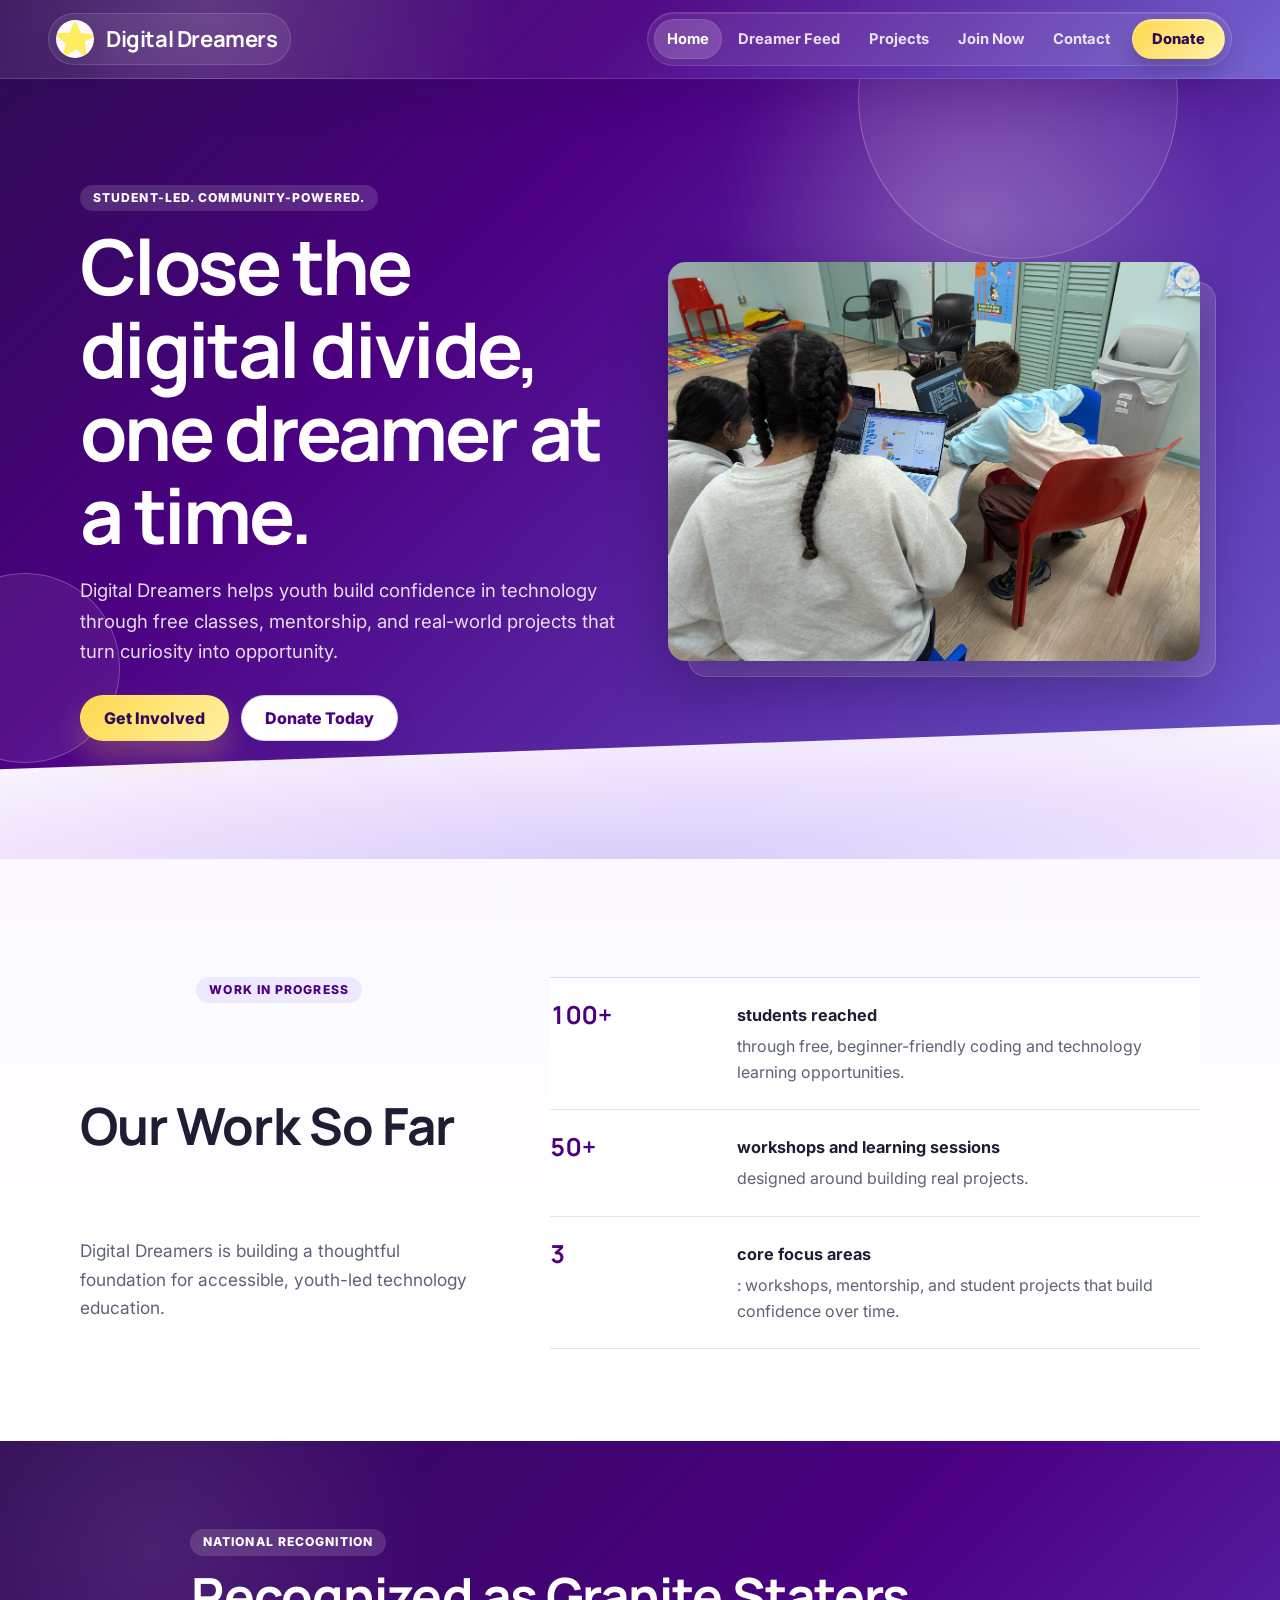
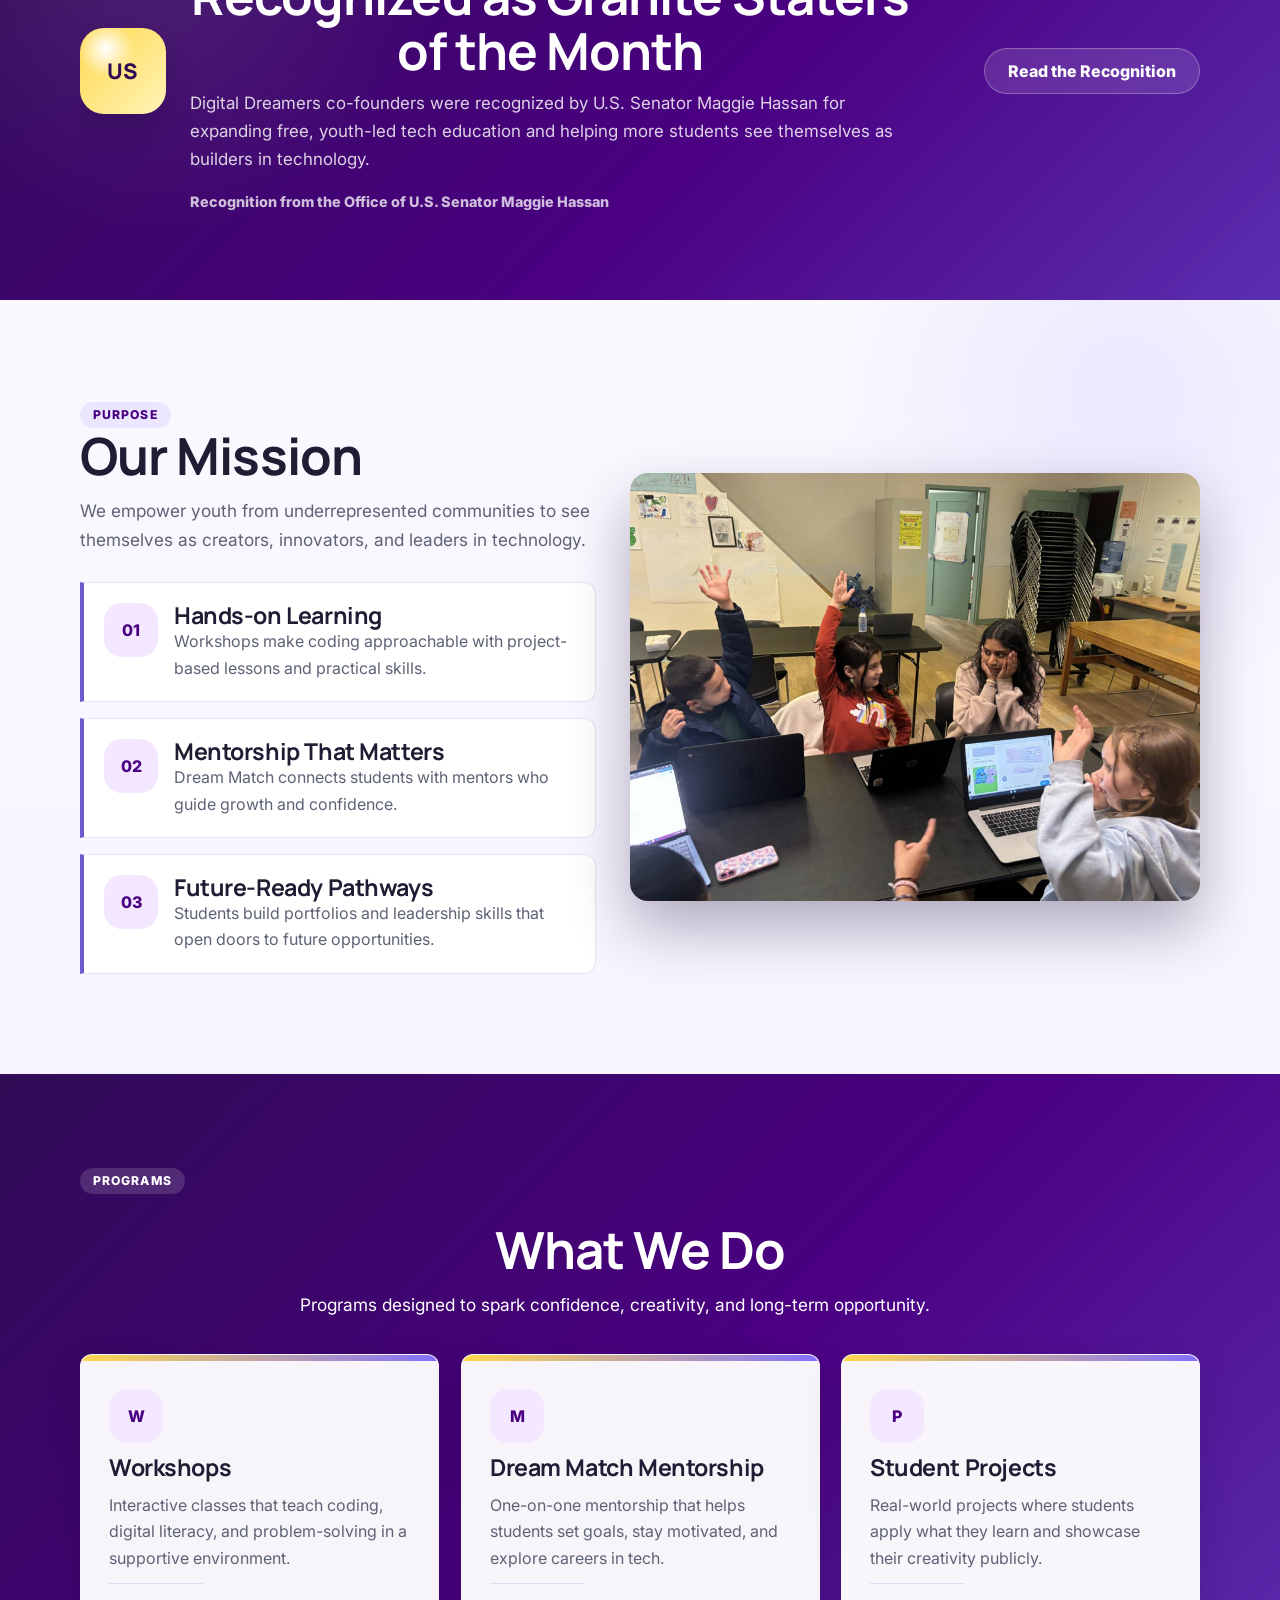
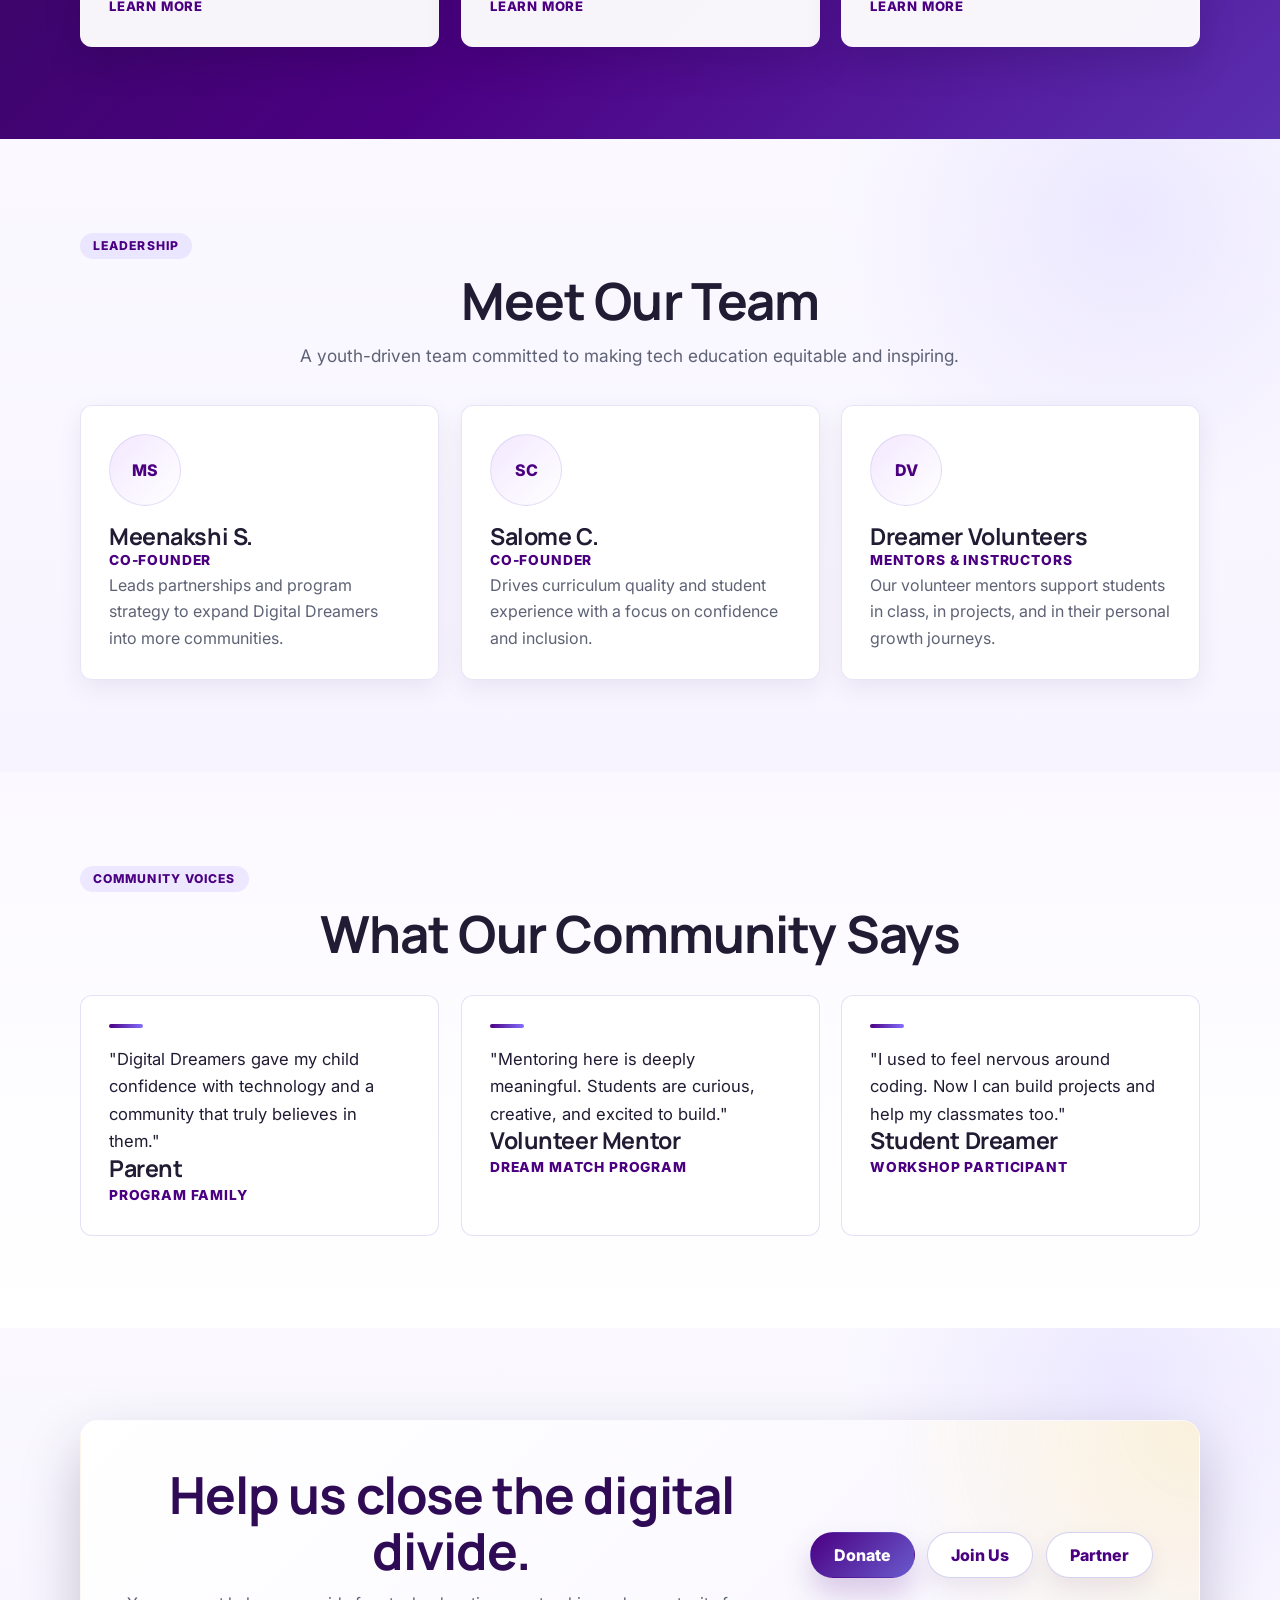
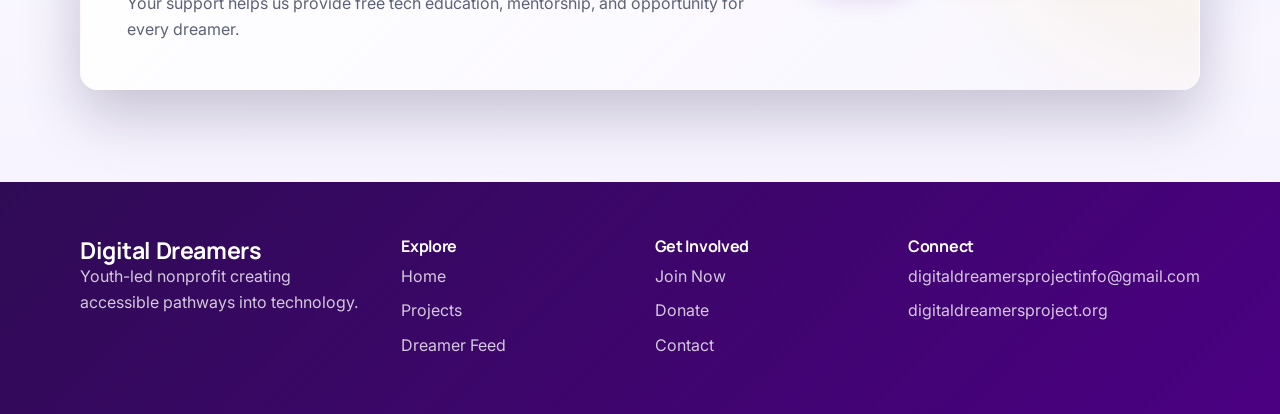
==== commit d78596a6: "animations" ====
--- a/index.html
+++ b/index.html
@@ -57,15 +57,15 @@
         <p class="section-lead">Digital Dreamers is building a thoughtful foundation for accessible, youth-led technology education.</p>
         <div class="impact-grid">
           <article class="metric-card">
-            <h3>100+</h3>
+            <h3 data-count="100" data-suffix="+">100+</h3>
             <p><strong>students reached</strong> through free, beginner-friendly coding and technology learning opportunities.</p>
           </article>
           <article class="metric-card">
-            <h3>50+</h3>
+            <h3 data-count="50" data-suffix="+">50+</h3>
             <p><strong>workshops and learning sessions</strong> designed around building real projects.</p>
           </article>
           <article class="metric-card">
-            <h3>3</h3>
+            <h3 data-count="3">3</h3>
             <p><strong>core focus areas</strong>: workshops, mentorship, and student projects that build confidence over time.</p>
           </article>
         </div>
@@ -254,6 +254,54 @@
     hamburger.addEventListener('click', () => {
       navMenu.classList.toggle('active');
     });
+
+    const metricCards = document.querySelectorAll('.metric-card');
+    const prefersReducedMotion = window.matchMedia('(prefers-reduced-motion: reduce)').matches;
+
+    const animateMetric = (heading) => {
+      const target = Number(heading.dataset.count);
+      const suffix = heading.dataset.suffix || '';
+
+      if (!target || prefersReducedMotion) {
+        heading.textContent = `${target || heading.textContent}${suffix}`;
+        return;
+      }
+
+      const duration = 900;
+      const start = performance.now();
+
+      const step = (now) => {
+        const progress = Math.min((now - start) / duration, 1);
+        const eased = 1 - Math.pow(1 - progress, 3);
+        heading.textContent = `${Math.round(target * eased)}${suffix}`;
+
+        if (progress < 1) {
+          requestAnimationFrame(step);
+        }
+      };
+
+      requestAnimationFrame(step);
+    };
+
+    const metricObserver = new IntersectionObserver((entries) => {
+      entries.forEach((entry) => {
+        if (!entry.isIntersecting) return;
+
+        const card = entry.target;
+        const heading = card.querySelector('[data-count]');
+        card.classList.add('is-visible');
+
+        if (heading && !heading.dataset.animated) {
+          heading.dataset.animated = 'true';
+          animateMetric(heading);
+        }
+
+        metricObserver.unobserve(card);
+      });
+    }, { threshold: 0.35 });
+
+    metricCards.forEach((card) => metricObserver.observe(card));
   </script>
+  <script src="site.js"></script>
 </body>
 </html>
--- a/styles.css
+++ b/styles.css
@@ -762,6 +762,22 @@
   border-bottom: 1px solid rgba(106, 90, 205, 0.18);
   border-radius: 0;
   box-shadow: none;
+  opacity: 0;
+  transform: translateY(18px);
+  transition: opacity 0.55s ease, transform 0.55s ease, border-color 0.22s ease;
+}
+
+.homepage .impact-section .metric-card:nth-child(2) {
+  transition-delay: 0.08s;
+}
+
+.homepage .impact-section .metric-card:nth-child(3) {
+  transition-delay: 0.16s;
+}
+
+.homepage .impact-section .metric-card.is-visible {
+  opacity: 1;
+  transform: translateY(0);
 }
 
 .homepage .impact-section .metric-card h3 {
@@ -770,6 +786,7 @@
   font-size: clamp(1.2rem, 2.2vw, 1.55rem);
   text-transform: uppercase;
   letter-spacing: 0.04em;
+  font-variant-numeric: tabular-nums;
 }
 
 .homepage .impact-section .metric-card p strong {
@@ -1537,6 +1554,65 @@
   animation: fadeInUp 0.55s ease both;
 }
 
+.animations-ready .reveal {
+  opacity: 0;
+  transform: translateY(22px);
+  transition:
+    opacity 0.7s ease,
+    transform 0.7s cubic-bezier(0.2, 0.8, 0.2, 1),
+    box-shadow 0.22s ease,
+    border-color 0.22s ease,
+    background 0.22s ease;
+  transition-delay: var(--reveal-delay, 0ms);
+}
+
+.animations-ready .reveal.is-visible {
+  opacity: 1;
+  transform: translateY(0);
+}
+
+.animations-ready .hero-media.reveal,
+.animations-ready .mission-image-wrap.reveal,
+.animations-ready .join-hero-image-wrap.reveal {
+  transform: translateY(18px) scale(0.985);
+}
+
+.animations-ready .hero-media.reveal.is-visible,
+.animations-ready .mission-image-wrap.reveal.is-visible,
+.animations-ready .join-hero-image-wrap.reveal.is-visible {
+  transform: translateY(0) scale(1);
+}
+
+.program-card,
+.join-card,
+.project-card,
+.blog-card,
+.team-card,
+.testimonial-card,
+.feature-card,
+.contact-method-card {
+  will-change: transform;
+}
+
+.hero-media img,
+.mission-image-wrap img,
+.join-hero-image {
+  transition: transform 0.45s ease, box-shadow 0.45s ease;
+}
+
+.hero-media:hover img,
+.mission-image-wrap:hover img,
+.join-hero-image-wrap:hover .join-hero-image {
+  transform: translateY(-3px) scale(1.01);
+}
+
+.cta-button,
+.secondary-button,
+.filter-pill,
+.blog-modal-close {
+  will-change: transform;
+}
+
 @media (prefers-reduced-motion: reduce) {
   *,
   *::before,
@@ -1545,6 +1621,18 @@
     animation-duration: 0.01ms !important;
     animation-iteration-count: 1 !important;
     transition-duration: 0.01ms !important;
+  }
+
+  .homepage .impact-section .metric-card {
+    opacity: 1;
+    transform: none;
+  }
+
+  .animations-ready .reveal,
+  .animations-ready .reveal.is-visible {
+    opacity: 1;
+    transform: none;
+    transition: none;
   }
 }
 
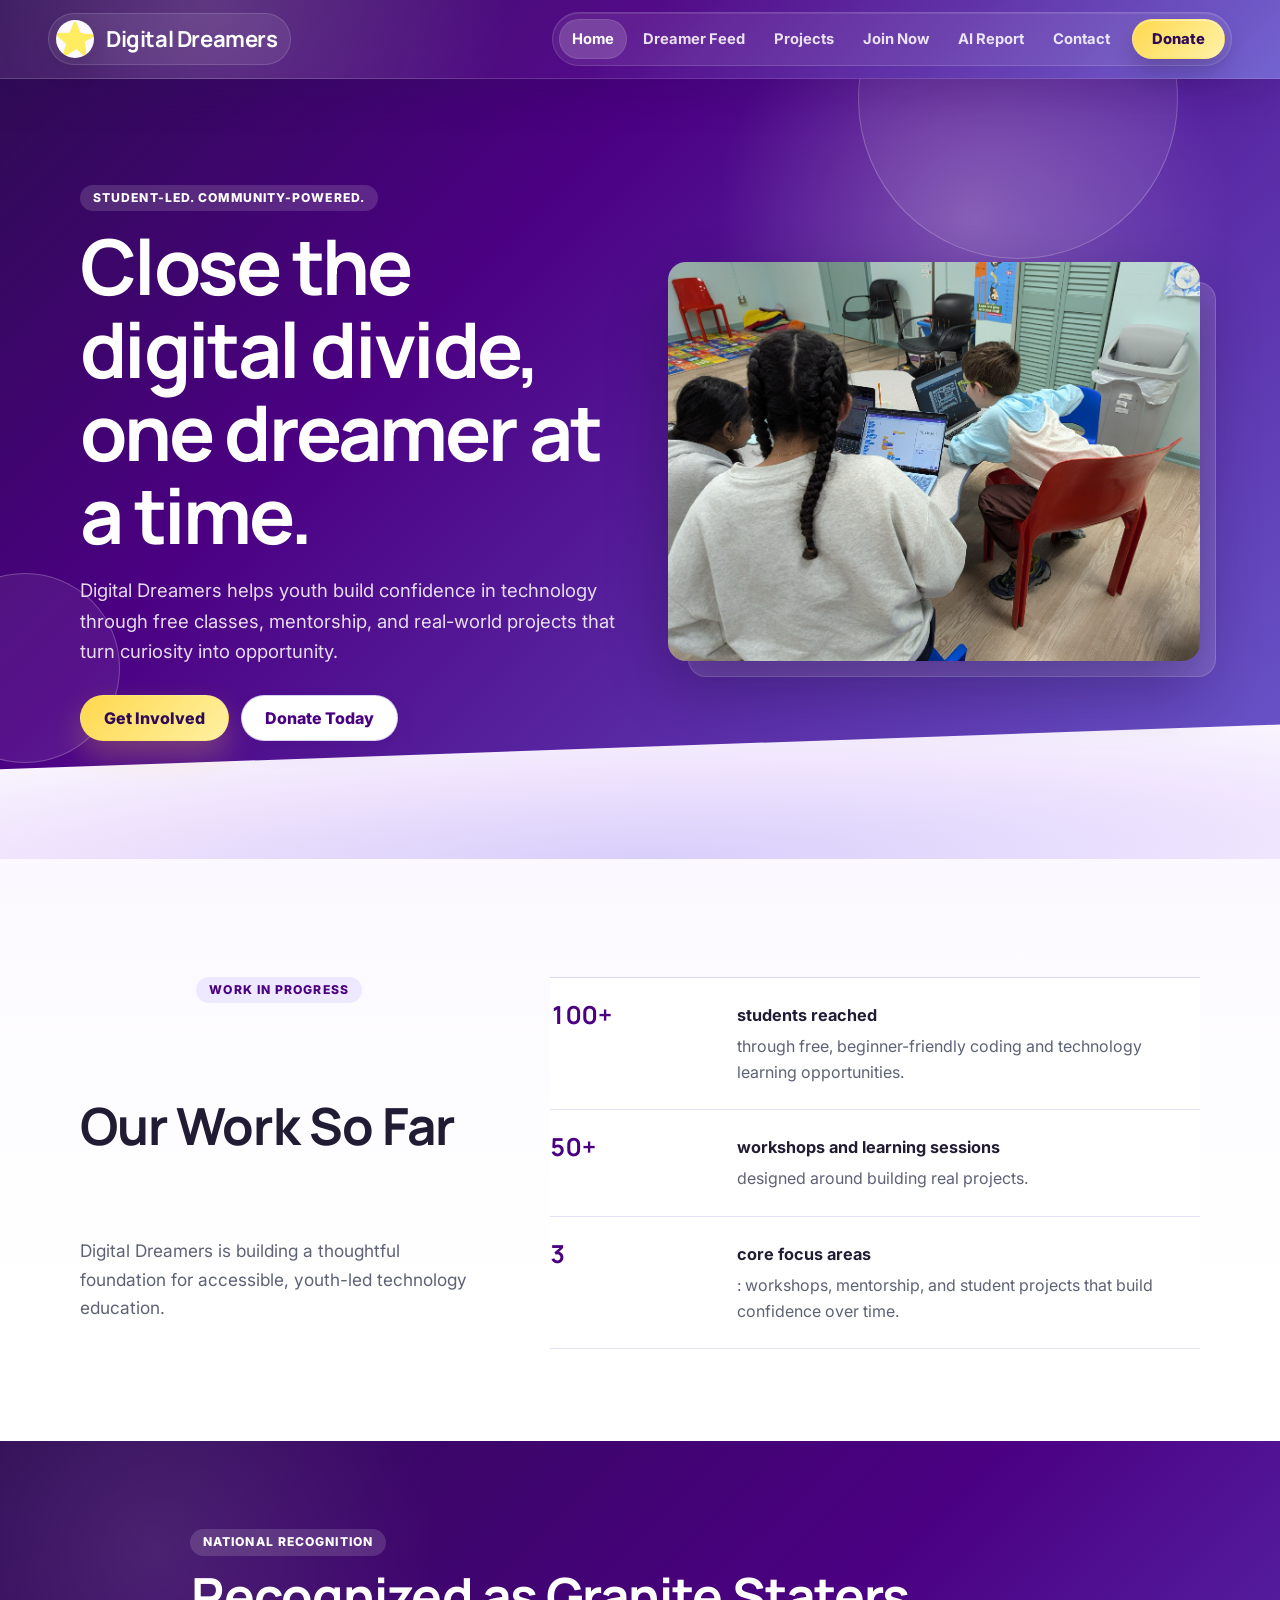
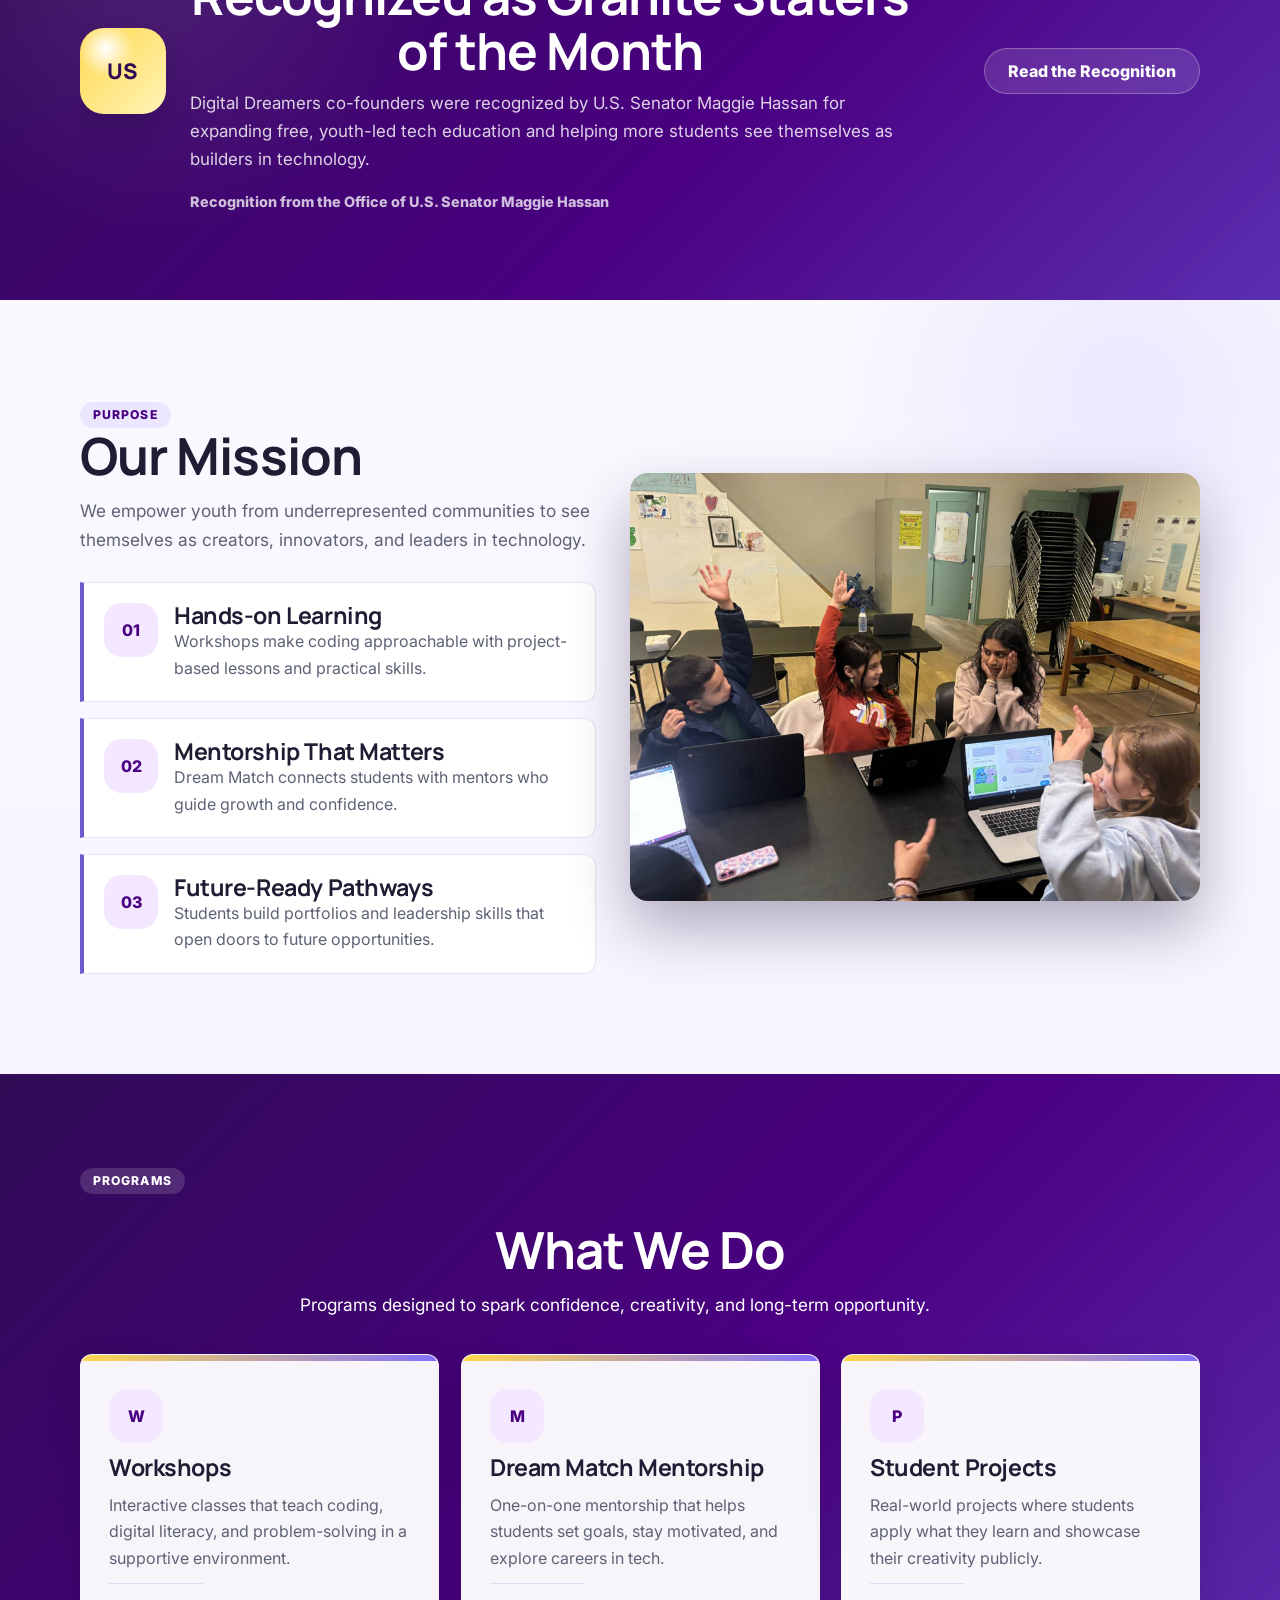
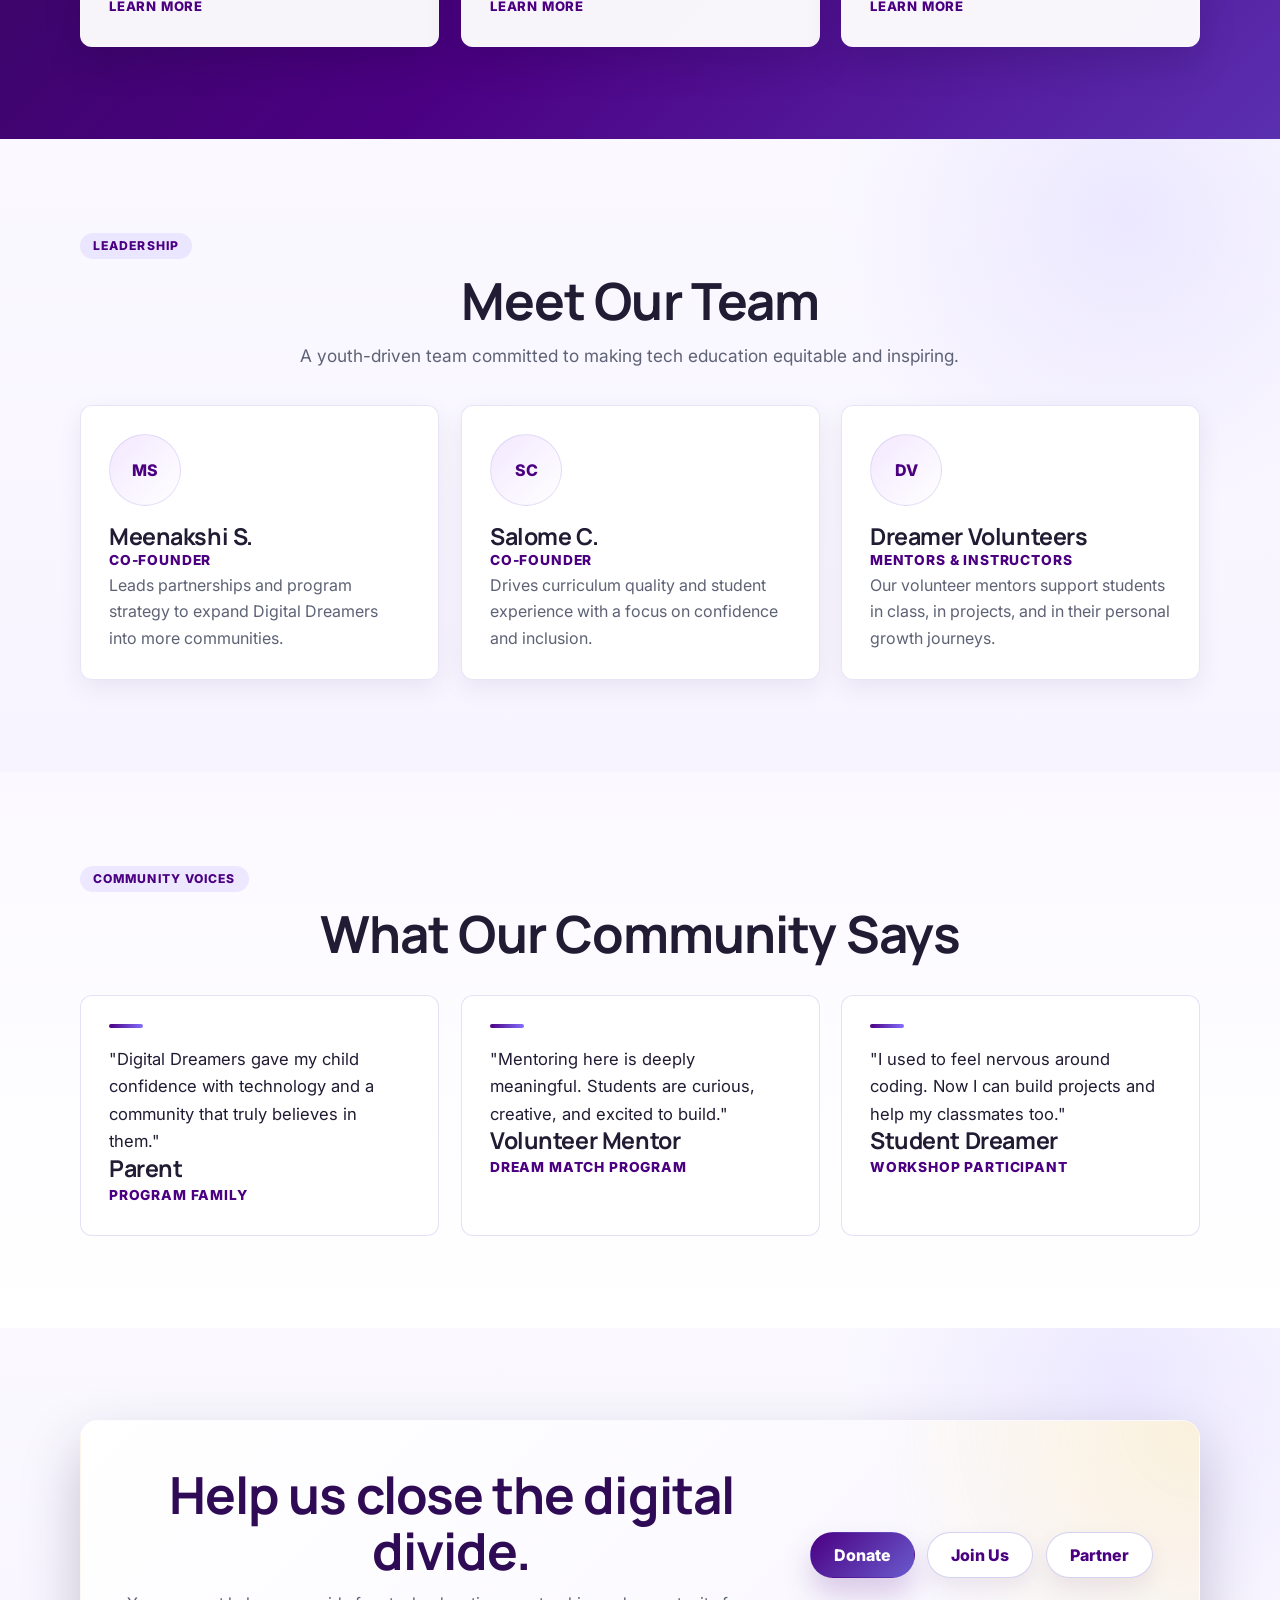
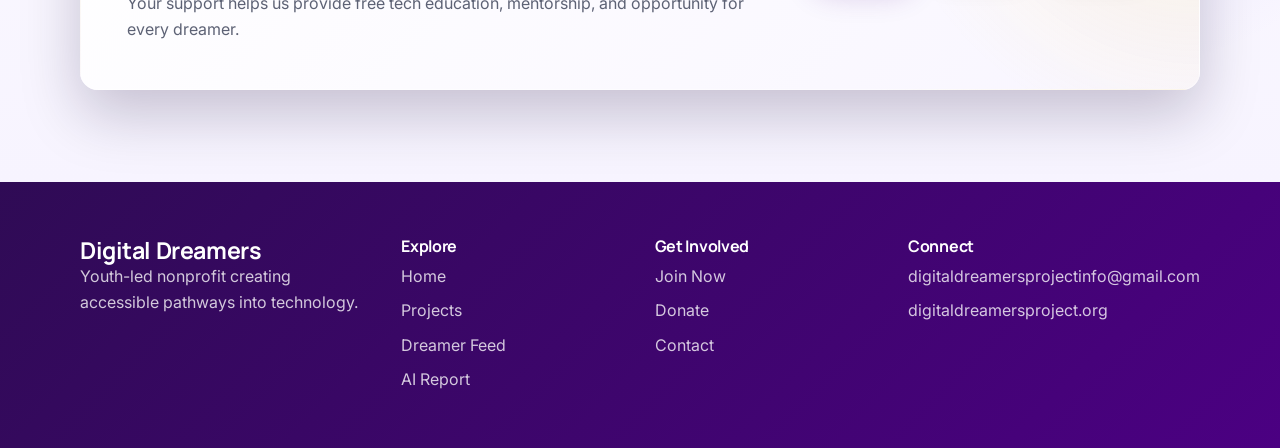
==== commit 881ff4a1: "updated styling and added survey" ====
--- a/index.html
+++ b/index.html
@@ -23,6 +23,7 @@
       <a href="blog.html">Dreamer Feed</a>
       <a href="projects.html">Projects</a>
       <a href="join.html">Join Now</a>
+      <a href="ai-report.html">AI Report</a>
       <a href="contact.html">Contact</a>
       <a href="donate.html" class="cta-button nav-donate">Donate</a>
     </nav>
@@ -233,6 +234,7 @@
         <a href="index.html">Home</a>
         <a href="projects.html">Projects</a>
         <a href="blog.html">Dreamer Feed</a>
+        <a href="ai-report.html">AI Report</a>
       </div>
       <div>
         <h4>Get Involved</h4>
--- a/styles.css
+++ b/styles.css
@@ -193,6 +193,7 @@
 .page-blog nav a[href="blog.html"],
 .page-projects nav a[href="projects.html"],
 .page-join nav a[href="join.html"],
+.page-report nav a[href="ai-report.html"],
 .page-contact nav a[href="contact.html"],
 .page-donate nav a[href="donate.html"]:not(.nav-donate) {
   color: #ffffff;
@@ -1184,6 +1185,42 @@
   border-radius: 16px;
 }
 
+/* AI Literacy Report */
+.report-form-section {
+  background:
+    radial-gradient(circle at 12% 18%, rgba(131, 111, 255, 0.11), transparent 24%),
+    linear-gradient(180deg, #ffffff, var(--purple-50));
+}
+
+.report-form-card {
+  position: relative;
+  overflow: hidden;
+  padding: clamp(12px, 2.5vw, 24px);
+  border-radius: var(--radius-lg);
+  background:
+    radial-gradient(circle at top right, rgba(131, 111, 255, 0.12), transparent 26%),
+    #ffffff;
+}
+
+.report-form-card::before {
+  content: "";
+  position: absolute;
+  inset: 0 0 auto;
+  height: 5px;
+  background: linear-gradient(90deg, var(--purple-900), var(--purple-500));
+}
+
+.report-form-card iframe {
+  display: block;
+  width: 100%;
+  max-width: 760px;
+  min-height: 1678px;
+  margin: 0 auto;
+  border: 0;
+  border-radius: 8px;
+  background: #ffffff;
+}
+
 /* Donate */
 .donation-hero-panel {
   display: grid;
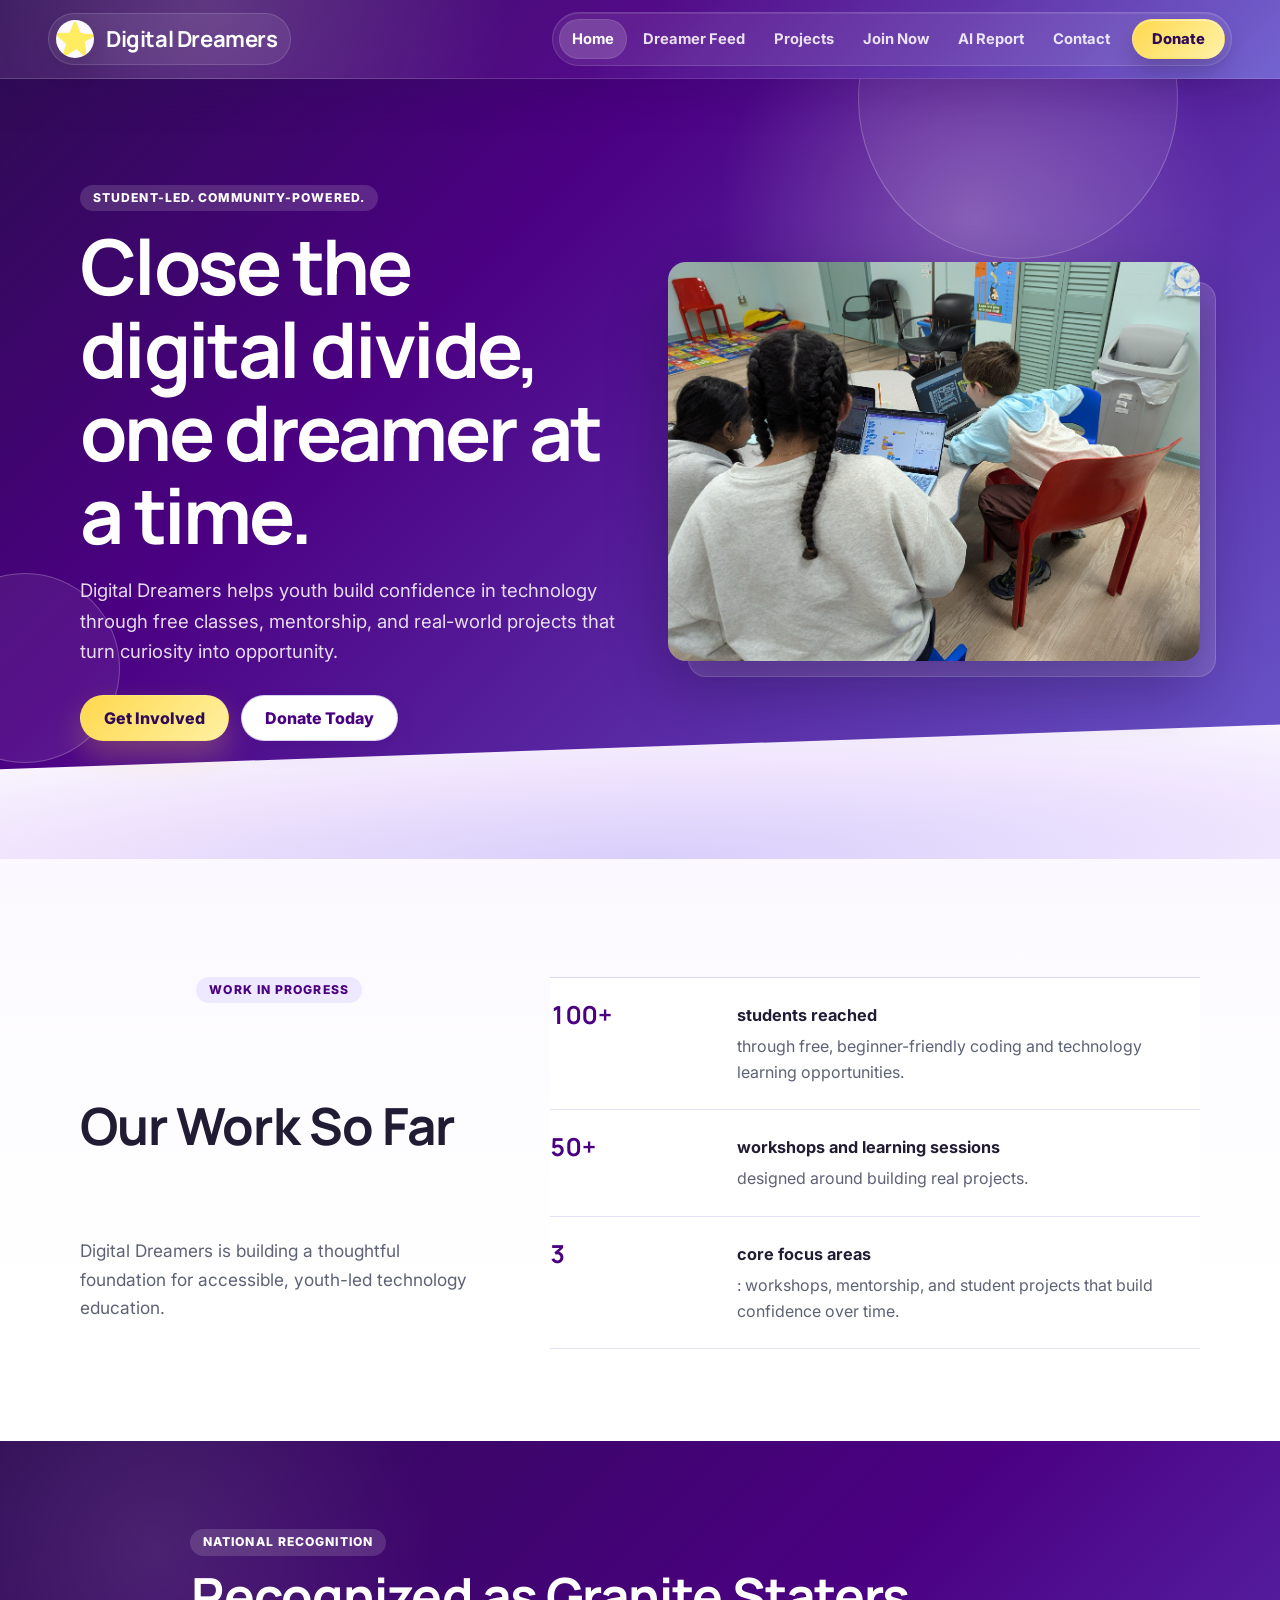
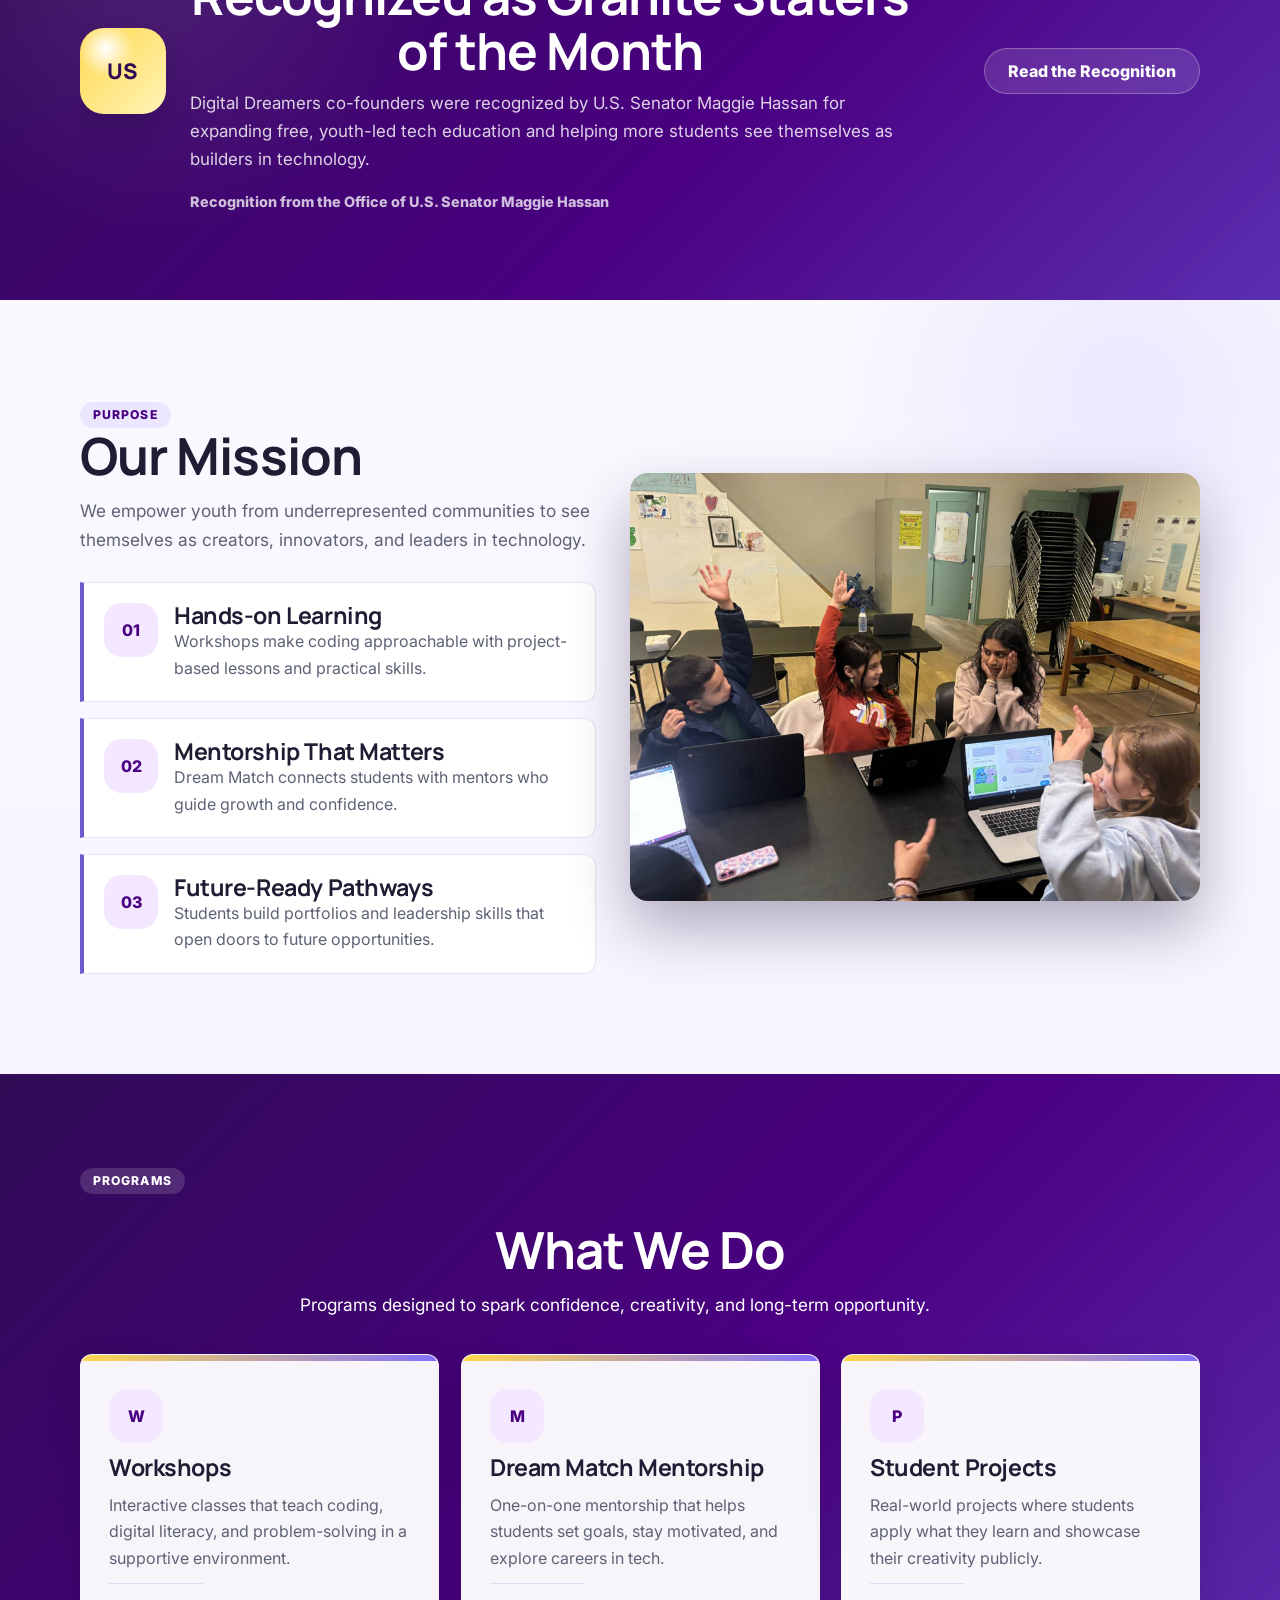
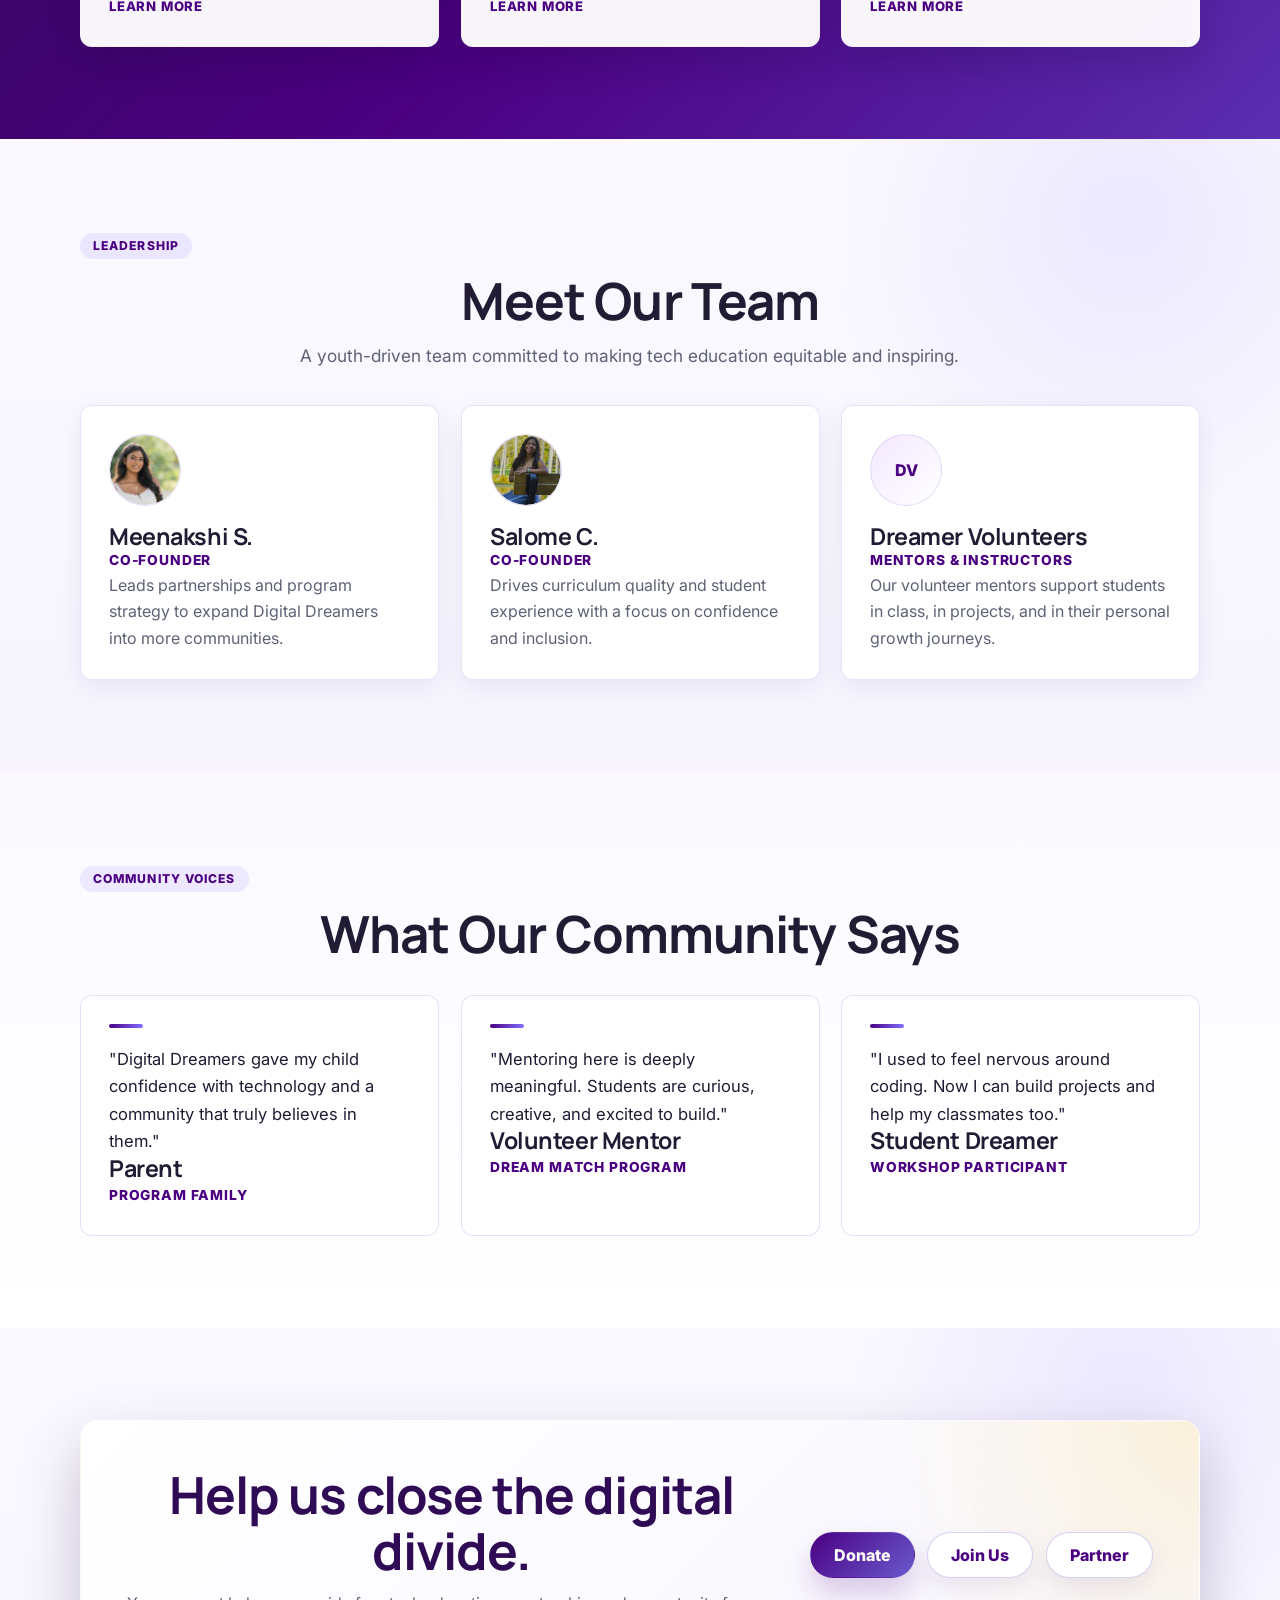
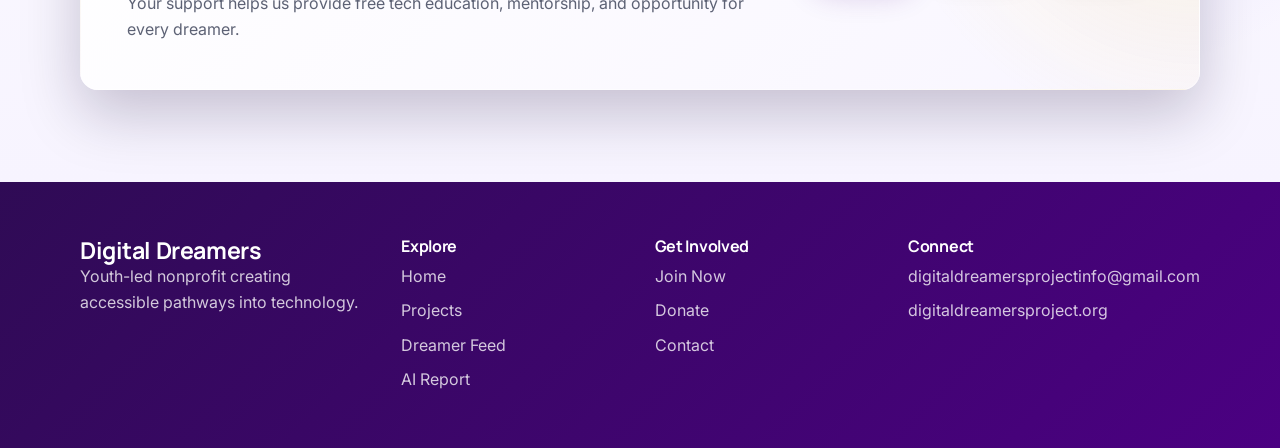
==== commit afc718fb: "Add founder headshots to team cards" ====
--- a/index.html
+++ b/index.html
@@ -163,13 +163,17 @@
         <p class="section-lead">A youth-driven team committed to making tech education equitable and inspiring.</p>
         <div class="team-grid">
           <article class="team-card">
-            <div class="avatar">MS</div>
+            <div class="avatar">
+              <img src="images/MeenuHeadshot.jpeg" alt="Meenakshi S. headshot">
+            </div>
             <h3>Meenakshi S.</h3>
             <p class="role">Co-Founder</p>
             <p>Leads partnerships and program strategy to expand Digital Dreamers into more communities.</p>
           </article>
           <article class="team-card">
-            <div class="avatar">SC</div>
+            <div class="avatar">
+              <img src="images/SalomeHeadshot.png" alt="Salome C. headshot">
+            </div>
             <h3>Salome C.</h3>
             <p class="role">Co-Founder</p>
             <p>Drives curriculum quality and student experience with a focus on confidence and inclusion.</p>
--- a/styles.css
+++ b/styles.css
@@ -931,6 +931,16 @@
   border-radius: 999px;
   background: linear-gradient(135deg, var(--purple-100), #ffffff);
   border: 1px solid var(--border);
+  overflow: hidden;
+  padding: 0;
+}
+
+.team-card .avatar img {
+  width: 100%;
+  height: 100%;
+  display: block;
+  border-radius: inherit;
+  object-fit: cover;
 }
 
 .role,
@@ -1195,6 +1205,8 @@
 .report-form-card {
   position: relative;
   overflow: hidden;
+  width: min(100%, 760px);
+  margin-inline: auto;
   padding: clamp(12px, 2.5vw, 24px);
   border-radius: var(--radius-lg);
   background:
@@ -1213,7 +1225,7 @@
 .report-form-card iframe {
   display: block;
   width: 100%;
-  max-width: 760px;
+  max-width: 640px;
   min-height: 1678px;
   margin: 0 auto;
   border: 0;
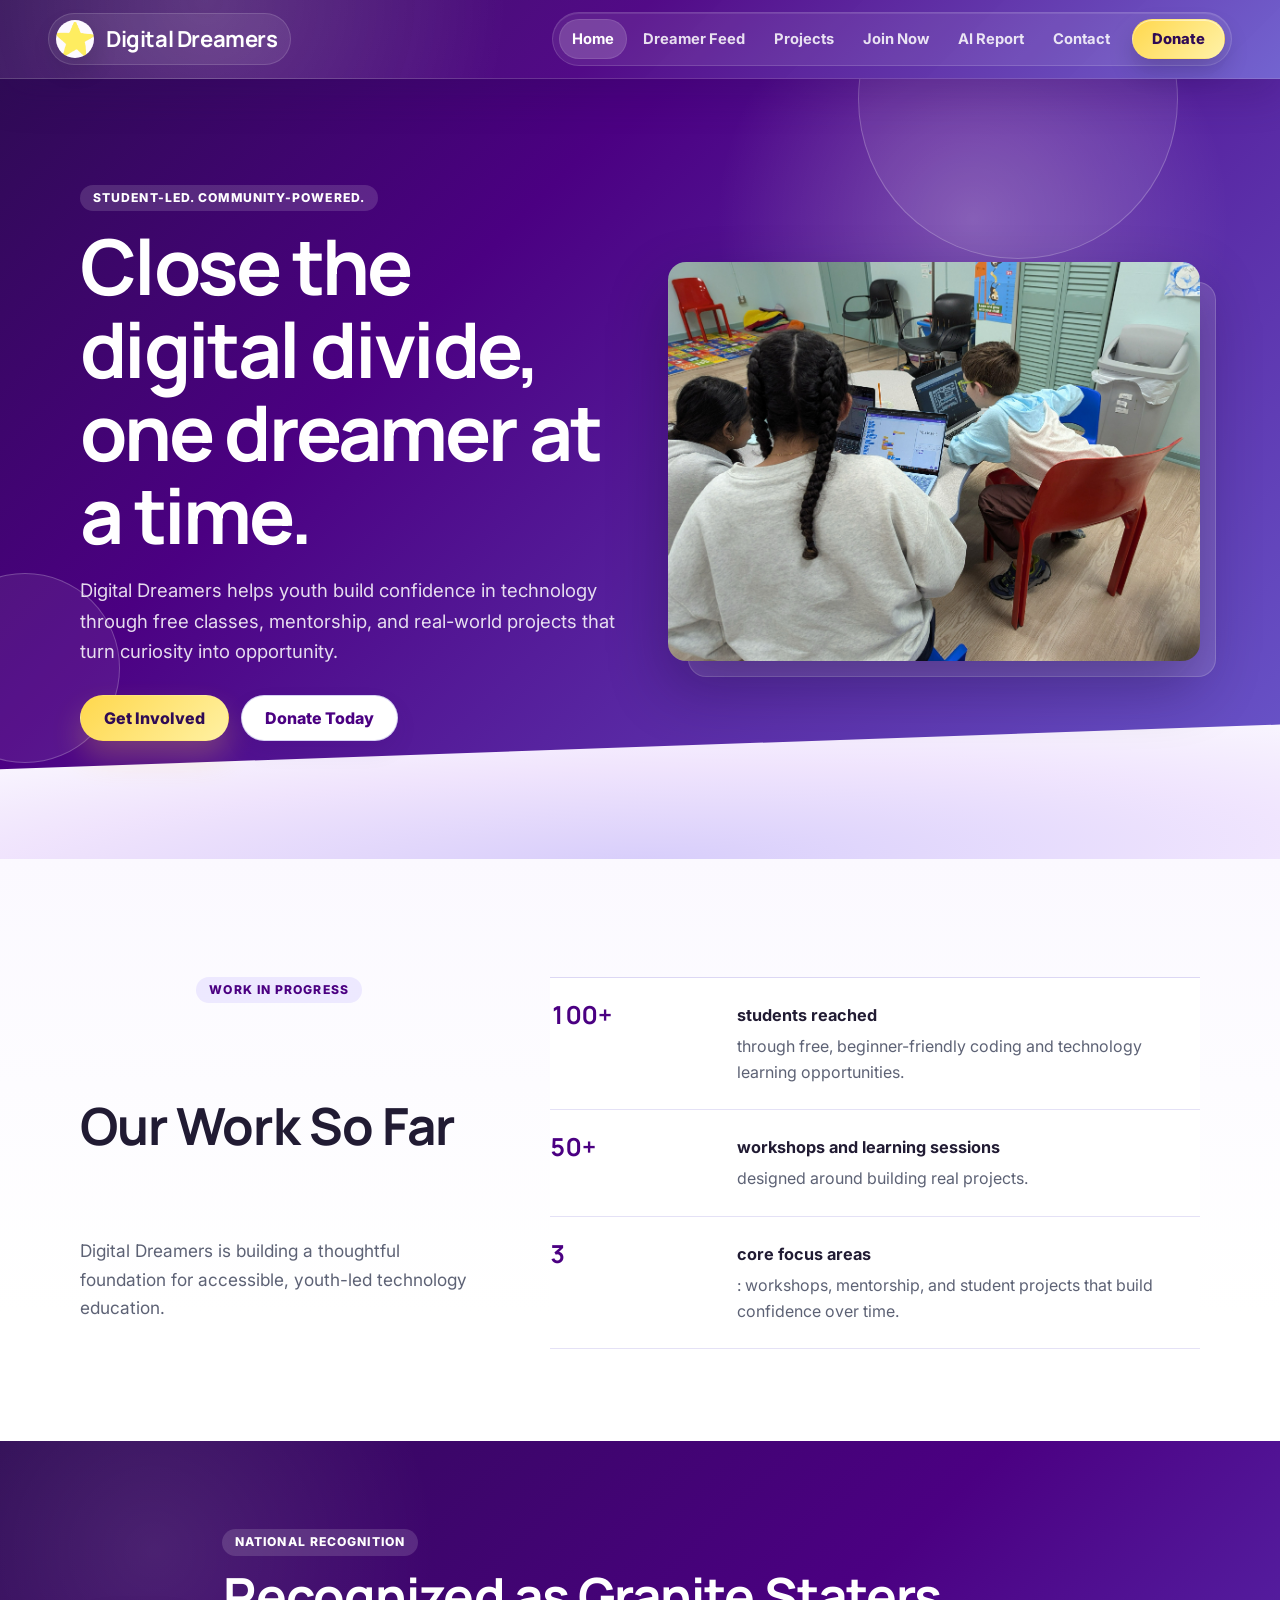
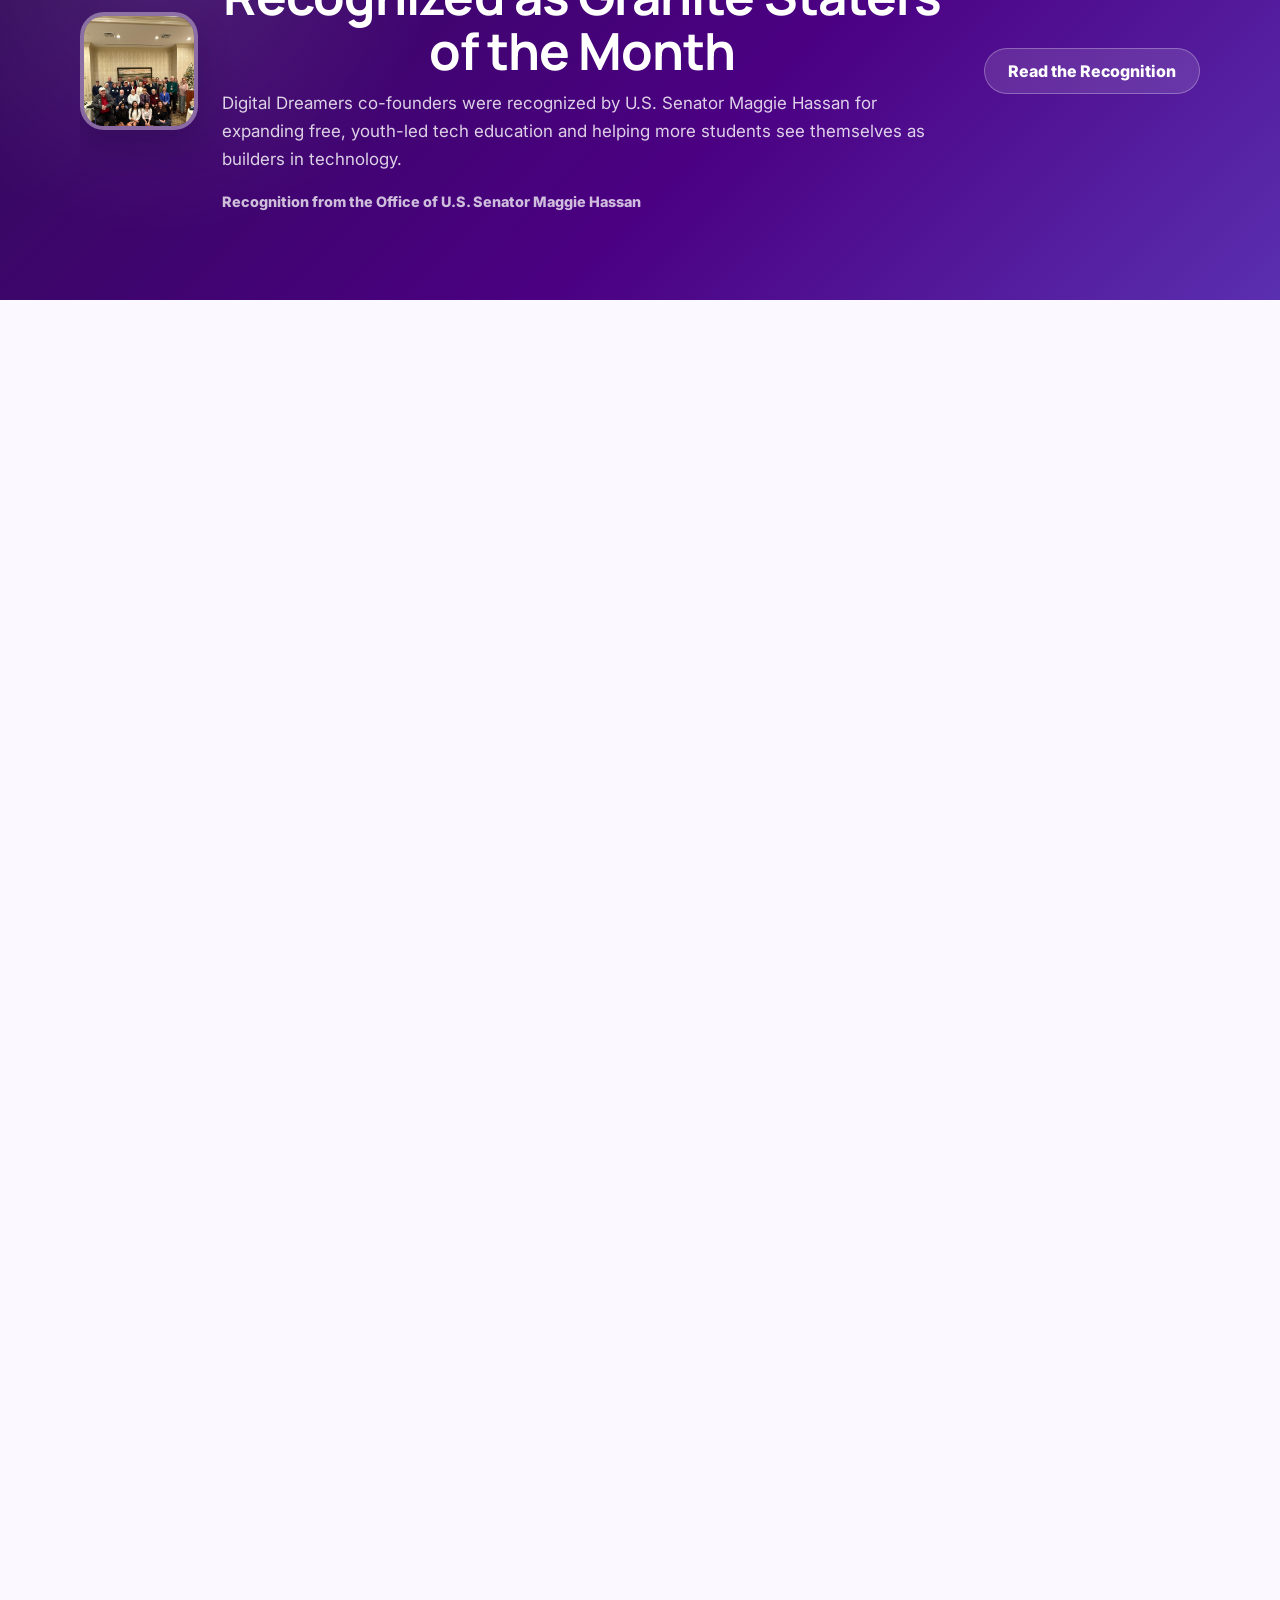
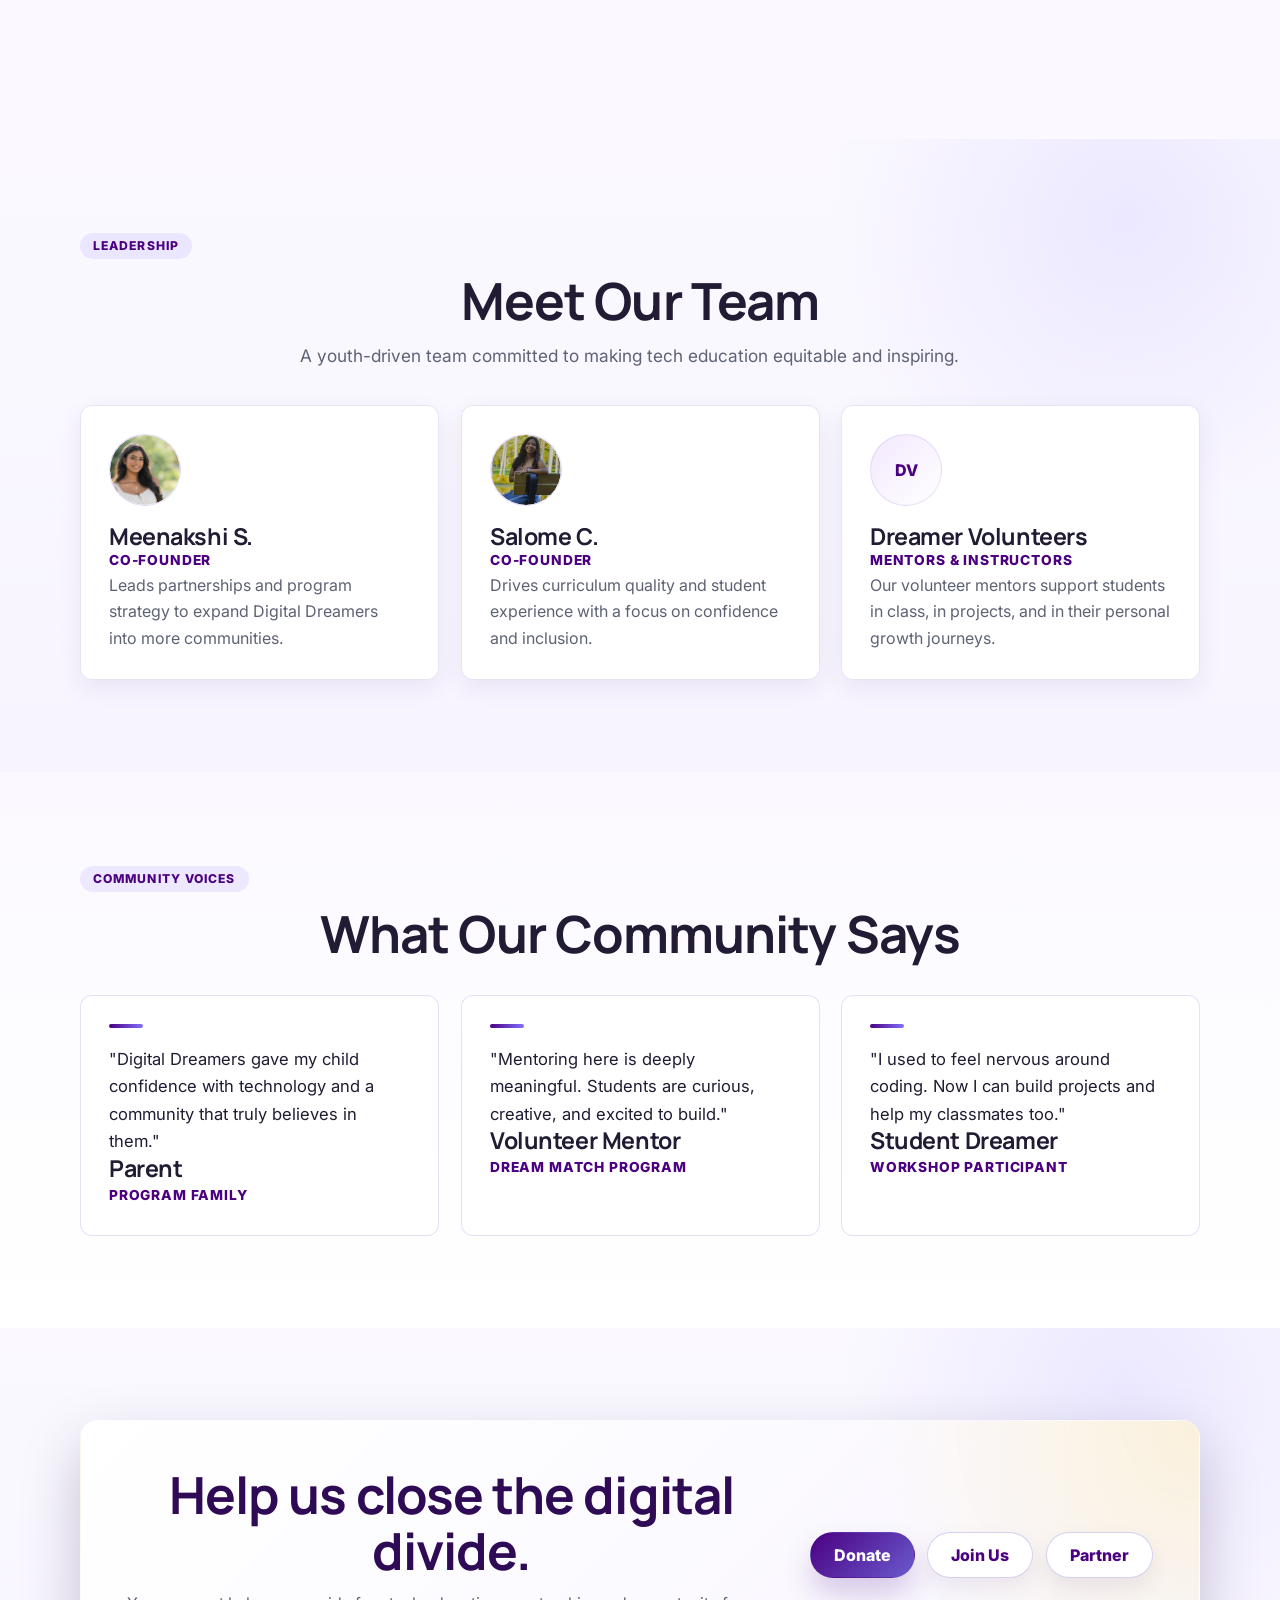
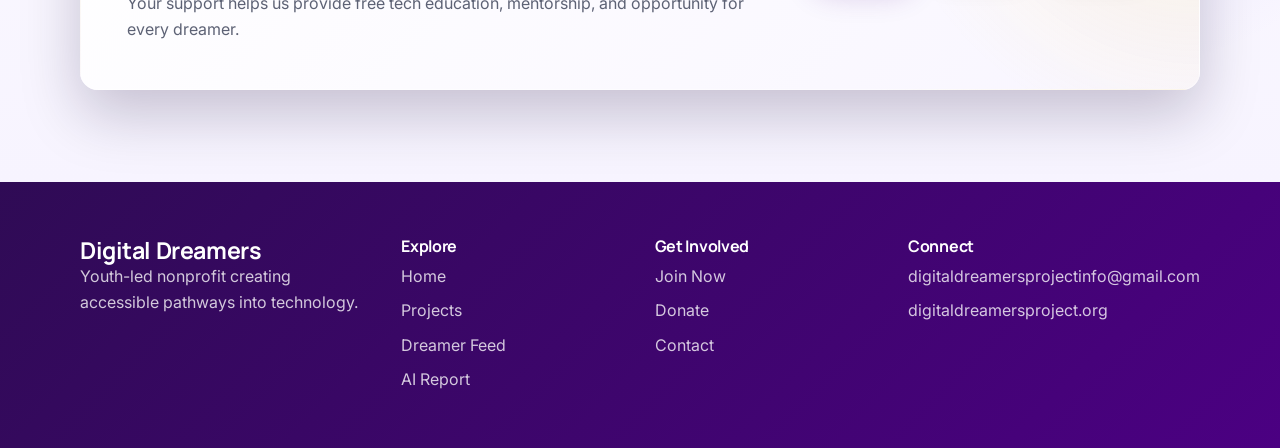
==== commit 275ba626: "Add recognition image to homepage" ====
--- a/index.html
+++ b/index.html
@@ -7,7 +7,7 @@
   <link rel="preconnect" href="https://fonts.googleapis.com">
   <link rel="preconnect" href="https://fonts.gstatic.com" crossorigin>
   <link href="https://fonts.googleapis.com/css2?family=Inter:wght@400;500;600;700;800&family=Manrope:wght@600;700;800&display=swap" rel="stylesheet">
-  <link rel="stylesheet" href="styles.css">
+  <link rel="stylesheet" href="styles.css?v=20260708-headshots">
 </head>
 <body class="homepage playful-theme">
   <header class="site-header">
@@ -75,8 +75,8 @@
 
     <section class="section-v2 recognition-band">
       <div class="container recognition-inner">
-        <div class="recognition-medal" aria-hidden="true">
-          <span>US</span>
+        <div class="recognition-medal">
+          <img src="images/GSOTM.jpeg" alt="Granite Staters of the Month recognition">
         </div>
         <div class="recognition-copy">
           <p class="recognition-tag">National Recognition</p>
--- a/styles.css
+++ b/styles.css
@@ -653,21 +653,19 @@
 .recognition-medal {
   display: grid;
   place-items: center;
-  width: 86px;
-  height: 86px;
+  width: 118px;
+  height: 118px;
+  border: 4px solid rgba(255, 255, 255, 0.28);
   border-radius: 24px;
-  color: var(--purple-950);
-  background:
-    radial-gradient(circle at 30% 24%, #ffffff, transparent 32%),
-    linear-gradient(135deg, var(--gold), #fff4b8);
-  box-shadow: 0 16px 28px rgba(20, 5, 45, 0.18);
-}
-
-.recognition-medal span {
-  font-family: "Manrope", "Inter", sans-serif;
-  font-size: 1.35rem;
-  font-weight: 800;
-  letter-spacing: 0.05em;
+  background: rgba(255, 255, 255, 0.14);
+  box-shadow: 0 18px 34px rgba(20, 5, 45, 0.22);
+  overflow: hidden;
+}
+
+.recognition-medal img {
+  width: 100%;
+  height: 100%;
+  object-fit: cover;
 }
 
 .recognition-copy h2 {
@@ -928,19 +926,19 @@
   width: 72px;
   height: 72px;
   margin-bottom: 18px;
-  border-radius: 999px;
+  border-radius: 50% !important;
   background: linear-gradient(135deg, var(--purple-100), #ffffff);
   border: 1px solid var(--border);
-  overflow: hidden;
+  overflow: hidden !important;
   padding: 0;
 }
 
 .team-card .avatar img {
-  width: 100%;
-  height: 100%;
+  width: 100% !important;
+  height: 100% !important;
   display: block;
-  border-radius: inherit;
-  object-fit: cover;
+  border-radius: 50% !important;
+  object-fit: cover !important;
 }
 
 .role,
